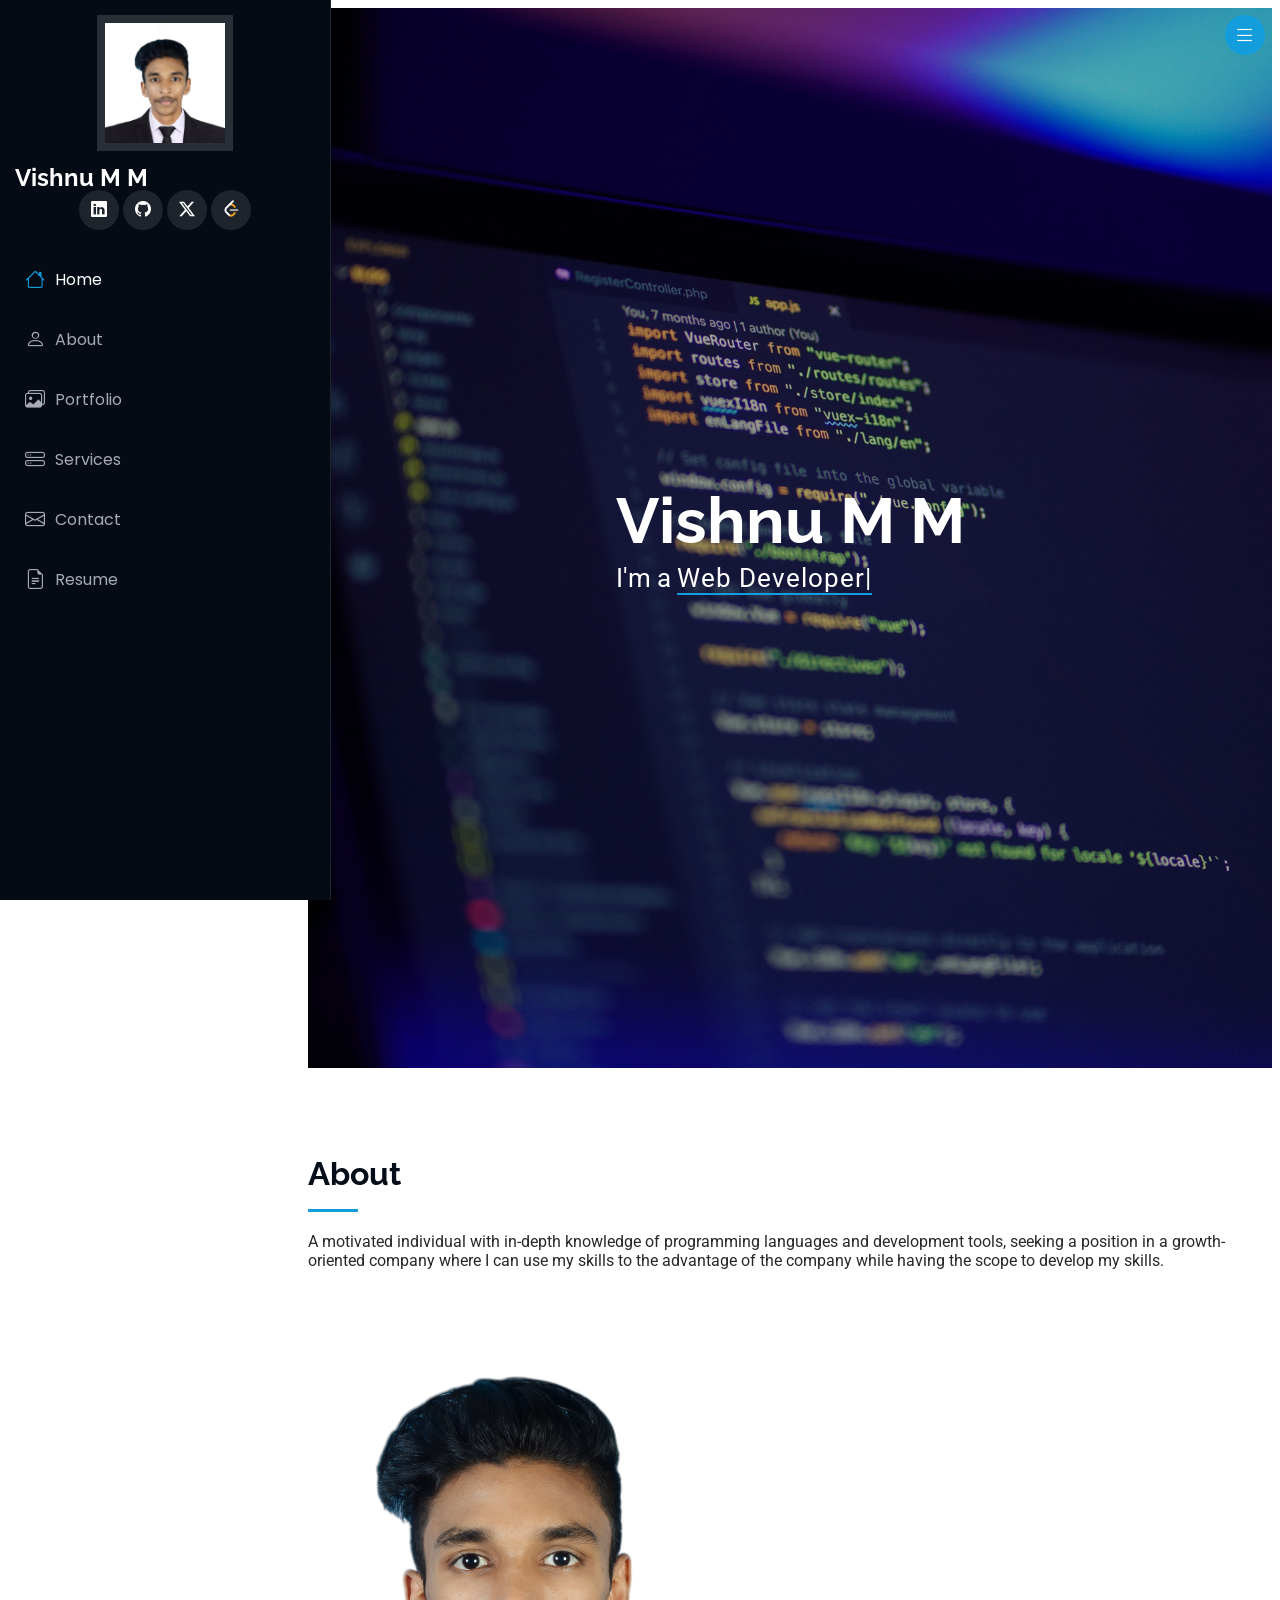
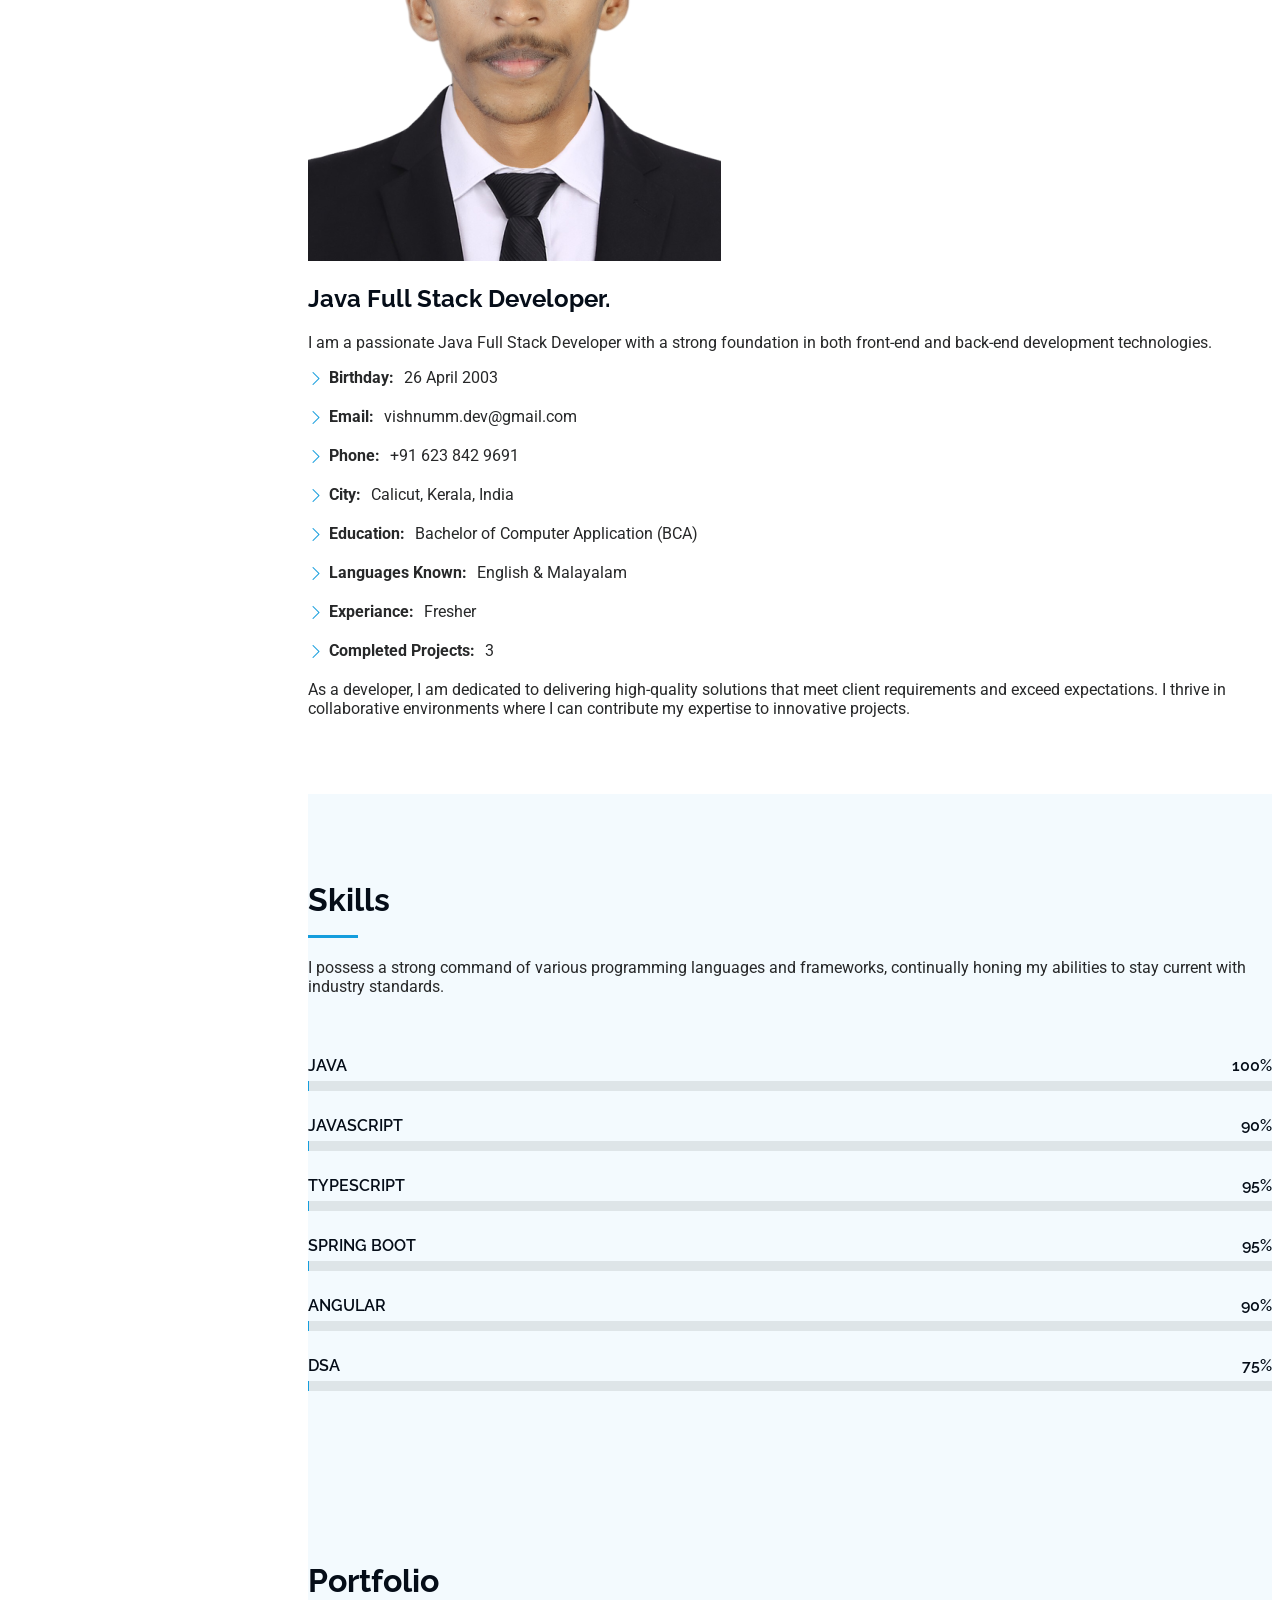
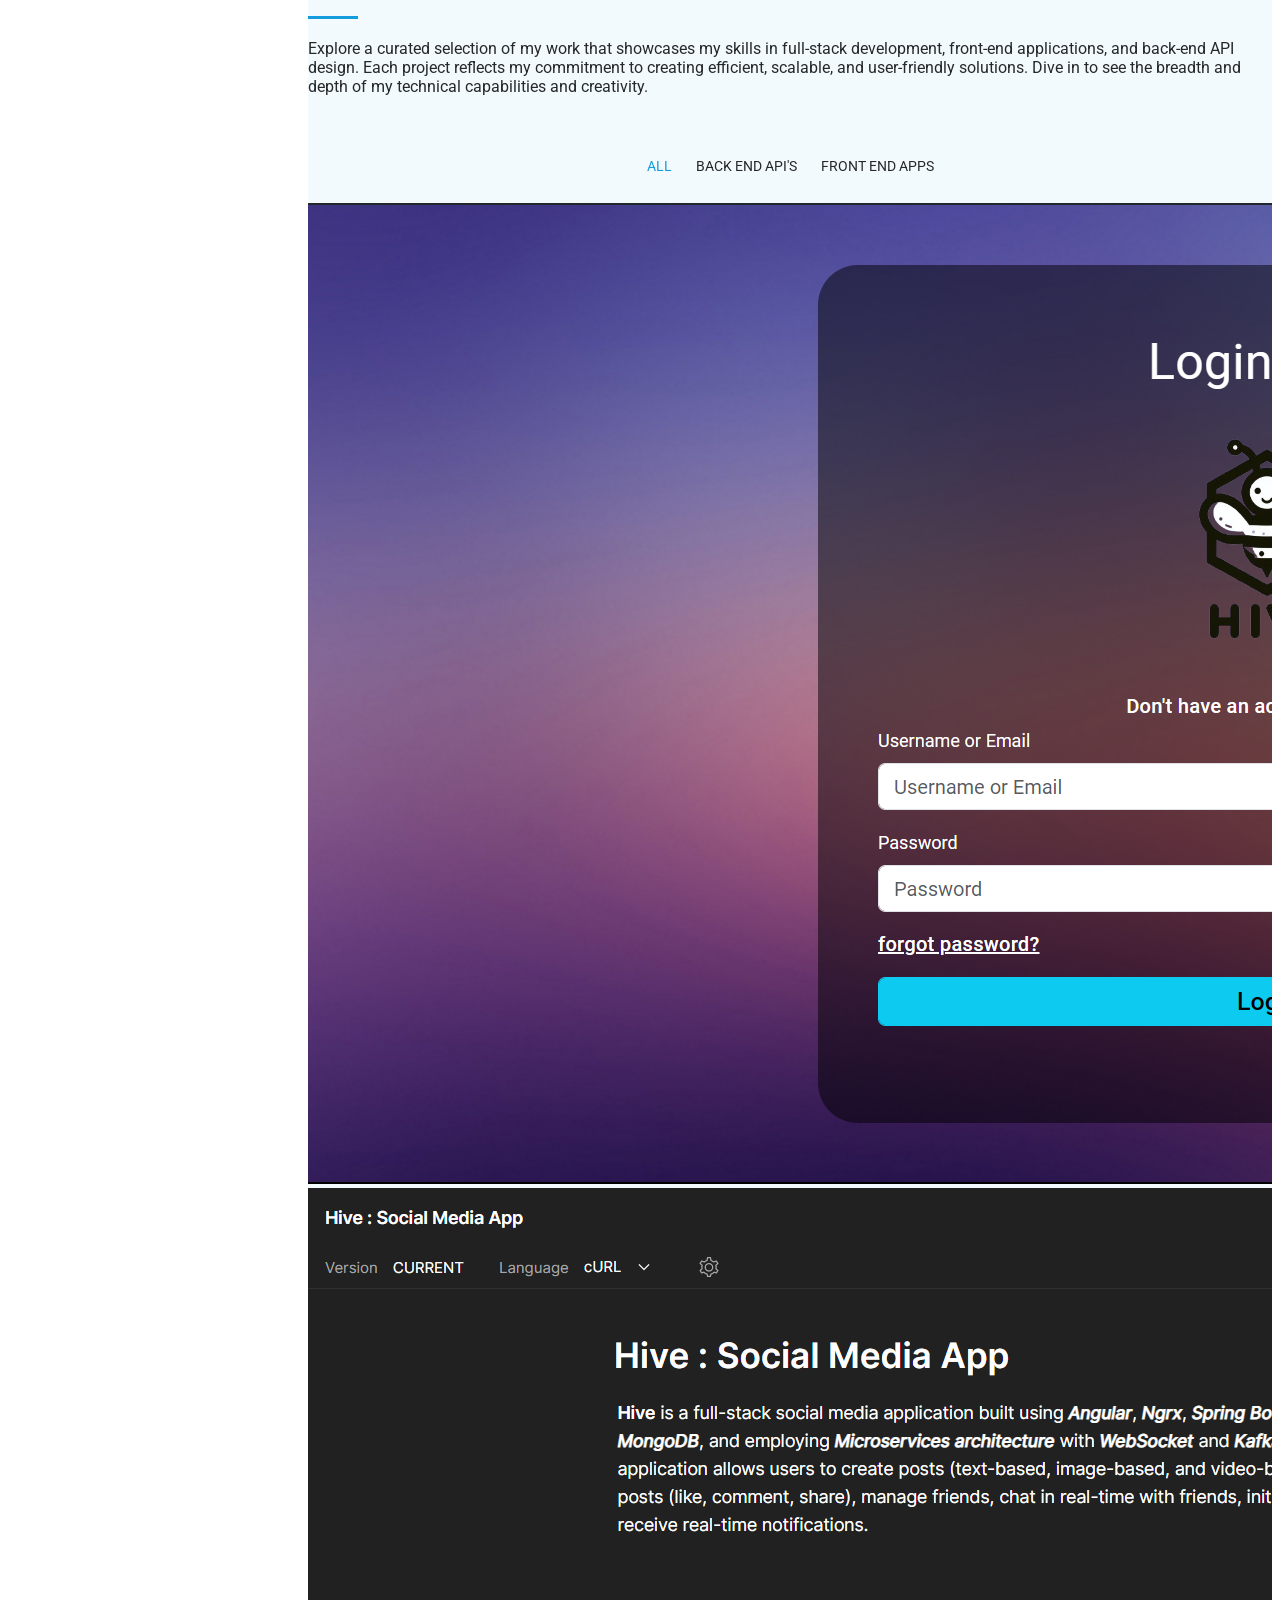
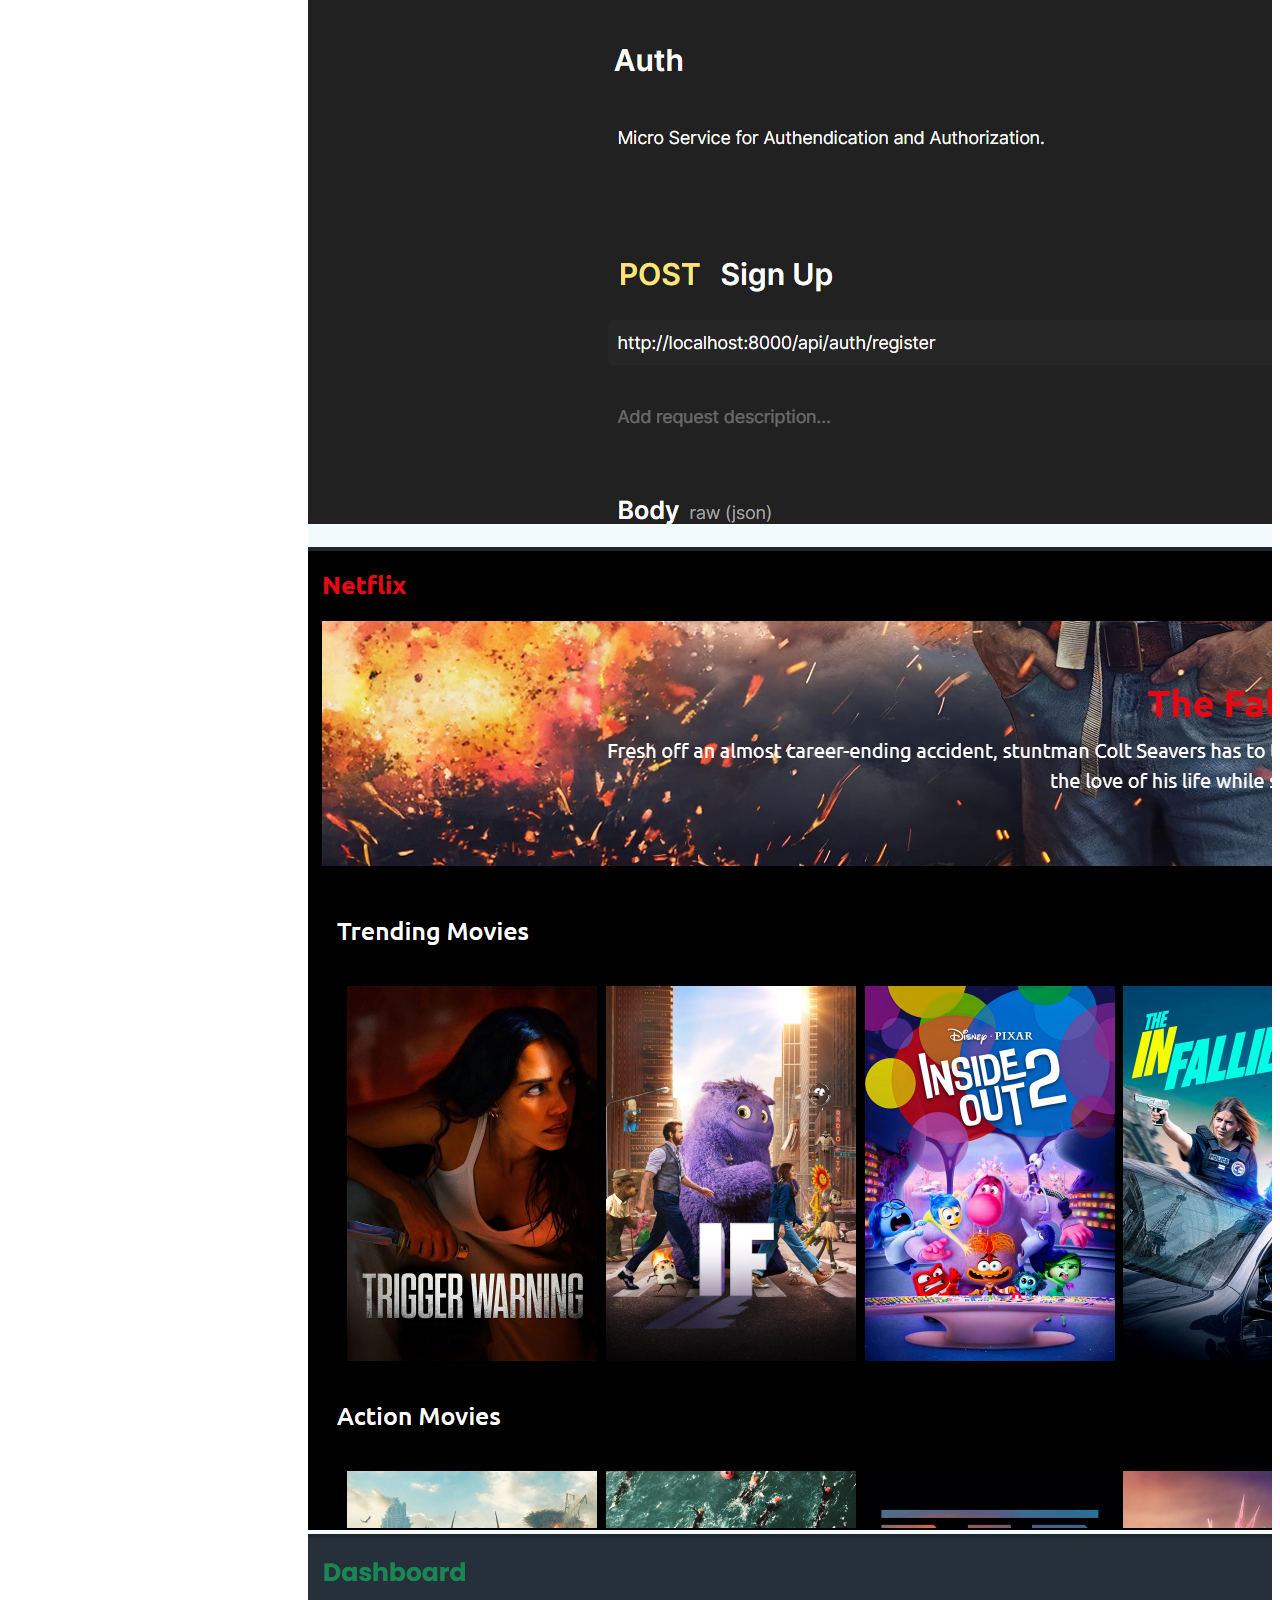
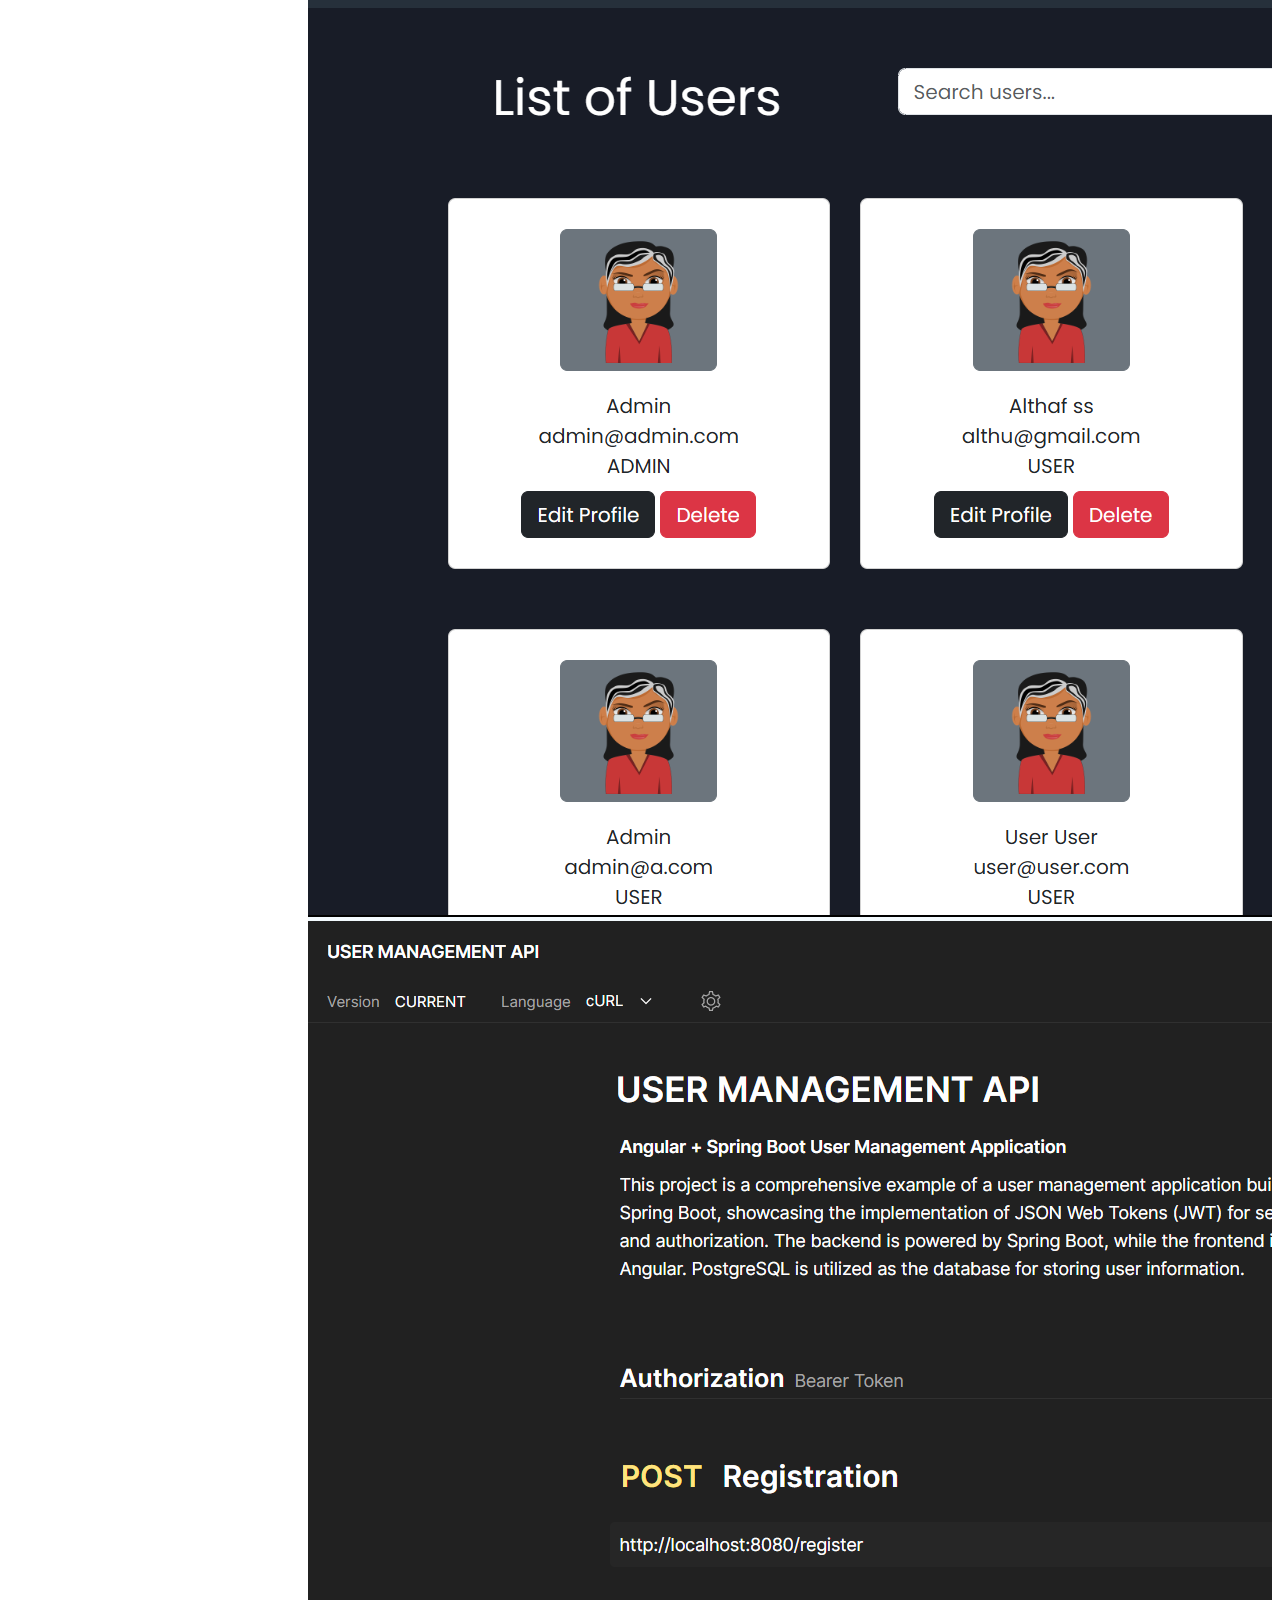
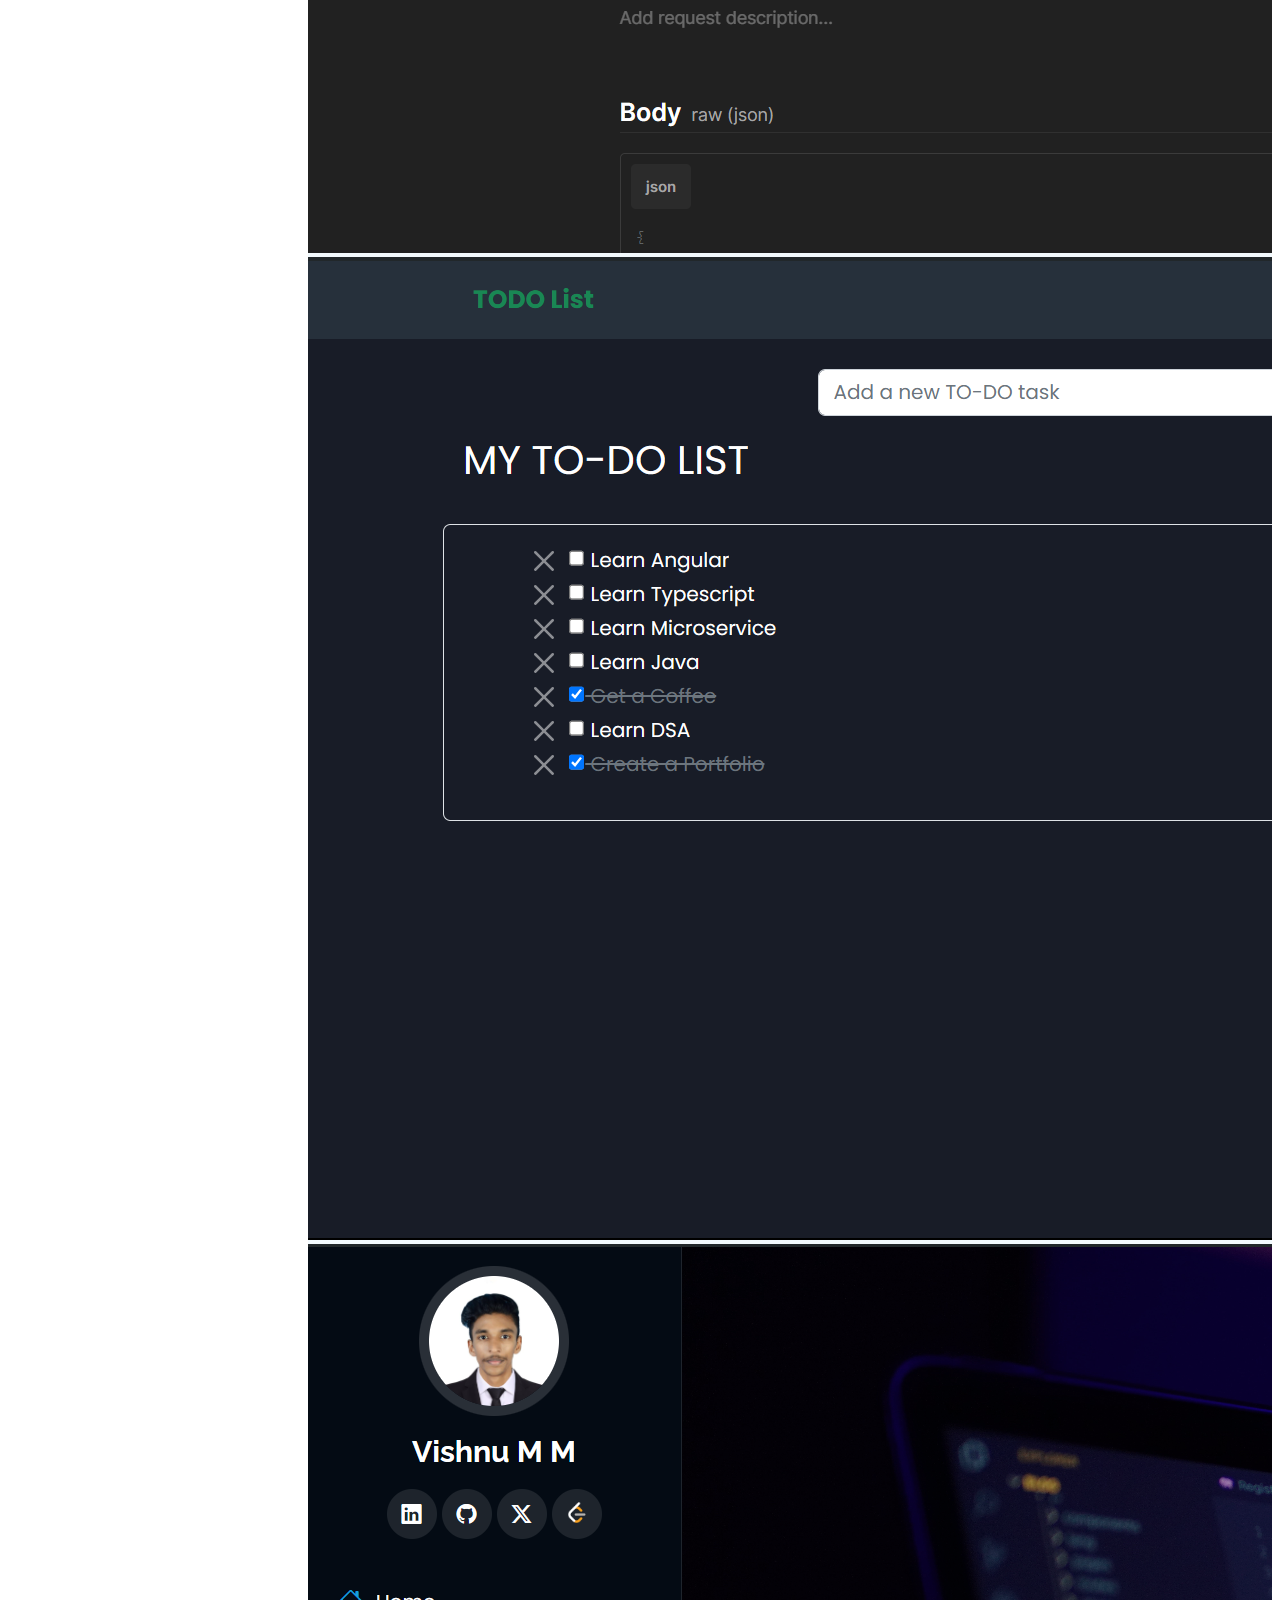
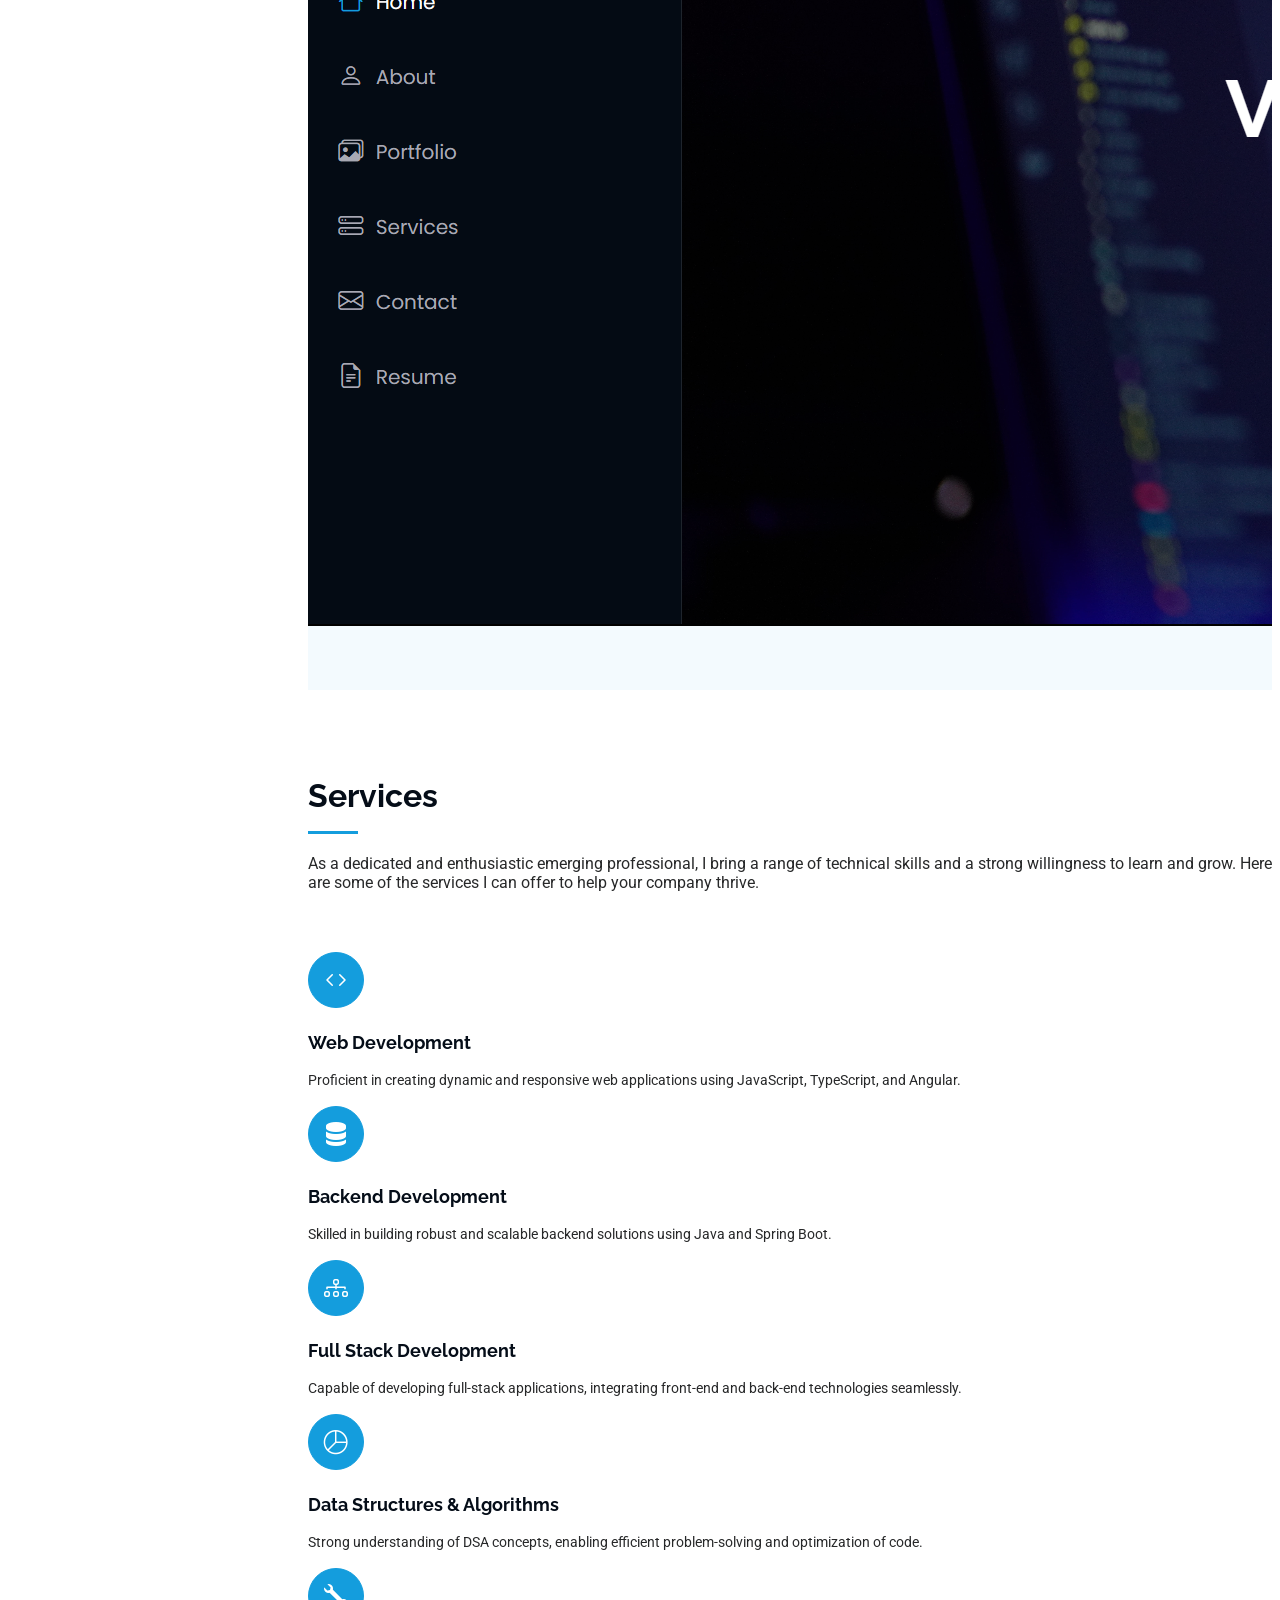
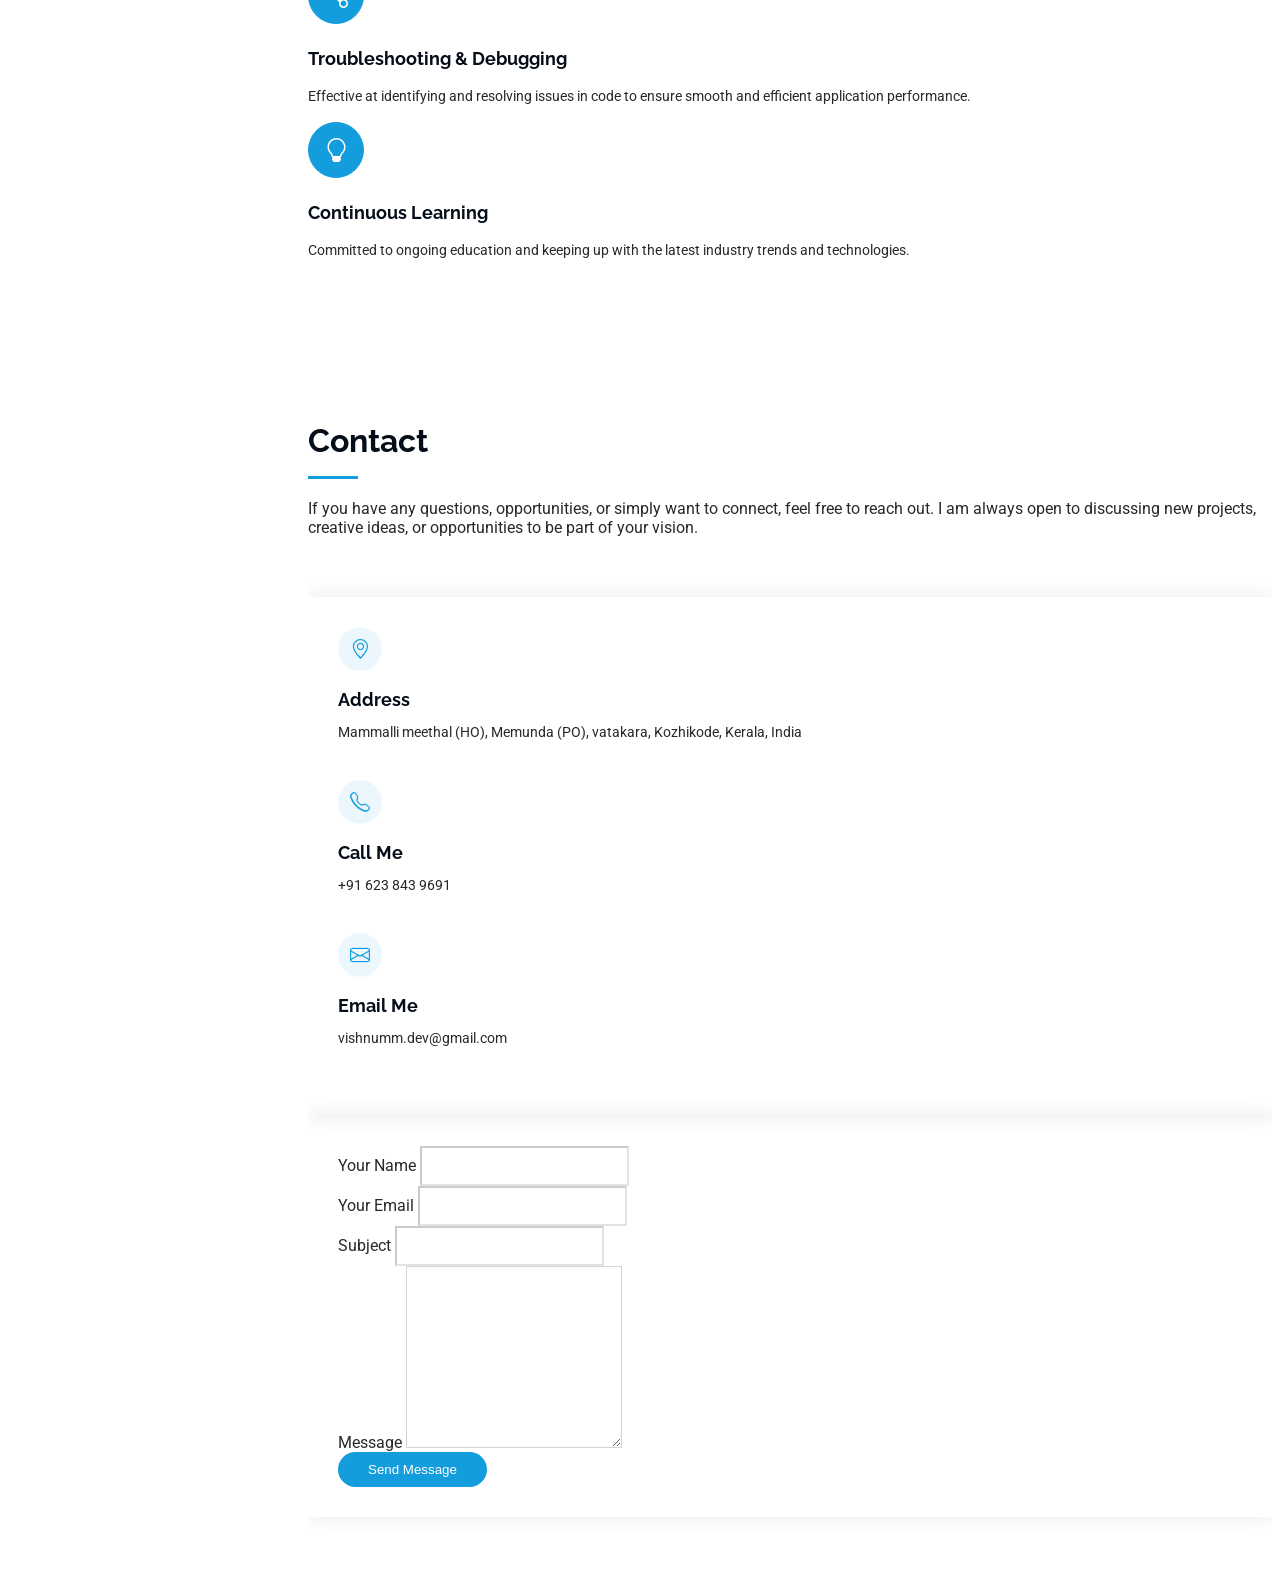
==== index.html @ 12113303 "Completed" ====
<!DOCTYPE html>
<html lang="en">

    <head>
        <meta charset="utf-8">
        <meta content="width=device-width, initial-scale=1.0" name="viewport">
        <title>Portfolio - Vishnu MM</title>
        <meta content="" name="description">
        <meta content="" name="keywords">

        <!-- Favicons -->
        <link href="assets/img/favicon.png" rel="icon">
        <link href="assets/img/apple-touch-icon.png" rel="apple-touch-icon">

        <!-- Fonts -->
        <link href="https://fonts.googleapis.com" rel="preconnect">
        <link href="https://fonts.gstatic.com" rel="preconnect" crossorigin>
        <link
            href="https://fonts.googleapis.com/css2?family=Roboto:ital,wght@0,100;0,300;0,400;0,500;0,700;0,900;1,100;1,300;1,400;1,500;1,700;1,900&family=Poppins:ital,wght@0,100;0,200;0,300;0,400;0,500;0,600;0,700;0,800;0,900;1,100;1,200;1,300;1,400;1,500;1,600;1,700;1,800;1,900&family=Raleway:ital,wght@0,100;0,200;0,300;0,400;0,500;0,600;0,700;0,800;0,900;1,100;1,200;1,300;1,400;1,500;1,600;1,700;1,800;1,900&display=swap"
            rel="stylesheet">

        <!-- Vendor CSS Files -->
        <link href="assets/vendor/bootstrap/css/bootstrap.min.css" rel="stylesheet">
        <link href="assets/vendor/bootstrap-icons/bootstrap-icons.css" rel="stylesheet">
        <link href="assets/vendor/aos/aos.css" rel="stylesheet">
        <link href="assets/vendor/glightbox/css/glightbox.min.css" rel="stylesheet">
        <link href="assets/vendor/swiper/swiper-bundle.min.css" rel="stylesheet">

        <!-- Main CSS File -->
        <link href="assets/css/main.css" rel="stylesheet">
    </head>

    <body class="index-page">

        <header id="header" class="header d-flex flex-column">
            <i class="header-toggle d-xl-none bi bi-list"></i>

            <div class="profile-img">
                <img src="assets/img/Profile-Picture.jpeg" alt="" class="img-fluid rounded-circle">
            </div>

            <a href="index.html" class="logo d-flex align-items-center justify-content-center">
                <!-- Uncomment the line below if you also wish to use an image logo -->
                <!-- <img src="assets/img/logo.png" alt=""> -->
                <h1 class="sitename">Vishnu M M</h1>
            </a>

            <div class="social-links text-center">
                <a href="https://linkedin.com/in/vishnu-mm" target="_blank" class="linkedin"><i
                        class="bi bi-linkedin"></i></a>
                <a href="https://github.com/vishnu-MM" target="_blank" class="facebook"><i class="bi bi-github"></i></a>
                <a href="https://x.com/vishnu__MM" target="_blank" class="twitter"><i class="bi bi-twitter-x"></i></a>
                <a href="https://leetcode.com/u/Vishnu_MM/" target="_blank" class="instagram"><img
                        src="assets/img/LeetCode.png" width="20" height="20" alt="LeetCode" class="leetcode-icon"></a>
            </div>

            <nav id="navmenu" class="navmenu">
                <ul>
                    <li><a href="#hero" class="active"><i class="bi bi-house navicon"></i>Home</a></li>
                    <li><a href="#about"><i class="bi bi-person navicon"></i> About</a></li>
                    <li><a href="#portfolio"><i class="bi bi-images navicon"></i> Portfolio</a></li>
                    <li><a href="#services"><i class="bi bi-hdd-stack navicon"></i> Services</a></li>
                    <li><a href="#contact"><i class="bi bi-envelope navicon"></i> Contact</a></li>
                    <li><a href="assets/img/Vishnu-MM-Resume.pdf" download><i
                                class="bi bi-file-earmark-text navicon"></i> Resume</a></li>
                </ul>
            </nav>

        </header>

        <main class="main">

            <!-- Hero Section -->
            <section id="hero" class="hero section">

                <img src="assets/img/bg-image-01.jpg" alt="" data-aos="fade-in" class="">

                <div class="container d-flex justify-content-center align-items-center flex-column" data-aos="fade-up"
                    data-aos-delay="100">
                    <h2>Vishnu M M</h2>
                    <p>I'm a <span class="typed"
                            data-typed-items="Web Developer, Back End Developer, Programmer, Software Engineer">Web
                            Developer</span><span class="typed-cursor typed-cursor--blink"
                            aria-hidden="true"></span><span class="typed-cursor typed-cursor--blink"
                            aria-hidden="true"></span></p>
                </div>

            </section><!-- /Hero Section -->

            <!-- About Section -->
            <section id="about" class="about section">

                <!-- Section Title -->
                <div class="container section-title" data-aos="fade-up">
                    <h2>About</h2>
                    <p>A motivated individual with in-depth knowledge of programming languages and development tools,
                        seeking a position in a growth-oriented company where I can use my skills to the advantage of
                        the company while having the scope to develop my skills.</p>
                </div><!-- End Section Title -->

                <div class="container" data-aos="fade-up" data-aos-delay="100">

                    <div class="row gy-4 justify-content-center">
                        <div class="col-lg-3">
                            <img src="assets/img/MyPhoto.png" class="img-fluid border border-black rounded" alt="Image">
                        </div>
                        <div class="col-lg-9 content">
                            <h2>Java Full Stack Developer.</h2>
                            <p class="fst-italic py-3">
                                I am a passionate Java Full Stack Developer with a strong foundation in both front-end
                                and back-end development technologies.
                            </p>
                            <div class="row">
                                <div class="col-lg-6">
                                    <ul>
                                        <li>
                                            <i class="bi bi-chevron-right"></i>
                                            <strong>Birthday:</strong>
                                            <span>26 April 2003</span>
                                        </li>
                                        <li>
                                            <i class="bi bi-chevron-right"></i>
                                            <strong>Email:</strong>
                                            <span>vishnumm.dev@gmail.com</span>
                                        </li>
                                        <li>
                                            <i class="bi bi-chevron-right"></i>
                                            <strong>Phone:</strong>
                                            <span>+91 623 842 9691</span>
                                        </li>
                                        <li>
                                            <i class="bi bi-chevron-right"></i>
                                            <strong>City:</strong>
                                            <span>Calicut, Kerala, India</span>
                                        </li>
                                    </ul>
                                </div>
                                <div class="col-lg-6">
                                    <ul>
                                        <li>
                                            <i class="bi bi-chevron-right"></i>
                                            <strong>Education:</strong>
                                            <span>Bachelor of Computer Application (BCA)</span>
                                        </li>
                                        <li>
                                            <i class="bi bi-chevron-right"></i>
                                            <strong>Languages Known:</strong>
                                            <span>English & Malayalam</span>
                                        </li>
                                        <li>
                                            <i class="bi bi-chevron-right"></i>
                                            <strong>Experiance:</strong>
                                            <span>Fresher</span>
                                        </li>
                                        <li>
                                            <i class="bi bi-chevron-right"></i>
                                            <strong>Completed Projects:</strong>
                                            <span>3</span>
                                        </li>
                                    </ul>
                                </div>
                            </div>
                            <p class="py-3">
                                As a developer, I am dedicated to delivering high-quality solutions that meet client
                                requirements and exceed expectations. I thrive in collaborative environments where I can
                                contribute my expertise to innovative projects.
                            </p>
                        </div>
                    </div>

                </div>

            </section><!-- /About Section -->

            <!-- Skills Section -->
            <section id="skills" class="skills section">

                <!-- Section Title -->
                <div class="container section-title" data-aos="fade-up">
                    <h2>Skills</h2>
                    <p>I possess a strong command of various programming languages and frameworks, continually honing my
                        abilities to stay current with industry standards.</p>
                </div><!-- End Section Title -->

                <div class="container" data-aos="fade-up" data-aos-delay="100">

                    <div class="row skills-content skills-animation">

                        <div class="col-lg-6">

                            <div class="progress">
                                <span class="skill"><span>Java</span> <i class="val">100%</i></span>
                                <div class="progress-bar-wrap">
                                    <div class="progress-bar" role="progressbar" aria-valuenow="100" aria-valuemin="0"
                                        aria-valuemax="100"></div>
                                </div>
                            </div><!-- End Skills Item -->

                            <div class="progress">
                                <span class="skill"><span>JavaScript</span> <i class="val">90%</i></span>
                                <div class="progress-bar-wrap">
                                    <div class="progress-bar" role="progressbar" aria-valuenow="90" aria-valuemin="0"
                                        aria-valuemax="100"></div>
                                </div>
                            </div><!-- End Skills Item -->

                            <div class="progress">
                                <span class="skill"><span>TypeScript</span> <i class="val">95%</i></span>
                                <div class="progress-bar-wrap">
                                    <div class="progress-bar" role="progressbar" aria-valuenow="95" aria-valuemin="0"
                                        aria-valuemax="100"></div>
                                </div>
                            </div><!-- End Skills Item -->

                        </div>

                        <div class="col-lg-6">

                            <div class="progress">
                                <span class="skill"><span>Spring Boot</span> <i class="val">95%</i></span>
                                <div class="progress-bar-wrap">
                                    <div class="progress-bar" role="progressbar" aria-valuenow="80" aria-valuemin="0"
                                        aria-valuemax="100"></div>
                                </div>
                            </div><!-- End Skills Item -->

                            <div class="progress">
                                <span class="skill"><span>Angular</span> <i class="val">90%</i></span>
                                <div class="progress-bar-wrap">
                                    <div class="progress-bar" role="progressbar" aria-valuenow="90" aria-valuemin="0"
                                        aria-valuemax="100"></div>
                                </div>
                            </div><!-- End Skills Item -->

                            <div class="progress">
                                <span class="skill"><span>DSA</span> <i class="val">75%</i></span>
                                <div class="progress-bar-wrap">
                                    <div class="progress-bar" role="progressbar" aria-valuenow="55" aria-valuemin="0"
                                        aria-valuemax="100"></div>
                                </div>
                            </div><!-- End Skills Item -->

                        </div>

                    </div>

                </div>

            </section><!-- /Skills Section -->

            <!-- Portfolio Section -->
            <section id="portfolio" class="portfolio section">

                <!-- Section Title -->
                <div class="container section-title" data-aos="fade-up">
                    <h2>Portfolio</h2>
                    <p>Explore a curated selection of my work that showcases my skills in full-stack development,
                        front-end applications, and back-end API design. Each project reflects my commitment to creating
                        efficient, scalable, and user-friendly solutions. Dive in to see the breadth and depth of my
                        technical capabilities and creativity.</p>
                </div><!-- End Section Title -->

                <div class="container">

                    <div class="isotope-layout" data-default-filter="*" data-layout="masonry"
                        data-sort="original-order">

                        <ul class="portfolio-filters isotope-filters" data-aos="fade-up" data-aos-delay="100">
                            <li data-filter="*" class="filter-active">All</li>
                            <li data-filter=".back-end-apis">Back End API's</li>
                            <li data-filter=".front-end-apps">Front End Apps</li>
                        </ul>

                        <div class="row gy-4 isotope-container" data-aos="fade-up" data-aos-delay="200">
                            <!-- Hive : Social Media (App) -->
                            <div class="col-lg-4 col-md-6 portfolio-item isotope-item front-end-apps">
                                <div class="portfolio-content h-100">
                                    <img src="assets/img/portfolio/App-6.png" class="img-fluid" alt="">
                                    <div class="portfolio-info">
                                        <h4>Hive : Social Media (App)</h4>
                                        <p>Hive is a social media app Built usingv Angular with NgRx and Spring Boot in Micro Service Architecture.</p>
                                        <a href="assets/img/portfolio/App-6.png"
                                            title="Hive : Hive is a social media app Built usingv Angular with NgRx and Spring Boot in Micro Service Architecture."
                                            data-gallery="portfolio-gallery-app" class="glightbox preview-link">
                                            <i class="bi bi-zoom-in"></i></a>
                                        <a href="https://github.com/vishnu-MM/Hive-Wher_the_connection_buzz-Angular.git"
                                            title="More Details" class="details-link"><i
                                                class="bi bi-link-45deg"></i></a>
                                    </div>
                                </div>
                            </div>
                            <!-- Hive : Social Media (API) -->
                            <div class="col-lg-4 col-md-6 portfolio-item isotope-item back-end-apis">
                                <div class="portfolio-content h-100">
                                    <img src="assets/img/portfolio/API-2.png" class="img-fluid" alt="">
                                    <div class="portfolio-info">
                                        <h4>Hive : Social Media (API)</h4>
                                        <p>Hive is a social media app Built using Spring Boot in Micro Service Architecture</p>
                                        <a href="assets/img/portfolio/API-2.png"
                                            title="Hive : Social Media (API) : Hive is a social media app Built using Spring Boot in Micro Service Architecture"
                                            data-gallery="portfolio-gallery-product" class="glightbox preview-link"><i
                                                class="bi bi-zoom-in"></i></a>
                                        <a href="https://github.com/vishnu-MM/Hive-Wher_the_connection_buzz.git"
                                            title="More Details" class="details-link"><i
                                                class="bi bi-link-45deg"></i></a>
                                    </div>
                                </div>
                            </div>
                            <!-- Game Fusion : E-Commerce App -->
                            <div class="col-lg-4 col-md-6 portfolio-item isotope-item back-end-apis front-end-apps">
                                <div class="portfolio-content h-100">
                                    <img src="assets/img/portfolio/app-1.png" class="img-fluid" alt="">
                                    <div class="portfolio-info">
                                        <h4>Game Fusion : E-Commerce App</h4>
                                        <p>An e-commerce platform for selling gaming gadgets. Built with Spring Boot,
                                            Thymeleaf, and PostgreSQL.</p>
                                        <a href="assets/img/portfolio/app-1.png"
                                            title="Game Fusion : An E-Commerce platform for selling gaming gadgets. Built with Spring Boot, Thymeleaf, and PostgreSQL."
                                            data-gallery="portfolio-gallery-app" class="glightbox preview-link">
                                            <i class="bi bi-zoom-in"></i></a>
                                        <a href="https://github.com/vishnu-MM/Game-Fusion---E-commerce-web-application.git"
                                            title="More Details" class="details-link">
                                            <i class="bi bi-link-45deg"></i></a>
                                    </div>
                                </div>
                            </div>
                            <!-- Netflix Clone -->
                            <div class="col-lg-4 col-md-6 portfolio-item isotope-item front-end-apps">
                                <div class="portfolio-content h-100">
                                    <img src="assets/img/portfolio/App-5.png" class="img-fluid" alt="">
                                    <div class="portfolio-info">
                                        <h4>Netflix Clone</h4>
                                        <p>This project is a clone of Netflix built using Angular.</p>
                                        <a href="assets/img/portfolio/App-5.png"
                                            title="Netflix Clone : This project is a clone of Netflix built using Angular."
                                            data-gallery="portfolio-gallery-app" class="glightbox preview-link">
                                            <i class="bi bi-zoom-in"></i></a>
                                        <a href="https://github.com/vishnu-MM/Netflix-Clone-Angular-Project.git"
                                            title="More Details" class="details-link"><i
                                                class="bi bi-link-45deg"></i></a>
                                    </div>
                                </div>
                            </div>
                            <!-- User Management App -->
                            <div class="col-lg-4 col-md-6 portfolio-item isotope-item front-end-apps">
                                <div class="portfolio-content h-100">
                                    <img src="assets/img/portfolio/App-3.png" class="img-fluid" alt="">
                                    <div class="portfolio-info">
                                        <h4>User Management App</h4>
                                        <p>This project is a example of a User Management App built using Angular,
                                            showcasing the implementation of NgRx (State Management for Angular)</p>
                                        <a href="assets/img/portfolio/App-3.png"
                                            title="User Management App: This project is a example of a User Management App built using Angular, showcasing the implementation of NgRx (State Management for Angular)"
                                            data-gallery="portfolio-gallery-app" class="glightbox preview-link">
                                            <i class="bi bi-zoom-in"></i></a>
                                        <a href="https://github.com/vishnu-MM/User-Management-Frontend-.git"
                                            title="More Details" class="details-link"><i
                                                class="bi bi-link-45deg"></i></a>
                                    </div>
                                </div>
                            </div>
                            <!-- User Management API -->
                            <div class="col-lg-4 col-md-6 portfolio-item isotope-item back-end-apis">
                                <div class="portfolio-content h-100">
                                    <img src="assets/img/portfolio/API-1.png" class="img-fluid" alt="">
                                    <div class="portfolio-info">
                                        <h4>User Management API</h4>
                                        <p>This project is a example of a user management api built using Spring Boot,
                                            showcasing the implementation of JSON Web Tokens (JWT)</p>
                                        <a href="assets/img/portfolio/API-1.png"
                                            title="User Management API : This project is a example of a user management api built using Spring Boot, showcasing the implementation of JSON Web Tokens (JWT)"
                                            data-gallery="portfolio-gallery-product" class="glightbox preview-link"><i
                                                class="bi bi-zoom-in"></i></a>
                                        <a href="https://github.com/vishnu-MM/User-Management-API-.git"
                                            title="More Details" class="details-link"><i
                                                class="bi bi-link-45deg"></i></a>
                                    </div>
                                </div>
                            </div>
                            <!-- Todo App -->
                            <div class="col-lg-4 col-md-6 portfolio-item isotope-item front-end-apps">
                                <div class="portfolio-content h-100">
                                    <img src="assets/img/portfolio/App-2.png" class="img-fluid" alt="">
                                    <div class="portfolio-info">
                                        <h4>Todo App</h4>
                                        <p>TODO App: An Todo list application build using Angular.</p>
                                        <a href="assets/img/portfolio/App-2.png"
                                            title="TODO App: An Todo list application build using Angular."
                                            data-gallery="portfolio-gallery-app" class="glightbox preview-link">
                                            <i class="bi bi-zoom-in"></i></a>
                                        <a href="https://github.com/vishnu-MM/TODO-App-Angular-Project.git"
                                            title="More Details" class="details-link"><i
                                                class="bi bi-link-45deg"></i></a>
                                    </div>
                                </div>
                            </div>
                            <!-- Personal Portfolio -->
                            <div class="col-lg-4 col-md-6 portfolio-item isotope-item front-end-apps">
                                <div class="portfolio-content h-100">
                                    <img src="assets/img/portfolio/App-4.png" class="img-fluid" alt="">
                                    <div class="portfolio-info">
                                        <h4>Personal Portfolio</h4>
                                        <p>This personal portfolio website showcases my skills and projects using HTML, CSS, JavaScript, and Bootstrap.</p>
                                        <a href="assets/img/portfolio/App-4.png"
                                            title="Personal Portfolio: This personal portfolio website showcases my skills and projects using HTML, CSS, JavaScript, and Bootstrap."
                                            data-gallery="portfolio-gallery-app" class="glightbox preview-link">
                                            <i class="bi bi-zoom-in"></i></a>
                                        <a href="https://github.com/vishnu-MM/User-Management-Frontend-.git"
                                            title="More Details" class="details-link"><i
                                                class="bi bi-link-45deg"></i></a>
                                    </div>
                                </div>
                            </div>
                        </div>
                        <!-- End Portfolio Container -->
                    </div>
                </div>
            </section><!-- /Portfolio Section -->

            <!-- Services Section -->
            <section id="services" class="services section">

                <!-- Section Title -->
                <div class="container section-title" data-aos="fade-up">
                    <h2>Services</h2>
                    <p>As a dedicated and enthusiastic emerging professional, I bring a range of technical skills and a
                        strong willingness to learn and grow. Here are some of the services I can offer to help your
                        company thrive.</p>
                </div>
                <!-- End Section Title -->

                <div class="container">

                    <div class="row gy-4">

                        <div class="col-lg-4 col-md-6 service-item d-flex" data-aos="fade-up" data-aos-delay="100">
                            <div class="icon flex-shrink-0"><i class="bi bi-code"></i></div>
                            <div>
                                <h4 class="title"><a href="#portfolio" class="stretched-link">Web Development</a></h4>
                                <p class="description">Proficient in creating dynamic and responsive web applications
                                    using JavaScript, TypeScript, and Angular.</p>
                            </div>
                        </div><!-- End Service Item -->

                        <div class="col-lg-4 col-md-6 service-item d-flex" data-aos="fade-up" data-aos-delay="200">
                            <div class="icon flex-shrink-0"><i class="bi bi-server"></i></div>
                            <div>
                                <h4 class="title"><a href="#portfolio" class="stretched-link">Backend Development</a>
                                </h4>
                                <p class="description">Skilled in building robust and scalable backend solutions using
                                    Java and Spring Boot.</p>
                            </div>
                        </div><!-- End Service Item -->

                        <div class="col-lg-4 col-md-6 service-item d-flex" data-aos="fade-up" data-aos-delay="300">
                            <div class="icon flex-shrink-0"><i class="bi bi-diagram-3"></i></div>
                            <div>
                                <h4 class="title"><a href="#portfolio" class="stretched-link">Full Stack Development</a>
                                </h4>
                                <p class="description">Capable of developing full-stack applications, integrating
                                    front-end and back-end technologies seamlessly.</p>
                            </div>
                        </div><!-- End Service Item -->

                        <div class="col-lg-4 col-md-6 service-item d-flex" data-aos="fade-up" data-aos-delay="400">
                            <div class="icon flex-shrink-0"><i class="bi bi-pie-chart"></i></div>
                            <div>
                                <h4 class="title"><a href="#portfolio" class="stretched-link">Data Structures &
                                        Algorithms</a></h4>
                                <p class="description">Strong understanding of DSA concepts, enabling efficient
                                    problem-solving and optimization of code.</p>
                            </div>
                        </div><!-- End Service Item -->

                        <div class="col-lg-4 col-md-6 service-item d-flex" data-aos="fade-up" data-aos-delay="500">
                            <div class="icon flex-shrink-0"><i class="bi bi-wrench"></i></div>
                            <div>
                                <h4 class="title"><a href="#portfolio" class="stretched-link">Troubleshooting &
                                        Debugging</a></h4>
                                <p class="description">Effective at identifying and resolving issues in code to ensure
                                    smooth and efficient application performance.</p>
                            </div>
                        </div><!-- End Service Item -->

                        <div class="col-lg-4 col-md-6 service-item d-flex" data-aos="fade-up" data-aos-delay="600">
                            <div class="icon flex-shrink-0"><i class="bi bi-lightbulb"></i></div>
                            <div>
                                <h4 class="title"><a href="#portfolio" class="stretched-link">Continuous Learning</a>
                                </h4>
                                <p class="description">Committed to ongoing education and keeping up with the latest
                                    industry trends and technologies.</p>
                            </div>
                        </div><!-- End Service Item -->

                    </div>

                </div>

            </section><!-- /Services Section -->

            <!-- Contact Section -->
            <section id="contact" class="contact section">

                <!-- Section Title -->
                <div class="container section-title" data-aos="fade-up">
                    <h2>Contact</h2>
                    <p>If you have any questions, opportunities, or simply want to connect, feel free to reach out. I am
                        always open to discussing new projects, creative ideas, or opportunities to be part of your
                        vision.</p>
                </div><!-- End Section Title -->

                <div class="container" data-aos="fade-up" data-aos-delay="100">

                    <div class="row gy-4">

                        <div class="col-lg-5">

                            <div class="info-wrap">
                                <div class="info-item d-flex" data-aos="fade-up" data-aos-delay="200">
                                    <i class="bi bi-geo-alt flex-shrink-0"></i>
                                    <div>
                                        <h3>Address</h3>
                                        <p>Mammalli meethal (HO), Memunda (PO), vatakara, Kozhikode, Kerala, India</p>
                                    </div>
                                </div><!-- End Info Item -->

                                <div class="info-item d-flex" data-aos="fade-up" data-aos-delay="300">
                                    <i class="bi bi-telephone flex-shrink-0"></i>
                                    <div>
                                        <h3>Call Me</h3>
                                        <p>+91 623 843 9691</p>
                                    </div>
                                </div><!-- End Info Item -->

                                <div class="info-item d-flex" data-aos="fade-up" data-aos-delay="400">
                                    <i class="bi bi-envelope flex-shrink-0"></i>
                                    <div>
                                        <h3>Email Me</h3>
                                        <p>vishnumm.dev@gmail.com</p>
                                    </div>
                                </div><!-- End Info Item -->
                            </div>
                        </div>

                        <div class="col-lg-7">
                            <form action="https://formspree.io/f/mvgppkjw" method="post" class="php-email-form" data-aos="fade-up"
                                data-aos-delay="200">
                                <div class="row gy-4">
                                    <div class="col-md-6">
                                        <label for="name-field" class="pb-2">Your Name</label>
                                        <input type="text" name="name" id="name-field" class="form-control" required="">
                                    </div>

                                    <div class="col-md-6">
                                        <label for="email-field" class="pb-2">Your Email</label>
                                        <input type="email" class="form-control" name="email" id="email-field"
                                            required="">
                                    </div>

                                    <div class="col-md-12">
                                        <label for="subject-field" class="pb-2">Subject</label>
                                        <input type="text" class="form-control" name="subject" id="subject-field"
                                            required="">
                                    </div>

                                    <div class="col-md-12">
                                        <label for="message-field" class="pb-2">Message</label>
                                        <textarea class="form-control" name="message" rows="10" id="message-field"
                                            required=""></textarea>
                                    </div>

                                    <div class="col-md-12 text-center">
                                        <div class="loading">Loading</div>
                                        <div class="error-message"></div>
                                        <div class="sent-message">Your message has been sent. Thank you!</div>
                                        <button type="submit">Send Message</button>
                                    </div>

                                </div>
                            </form>
                        </div><!-- End Contact Form -->
                    </div>
                </div>
            </section><!-- /Contact Section -->
        </main>

        <!-- Scroll Top -->
        <a href="#" id="scroll-top" class="scroll-top d-flex align-items-center justify-content-center"><i
                class="bi bi-arrow-up-short"></i></a>

        <!-- Preloader -->
        <div id="preloader"></div>

        <!-- Vendor JS Files -->
        <script src="assets/vendor/bootstrap/js/bootstrap.bundle.min.js"></script>
        <script src="assets/vendor/php-email-form/validate.js"></script>
        <script src="assets/vendor/aos/aos.js"></script>
        <script src="assets/vendor/typed.js/typed.umd.js"></script>
        <script src="assets/vendor/purecounter/purecounter_vanilla.js"></script>
        <script src="assets/vendor/waypoints/noframework.waypoints.js"></script>
        <script src="assets/vendor/glightbox/js/glightbox.min.js"></script>
        <script src="assets/vendor/imagesloaded/imagesloaded.pkgd.min.js"></script>
        <script src="assets/vendor/isotope-layout/isotope.pkgd.min.js"></script>
        <script src="assets/vendor/swiper/swiper-bundle.min.js"></script>

        <!-- Main JS File -->
        <script src="assets/js/main.js"></script>
    </body>

</html>
---- assets/css/main.css ----
/**
* Template Name: iPortfolio
* Template URL: https://bootstrapmade.com/iportfolio-bootstrap-portfolio-websites-template/
* Updated: Jun 14 2024 with Bootstrap v5.3.3
* Author: BootstrapMade.com
* License: https://bootstrapmade.com/license/
*/

/*--------------------------------------------------------------
# Font & Color Variables
# Help: https://bootstrapmade.com/color-system/
--------------------------------------------------------------*/
/* Fonts */
:root {
    --default-font: "Roboto", system-ui, -apple-system, "Segoe UI", Roboto, "Helvetica Neue", Arial, "Noto Sans", "Liberation Sans", sans-serif, "Apple Color Emoji", "Segoe UI Emoji", "Segoe UI Symbol", "Noto Color Emoji";
    --heading-font: "Raleway", sans-serif;
    --nav-font: "Poppins", sans-serif;
}

/* Global Colors - The following color variables are used throughout the website. Updating them here will change the color scheme of the entire website */
:root {
    --background-color: #ffffff;
    /* Background color for the entire website, including individual sections */
    --default-color: #272829;
    /* Default color used for the majority of the text content across the entire website */
    --heading-color: #050d18;
    /* Color for headings, subheadings and title throughout the website */
    --accent-color: #149ddd;
    /* Accent color that represents your brand on the website. It's used for buttons, links, and other elements that need to stand out */
    --contrast-color: #ffffff;
    /* The contrast color is used for elements when the background color is one of the heading, accent, or default colors. Its purpose is to ensure proper contrast and readability when placed over these more dominant colors */
}

/* Nav Menu Colors - The following color variables are used specifically for the navigation menu. They are separate from the global colors to allow for more customization options */
:root {
    --nav-color: #a8a9b4;
    /* The default color of the main navmenu links */
    --nav-hover-color: #ffffff;
    /* Applied to main navmenu links when they are hovered over or active */
    --nav-dropdown-background-color: #ffffff;
    /* Used as the background color for dropdown items that appear when hovering over primary navigation items */
    --nav-dropdown-color: #212529;
    /* Used for navigation links of the dropdown items in the navigation menu. */
    --nav-dropdown-hover-color: #149ddd;
    /* Similar to --nav-hover-color, this color is applied to dropdown navigation links when they are hovered over. */
}

/* Template Custom Colors */
:root {
    --header-background-color: #040b14;
    --header-color: #ffffff;
}

/* Smooth scroll */
:root {
    scroll-behavior: smooth;
}

/*--------------------------------------------------------------
# General
--------------------------------------------------------------*/
body {
    color: var(--default-color);
    background-color: var(--background-color);
    font-family: var(--default-font);
}

a {
    color: var(--accent-color);
    text-decoration: none;
    transition: 0.3s;
}

a:hover {
    color: color-mix(in srgb, var(--accent-color), transparent 25%);
    text-decoration: none;
}

h1,
h2,
h3,
h4,
h5,
h6 {
    color: var(--heading-color);
    font-family: var(--heading-font);
}

/*--------------------------------------------------------------
# Global Header
--------------------------------------------------------------*/
.header {
    --background-color: var(--header-background-color);
    --default-color: var(--header-color);
    --heading-color: var(--header-color);
    color: var(--default-color);
    background-color: var(--background-color);
    position: fixed;
    top: 0;
    left: 0;
    bottom: 0;
    padding: 0 15px;
    width: 300px;
    transition: all ease-in-out 0.3s;
    overflow-y: auto;
    z-index: 997;
    border-right: 1px solid color-mix(in srgb, var(--default-color), transparent 90%);
}

.header .profile-img img {
    margin: 15px auto;
    display: block;
    width: 120px;
    border: 8px solid color-mix(in srgb, var(--default-color), transparent 85%);
}

.header .logo {
    line-height: 1;
    margin-bottom: 15px;
}

.header .logo img {
    max-height: 32px;
    margin-right: 8px;
}

.header .logo h1 {
    font-size: 24px;
    margin: 0;
    font-weight: 700;
    color: var(--heading-color);
}

.header .social-links {
    margin: 0 0 20px 0;
    display: flex;
    align-items: center;
    justify-content: center;
}

.header .social-links a {
    font-size: 16px;
    display: inline-flex;
    align-items: center;
    justify-content: center;
    background: color-mix(in srgb, var(--default-color), transparent 90%);
    color: var(--default-color);
    margin: 0 2px;
    border-radius: 50%;
    text-align: center;
    width: 40px;
    height: 40px;
    transition: 0.3s;
}

.header .social-links a:hover {
    color: var(--contrast-color);
    background: var(--accent-color);
}

@media (min-width: 1200px) {

    .header~main,
    .header~#footer {
        margin-left: 300px;
    }
}

@media (max-width: 1199px) {
    .header {
        left: -100%;
    }
}

.header.header-show {
    left: 0;
}

.header .header-toggle {
    color: var(--contrast-color);
    background-color: var(--accent-color);
    font-size: 22px;
    display: flex;
    align-items: center;
    justify-content: center;
    width: 40px;
    height: 40px;
    border-radius: 50%;
    cursor: pointer;
    position: fixed;
    top: 15px;
    right: 15px;
    z-index: 9999;
    transition: background-color 0.3s;
}

.header .header-toggle:hover {
    color: var(--contrast-color);
    background-color: color-mix(in srgb, var(--accent-color) 90%, white 15%);
}

/*--------------------------------------------------------------
# Navigation Menu
--------------------------------------------------------------*/
.mobile-nav-toggle {
    display: none;
}

.navmenu {
    padding: 0;
    z-index: 9997;
}

.navmenu ul {
    list-style: none;
    padding: 0 0 20px 0;
    margin: 0;
}

.navmenu a,
.navmenu a:focus {
    color: var(--nav-color);
    padding: 15px 10px;
    font-family: var(--nav-font);
    font-size: 16px;
    font-weight: 400;
    display: flex;
    align-items: center;
    white-space: nowrap;
    transition: 0.3s;
    width: 100%;
}

.navmenu a .navicon,
.navmenu a:focus .navicon {
    font-size: 20px;
    margin-right: 10px;
}

.navmenu a .toggle-dropdown,
.navmenu a:focus .toggle-dropdown {
    font-size: 12px;
    line-height: 0;
    margin-left: auto;
    width: 30px;
    height: 30px;
    display: flex;
    align-items: center;
    justify-content: center;
    border-radius: 50%;
    transition: 0.3s;
    flex-shrink: 0;
    background-color: color-mix(in srgb, var(--accent-color), transparent 90%);
}

.navmenu a .toggle-dropdown:hover,
.navmenu a:focus .toggle-dropdown:hover {
    background-color: var(--accent-color);
    color: var(--contrast-color);
}

.navmenu a:hover,
.navmenu .active,
.navmenu .active:focus {
    color: var(--nav-hover-color);
}

.navmenu a:hover .navicon,
.navmenu .active .navicon,
.navmenu .active:focus .navicon {
    color: var(--accent-color);
}

.navmenu .active .toggle-dropdown,
.navmenu .active:focus .toggle-dropdown {
    background-color: var(--accent-color);
    color: var(--contrast-color);
    transform: rotate(180deg);
}

.navmenu .dropdown {
    display: block;
}

.navmenu .dropdown a,
.navmenu .dropdown a:focus {
    color: --nav-dropdown-color;
}

.navmenu .dropdown a:hover,
.navmenu .dropdown .active,
.navmenu .dropdown .active:focus {
    color: var(--nav-dropdown-hover-color);
}

.navmenu .dropdown ul {
    position: static;
    display: none;
    z-index: 99;
    padding: 5px 10px;
    margin: 5px 10px;
    background-color: var(--nav-dropdown-background-color);
    border: 1px solid color-mix(in srgb, var(--default-color), transparent 90%);
    box-shadow: none;
    transition: all 0.5s ease-in-out;
}

.navmenu .dropdown ul ul {
    background-color: rgba(33, 37, 41, 0.1);
}

.navmenu .dropdown>.dropdown-active {
    display: block;
    background-color: rgba(33, 37, 41, 0.03);
}

/*--------------------------------------------------------------
# Global Footer
--------------------------------------------------------------*/
.footer {
    --background-color: color-mix(in srgb, var(--default-color), transparent 97%);
    color: var(--default-color);
    background-color: var(--background-color);
    font-size: 14px;
    padding: 40px 0;
    position: relative;
}

.footer .copyright p {
    margin-bottom: 0;
}

.footer .credits {
    margin-top: 4px;
    font-size: 13px;
    text-align: center;
}

/*--------------------------------------------------------------
# Preloader
--------------------------------------------------------------*/
#preloader {
    position: fixed;
    inset: 0;
    z-index: 999999;
    overflow: hidden;
    background: var(--background-color);
    transition: all 0.6s ease-out;
}

#preloader:before {
    content: "";
    position: fixed;
    top: calc(50% - 30px);
    left: calc(50% - 30px);
    border: 6px solid #ffffff;
    border-color: var(--accent-color) transparent var(--accent-color) transparent;
    border-radius: 50%;
    width: 60px;
    height: 60px;
    animation: animate-preloader 1.5s linear infinite;
}

@keyframes animate-preloader {
    0% {
        transform: rotate(0deg);
    }

    100% {
        transform: rotate(360deg);
    }
}

/*--------------------------------------------------------------
# Scroll Top Button
--------------------------------------------------------------*/
.scroll-top {
    position: fixed;
    visibility: hidden;
    opacity: 0;
    right: 15px;
    bottom: -15px;
    z-index: 99999;
    background-color: var(--accent-color);
    width: 44px;
    height: 44px;
    border-radius: 50px;
    transition: all 0.4s;
}

.scroll-top i {
    font-size: 24px;
    color: var(--contrast-color);
    line-height: 0;
}

.scroll-top:hover {
    background-color: color-mix(in srgb, var(--accent-color), transparent 20%);
    color: var(--contrast-color);
}

.scroll-top.active {
    visibility: visible;
    opacity: 1;
    bottom: 15px;
}

/*--------------------------------------------------------------
# Disable aos animation delay on mobile devices
--------------------------------------------------------------*/
@media screen and (max-width: 768px) {
    [data-aos-delay] {
        transition-delay: 0 !important;
    }
}

/*--------------------------------------------------------------
# Global Page Titles & Breadcrumbs
--------------------------------------------------------------*/
.page-title {
    --background-color: color-mix(in srgb, var(--default-color), transparent 96%);
    color: var(--default-color);
    background-color: var(--background-color);
    padding: 25px 0;
    position: relative;
}

.page-title h1 {
    font-size: 24px;
    font-weight: 700;
}

.page-title .breadcrumbs ol {
    display: flex;
    flex-wrap: wrap;
    list-style: none;
    padding: 0;
    margin: 0;
    font-size: 14px;
    font-weight: 400;
}

.page-title .breadcrumbs ol li+li {
    padding-left: 10px;
}

.page-title .breadcrumbs ol li+li::before {
    content: "/";
    display: inline-block;
    padding-right: 10px;
    color: color-mix(in srgb, var(--default-color), transparent 70%);
}

/*--------------------------------------------------------------
# Global Sections
--------------------------------------------------------------*/
section,
.section {
    color: var(--default-color);
    background-color: var(--background-color);
    padding: 60px 0;
    overflow: clip;
}

/*--------------------------------------------------------------
# Global Section Titles
--------------------------------------------------------------*/
.section-title {
    padding-bottom: 60px;
    position: relative;
}

.section-title h2 {
    font-size: 32px;
    font-weight: 700;
    margin-bottom: 20px;
    padding-bottom: 20px;
    position: relative;
}

.section-title h2:after {
    content: "";
    position: absolute;
    display: block;
    width: 50px;
    height: 3px;
    background: var(--accent-color);
    left: 0;
    bottom: 0;
}

.section-title p {
    margin-bottom: 0;
}

/*--------------------------------------------------------------
# Hero Section
--------------------------------------------------------------*/
.hero {
    --default-color: #ffffff;
    --background-color: #000000;
    --heading-color: #ffffff;
    width: 100%;
    min-height: 100vh;
    position: relative;
    padding: 80px 0;
    display: flex;
    align-items: center;
    justify-content: center;
}

.hero img {
    position: absolute;
    inset: 0;
    display: block;
    width: 100%;
    height: 100%;
    object-fit: cover;
    z-index: 1;
}

.hero:before {
    content: "";
    background: color-mix(in srgb, var(--background-color), transparent 70%);
    position: absolute;
    inset: 0;
    z-index: 2;
}

.hero .container {
    position: relative;
    z-index: 3;
}

.hero h2 {
    margin: 0;
    font-size: 64px;
    font-weight: 700;
}

.hero p {
    margin: 5px 0 0 0;
    font-size: 26px;
}

.hero p span {
    letter-spacing: 1px;
    border-bottom: 2px solid var(--accent-color);
}

.hero .social-links {
    margin-top: 25px;
}

.hero .social-links a {
    font-size: 24px;
    display: inline-block;
    color: color-mix(in srgb, var(--default-color), transparent 50%);
    line-height: 1;
    margin-right: 20px;
    transition: 0.3s;
}

.hero .social-links a:hover {
    color: var(--accent-color);
}

@media (max-width: 768px) {
    .hero h2 {
        font-size: 32px;
    }

    .hero p {
        font-size: 20px;
    }
}

/*--------------------------------------------------------------
# About Section
--------------------------------------------------------------*/
.about .content h2 {
    font-weight: 700;
    font-size: 24px;
}

.about .content ul {
    list-style: none;
    padding: 0;
}

.about .content ul li {
    margin-bottom: 20px;
    display: flex;
    align-items: center;
}

.about .content ul strong {
    margin-right: 10px;
}

.about .content ul i {
    font-size: 16px;
    margin-right: 5px;
    color: var(--accent-color);
    line-height: 0;
}

/*--------------------------------------------------------------
# Stats Section
--------------------------------------------------------------*/
.stats .stats-item {
    padding: 30px;
    width: 100%;
}

.stats .stats-item i {
    color: var(--accent-color);
    display: block;
    font-size: 44px;
    float: left;
    line-height: 0;
}

.stats .stats-item .purecounter {
    color: var(--heading-color);
    font-size: 48px;
    line-height: 40px;
    display: block;
    font-weight: 700;
    margin-left: 60px;
}

.stats .stats-item p {
    color: color-mix(in srgb, var(--default-color), transparent 40%);
    padding: 15px 0 0 0;
    margin: 0 0 0 60px;
    font-family: var(--heading-font);
    font-size: 14px;
}

/*--------------------------------------------------------------
# Skills Section
--------------------------------------------------------------*/
.skills {
    --background-color: color-mix(in srgb, var(--accent-color), transparent 95%);
}

.skills .progress {
    height: 60px;
    display: block;
    background: none;
    border-radius: 0;
}

.skills .progress .skill {
    color: var(--heading-color);
    padding: 0;
    margin: 0 0 6px 0;
    text-transform: uppercase;
    display: block;
    font-weight: 600;
    font-family: var(--heading-font);
}

.skills .progress .skill .val {
    float: right;
    font-style: normal;
}

.skills .progress-bar-wrap {
    background: color-mix(in srgb, var(--default-color), transparent 90%);
    height: 10px;
}

.skills .progress-bar {
    width: 1px;
    height: 10px;
    transition: 0.9s;
    background-color: var(--accent-color);
}

/*--------------------------------------------------------------
# Resume Section
--------------------------------------------------------------*/
.resume .resume-title {
    color: var(--heading-color);
    font-size: 26px;
    font-weight: 700;
    margin-top: 20px;
    margin-bottom: 20px;
}

.resume .resume-item {
    padding: 0 0 20px 20px;
    margin-top: -2px;
    border-left: 2px solid var(--accent-color);
    position: relative;
}

.resume .resume-item h4 {
    line-height: 18px;
    font-size: 18px;
    font-weight: 600;
    text-transform: uppercase;
    color: color-mix(in srgb, var(--default-color), transparent 20%);
    margin-bottom: 10px;
}

.resume .resume-item h5 {
    font-size: 16px;
    padding: 5px 15px;
    display: inline-block;
    font-weight: 600;
    margin-bottom: 10px;
}

.resume .resume-item ul {
    padding-left: 20px;
}

.resume .resume-item ul li {
    padding-bottom: 10px;
}

.resume .resume-item:last-child {
    padding-bottom: 0;
}

.resume .resume-item::before {
    content: "";
    position: absolute;
    width: 16px;
    height: 16px;
    border-radius: 50px;
    left: -9px;
    top: 0;
    background: var(--background-color);
    border: 2px solid var(--accent-color);
}

/*--------------------------------------------------------------
# Portfolio Section
--------------------------------------------------------------*/
.portfolio {
    --background-color: color-mix(in srgb, var(--accent-color), transparent 95%);
}

.portfolio .portfolio-filters {
    padding: 0;
    margin: 0 auto 20px auto;
    list-style: none;
    text-align: center;
}

.portfolio .portfolio-filters li {
    cursor: pointer;
    display: inline-block;
    padding: 0;
    font-size: 14px;
    font-weight: 400;
    margin: 0 10px;
    line-height: 1;
    text-transform: uppercase;
    margin-bottom: 10px;
    transition: all 0.3s ease-in-out;
}

.portfolio .portfolio-filters li:hover,
.portfolio .portfolio-filters li.filter-active {
    color: var(--accent-color);
}

.portfolio .portfolio-filters li:first-child {
    margin-left: 0;
}

.portfolio .portfolio-filters li:last-child {
    margin-right: 0;
}

@media (max-width: 575px) {
    .portfolio .portfolio-filters li {
        font-size: 14px;
        margin: 0 5px;
    }
}

.portfolio .portfolio-content {
    position: relative;
    overflow: hidden;
}

.portfolio .portfolio-content img {
    transition: 0.3s;
}

.portfolio .portfolio-content .portfolio-info {
    opacity: 0;
    position: absolute;
    inset: 0;
    z-index: 3;
    transition: all ease-in-out 0.3s;
    background: rgba(0, 0, 0, 0.6);
    padding: 15px;
}

.portfolio .portfolio-content .portfolio-info h4 {
    font-size: 14px;
    padding: 5px 10px;
    font-weight: 400;
    color: #ffffff;
    display: inline-block;
    background-color: var(--accent-color);
}

.portfolio .portfolio-content .portfolio-info p {
    position: absolute;
    bottom: 10px;
    text-align: center;
    display: inline-block;
    left: 0;
    right: 0;
    font-size: 16px;
    font-weight: 600;
    color: rgba(255, 255, 255, 0.8);
}

.portfolio .portfolio-content .portfolio-info .preview-link,
.portfolio .portfolio-content .portfolio-info .details-link {
    position: absolute;
    left: calc(50% - 40px);
    font-size: 26px;
    top: calc(50% - 14px);
    color: #fff;
    transition: 0.3s;
    line-height: 1.2;
}

.portfolio .portfolio-content .portfolio-info .preview-link:hover,
.portfolio .portfolio-content .portfolio-info .details-link:hover {
    color: var(--accent-color);
}

.portfolio .portfolio-content .portfolio-info .details-link {
    left: 50%;
    font-size: 34px;
    line-height: 0;
}

.portfolio .portfolio-content:hover .portfolio-info {
    opacity: 1;
}

.portfolio .portfolio-content:hover img {
    transform: scale(1.1);
}

/*--------------------------------------------------------------
# Services Section
--------------------------------------------------------------*/
.services .service-item {
    position: relative;
}

.services .service-item .icon {
    background: var(--accent-color);
    display: flex;
    align-items: center;
    justify-content: center;
    width: 54px;
    height: 54px;
    border-radius: 50%;
    transition: 0.5s;
    border: 1px solid var(--accent-color);
    margin-right: 20px;
}

.services .service-item .icon i {
    color: var(--contrast-color);
    font-size: 24px;
    line-height: 0;
}

.services .service-item:hover .icon {
    background: var(--contrast-color);
}

.services .service-item:hover .icon i {
    color: var(--accent-color);
}

.services .service-item .title {
    font-weight: 700;
    margin-bottom: 15px;
    font-size: 18px;
}

.services .service-item .title a {
    color: var(--heading-color);
}

.services .service-item .title a:hover {
    color: var(--accent-color);
}

.services .service-item .description {
    line-height: 24px;
    font-size: 14px;
}

/*--------------------------------------------------------------
# Testimonials Section
--------------------------------------------------------------*/
.testimonials {
    --background-color: color-mix(in srgb, var(--accent-color), transparent 95%);
}

.testimonials .testimonials-carousel,
.testimonials .testimonials-slider {
    overflow: hidden;
}

.testimonials .testimonial-item {
    box-sizing: content-box;
    text-align: center;
    min-height: 320px;
}

.testimonials .testimonial-item .testimonial-img {
    width: 90px;
    border-radius: 50%;
    margin: 0 auto;
}

.testimonials .testimonial-item h3 {
    font-size: 18px;
    font-weight: bold;
    margin: 10px 0 5px 0;
}

.testimonials .testimonial-item h4 {
    font-size: 14px;
    color: color-mix(in srgb, var(--default-color), transparent 20%);
    margin: 0;
}

.testimonials .testimonial-item .quote-icon-left,
.testimonials .testimonial-item .quote-icon-right {
    color: color-mix(in srgb, var(--accent-color), transparent 40%);
    font-size: 26px;
    line-height: 0;
}

.testimonials .testimonial-item .quote-icon-left {
    display: inline-block;
    left: -5px;
    position: relative;
}

.testimonials .testimonial-item .quote-icon-right {
    display: inline-block;
    right: -5px;
    position: relative;
    top: 10px;
    transform: scale(-1, -1);
}

.testimonials .testimonial-item p {
    font-style: italic;
    margin: 0 15px 15px 15px;
    padding: 20px;
    background-color: var(--contrast-color);
    position: relative;
    margin-bottom: 35px;
    border-radius: 6px;
    box-shadow: 0px 2px 15px color-mix(in srgb, var(--default-color), transparent 90%);
}

.testimonials .testimonial-item p::after {
    content: "";
    width: 0;
    height: 0;
    border-top: 20px solid var(--contrast-color);
    border-right: 20px solid transparent;
    border-left: 20px solid transparent;
    position: absolute;
    bottom: -20px;
    left: calc(50% - 20px);
}

.testimonials .swiper-wrapper {
    height: auto;
}

.testimonials .swiper-pagination {
    margin-top: 40px;
    position: relative;
}

.testimonials .swiper-pagination .swiper-pagination-bullet {
    width: 12px;
    height: 12px;
    background-color: var(--background-color);
    opacity: 1;
    border: 1px solid var(--accent-color);
}

.testimonials .swiper-pagination .swiper-pagination-bullet-active {
    background-color: var(--accent-color);
}

/*--------------------------------------------------------------
# Contact Section
--------------------------------------------------------------*/
.contact .info-wrap {
    box-shadow: 0px 0px 20px color-mix(in srgb, var(--default-color), transparent 90%);
    padding: 30px;
}

@media (max-width: 575px) {
    .contact .info-wrap {
        padding: 20px;
    }
}

.contact .info-item {
    margin-bottom: 40px;
}

.contact .info-item i {
    font-size: 20px;
    color: var(--accent-color);
    background: color-mix(in srgb, var(--accent-color), transparent 92%);
    width: 44px;
    height: 44px;
    display: flex;
    justify-content: center;
    align-items: center;
    border-radius: 50px;
    transition: all 0.3s ease-in-out;
    margin-right: 15px;
}

.contact .info-item h3 {
    font-size: 20px;
    padding: 0;
    font-size: 18px;
    font-weight: 700;
    margin-bottom: 5px;
}

.contact .info-item p {
    padding: 0;
    margin-bottom: 0;
    font-size: 14px;
}

.contact .info-item:hover i {
    background: var(--accent-color);
    color: var(--contrast-color);
}

.contact .php-email-form {
    height: 100%;
    padding: 30px;
    box-shadow: 0px 0px 20px color-mix(in srgb, var(--default-color), transparent 90%);
}

@media (max-width: 575px) {
    .contact .php-email-form {
        padding: 20px;
    }
}

.contact .php-email-form .error-message {
    display: none;
    background: #df1529;
    color: #ffffff;
    text-align: left;
    padding: 15px;
    margin-bottom: 24px;
    font-weight: 600;
}

.contact .php-email-form .sent-message {
    display: none;
    color: #ffffff;
    background: #059652;
    text-align: center;
    padding: 15px;
    margin-bottom: 24px;
    font-weight: 600;
}

.contact .php-email-form .loading {
    display: none;
    background: var(--background-color);
    text-align: center;
    padding: 15px;
    margin-bottom: 24px;
}

.contact .php-email-form .loading:before {
    content: "";
    display: inline-block;
    border-radius: 50%;
    width: 24px;
    height: 24px;
    margin: 0 10px -6px 0;
    border: 3px solid var(--accent-color);
    border-top-color: var(--background-color);
    animation: animate-loading 1s linear infinite;
}

.contact .php-email-form input[type=text],
.contact .php-email-form input[type=email],
.contact .php-email-form textarea {
    font-size: 14px;
    padding: 10px 15px;
    box-shadow: none;
    border-radius: 0;
    color: var(--default-color);
    background-color: color-mix(in srgb, var(--background-color), transparent 50%);
    border-color: color-mix(in srgb, var(--default-color), transparent 80%);
}

.contact .php-email-form input[type=text]:focus,
.contact .php-email-form input[type=email]:focus,
.contact .php-email-form textarea:focus {
    border-color: var(--accent-color);
}

.contact .php-email-form input[type=text]::placeholder,
.contact .php-email-form input[type=email]::placeholder,
.contact .php-email-form textarea::placeholder {
    color: color-mix(in srgb, var(--default-color), transparent 70%);
}

.contact .php-email-form button[type=submit] {
    color: var(--contrast-color);
    background: var(--accent-color);
    border: 0;
    padding: 10px 30px;
    transition: 0.4s;
    border-radius: 50px;
}

.contact .php-email-form button[type=submit]:hover {
    background: color-mix(in srgb, var(--accent-color), transparent 25%);
}

@keyframes animate-loading {
    0% {
        transform: rotate(0deg);
    }

    100% {
        transform: rotate(360deg);
    }
}

/*--------------------------------------------------------------
# Portfolio Details Section
--------------------------------------------------------------*/
.portfolio-details .portfolio-details-slider img {
    width: 100%;
}

.portfolio-details .portfolio-details-slider .swiper-pagination {
    margin-top: 20px;
    position: relative;
}

.portfolio-details .portfolio-details-slider .swiper-pagination .swiper-pagination-bullet {
    width: 12px;
    height: 12px;
    background-color: color-mix(in srgb, var(--default-color), transparent 85%);
    opacity: 1;
}

.portfolio-details .portfolio-details-slider .swiper-pagination .swiper-pagination-bullet-active {
    background-color: var(--accent-color);
}

.portfolio-details .portfolio-info {
    padding: 30px;
    box-shadow: 0px 0 30px color-mix(in srgb, var(--default-color), transparent 90%);
}

.portfolio-details .portfolio-info h3 {
    font-size: 22px;
    font-weight: 700;
    margin-bottom: 20px;
    padding-bottom: 20px;
    border-bottom: 1px solid color-mix(in srgb, var(--default-color), transparent 85%);
}

.portfolio-details .portfolio-info ul {
    list-style: none;
    padding: 0;
    font-size: 15px;
}

.portfolio-details .portfolio-info ul li+li {
    margin-top: 10px;
}

.portfolio-details .portfolio-description {
    padding-top: 30px;
}

.portfolio-details .portfolio-description h2 {
    font-size: 26px;
    font-weight: 700;
    margin-bottom: 20px;
}

.portfolio-details .portfolio-description p {
    padding: 0;
    color: color-mix(in srgb, var(--default-color), transparent 30%);
}

/*--------------------------------------------------------------
# Service Details Section
--------------------------------------------------------------*/
.service-details .services-list {
    padding: 10px 30px;
    border: 1px solid color-mix(in srgb, var(--default-color), transparent 90%);
    margin-bottom: 20px;
}

.service-details .services-list a {
    display: block;
    line-height: 1;
    padding: 8px 0 8px 15px;
    border-left: 3px solid color-mix(in srgb, var(--default-color), transparent 70%);
    margin: 20px 0;
    color: color-mix(in srgb, var(--default-color), transparent 20%);
    transition: 0.3s;
}

.service-details .services-list a.active {
    color: var(--heading-color);
    font-weight: 700;
    border-color: var(--accent-color);
}

.service-details .services-list a:hover {
    border-color: var(--accent-color);
}

.service-details .services-img {
    margin-bottom: 20px;
}

.service-details h3 {
    font-size: 26px;
    font-weight: 700;
}

.service-details h4 {
    font-size: 20px;
    font-weight: 700;
}

.service-details p {
    font-size: 15px;
}

.service-details ul {
    list-style: none;
    padding: 0;
    font-size: 15px;
}

.service-details ul li {
    padding: 5px 0;
    display: flex;
    align-items: center;
}

.service-details ul i {
    font-size: 20px;
    margin-right: 8px;
    color: var(--accent-color);
}

/*--------------------------------------------------------------
# Starter Section Section
--------------------------------------------------------------*/
.starter-section {
    /* Add your styles here */
}
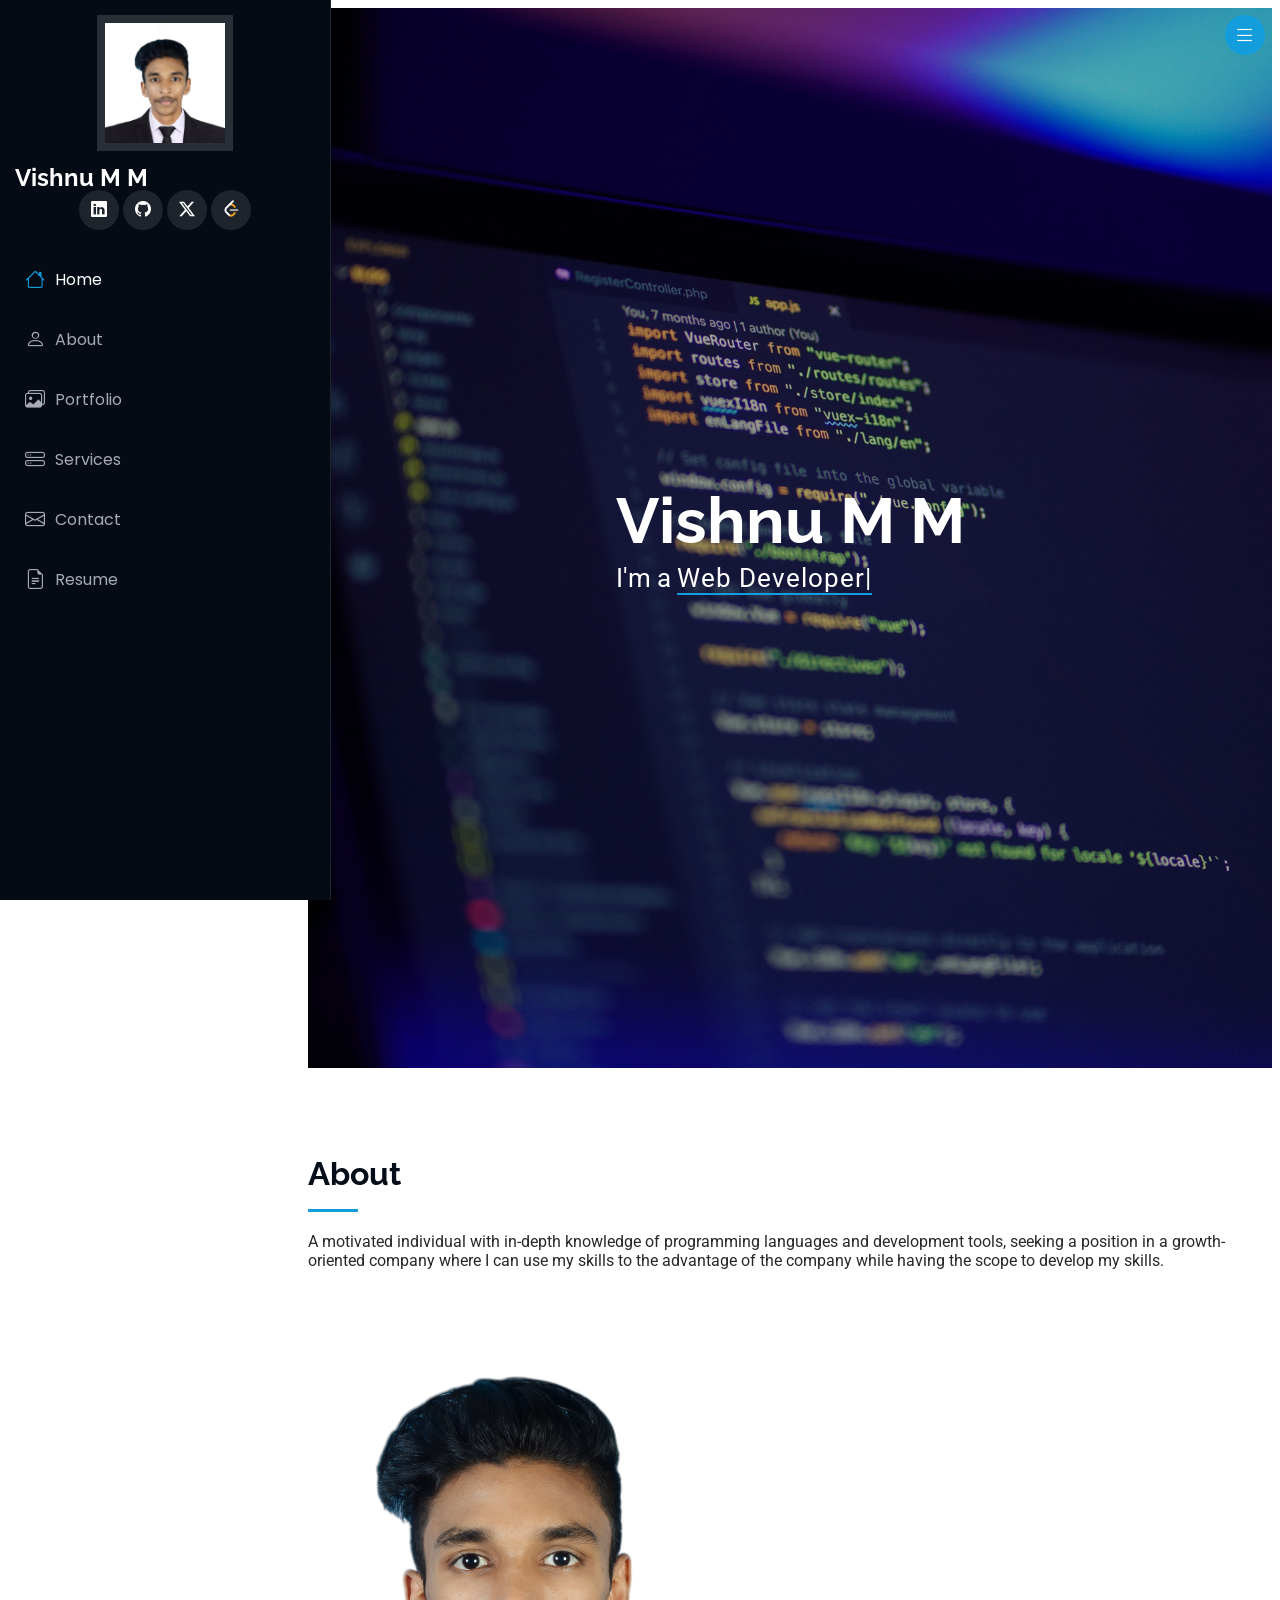
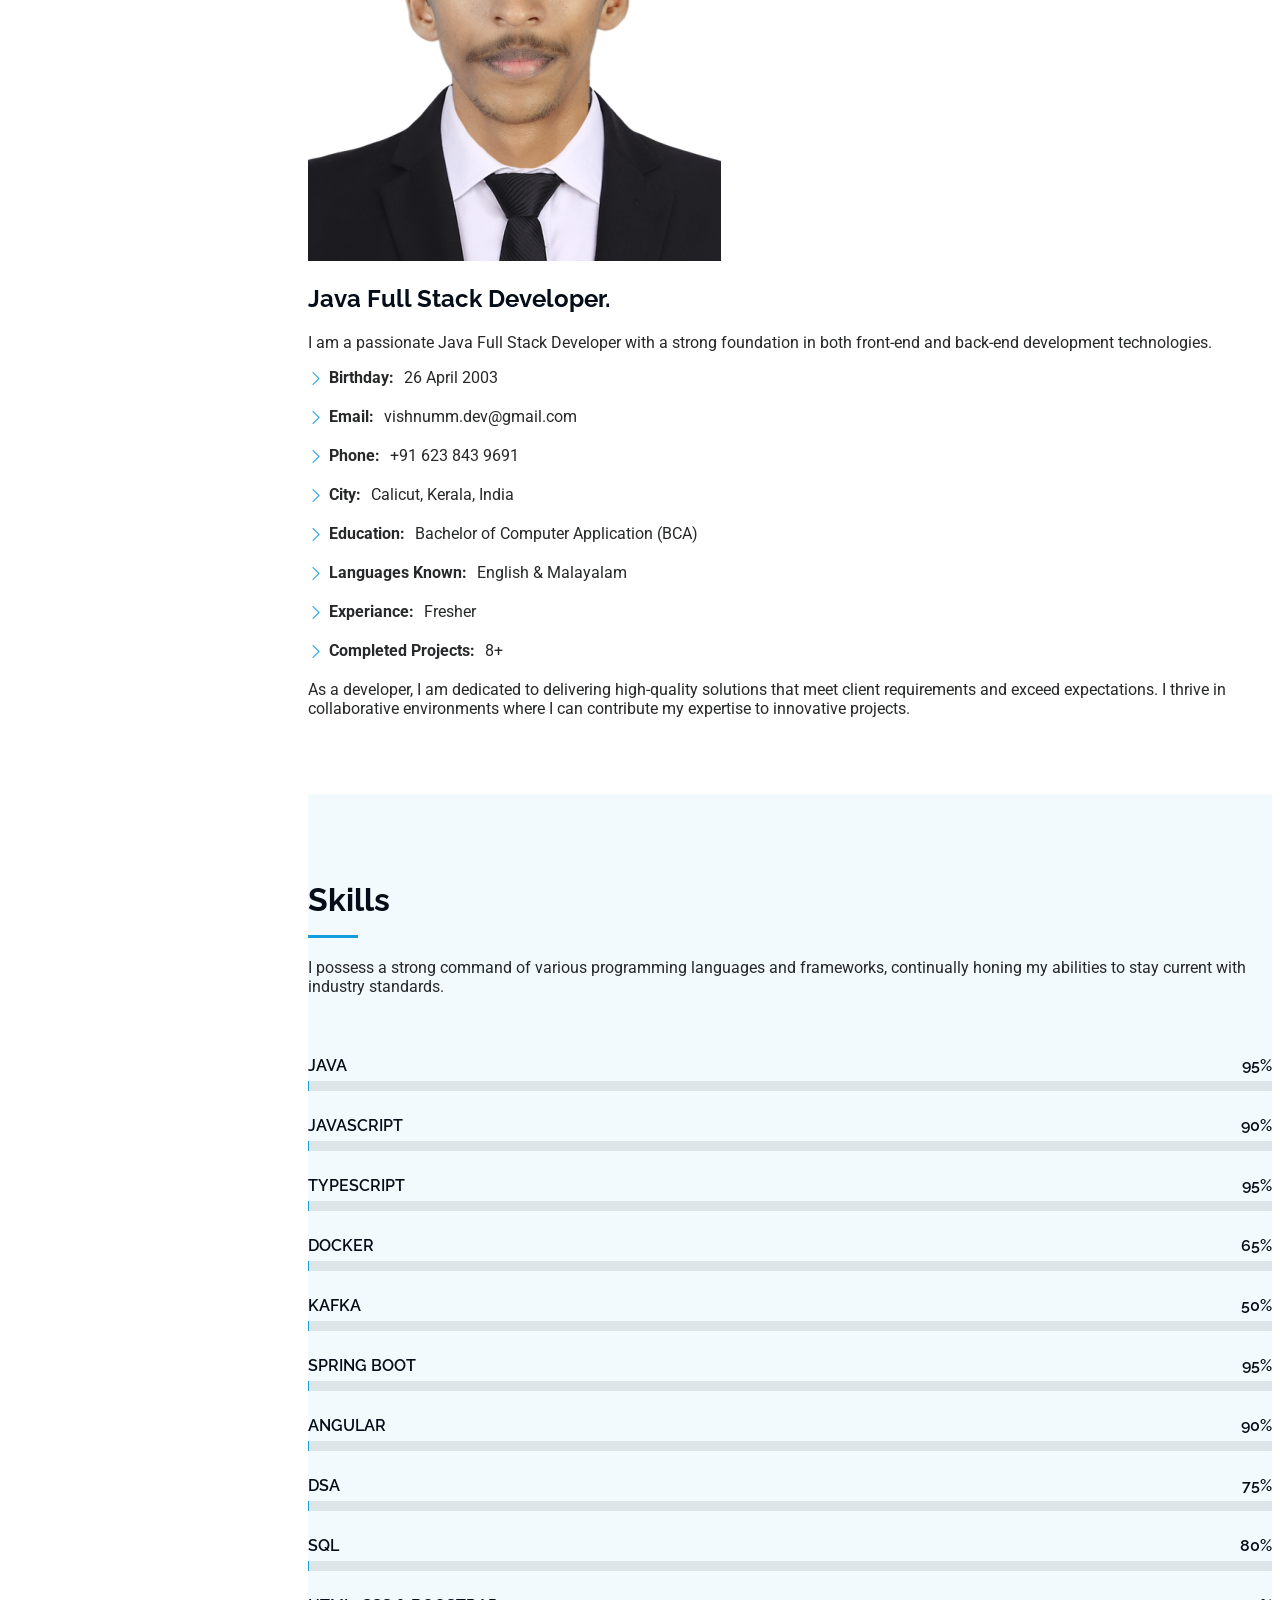
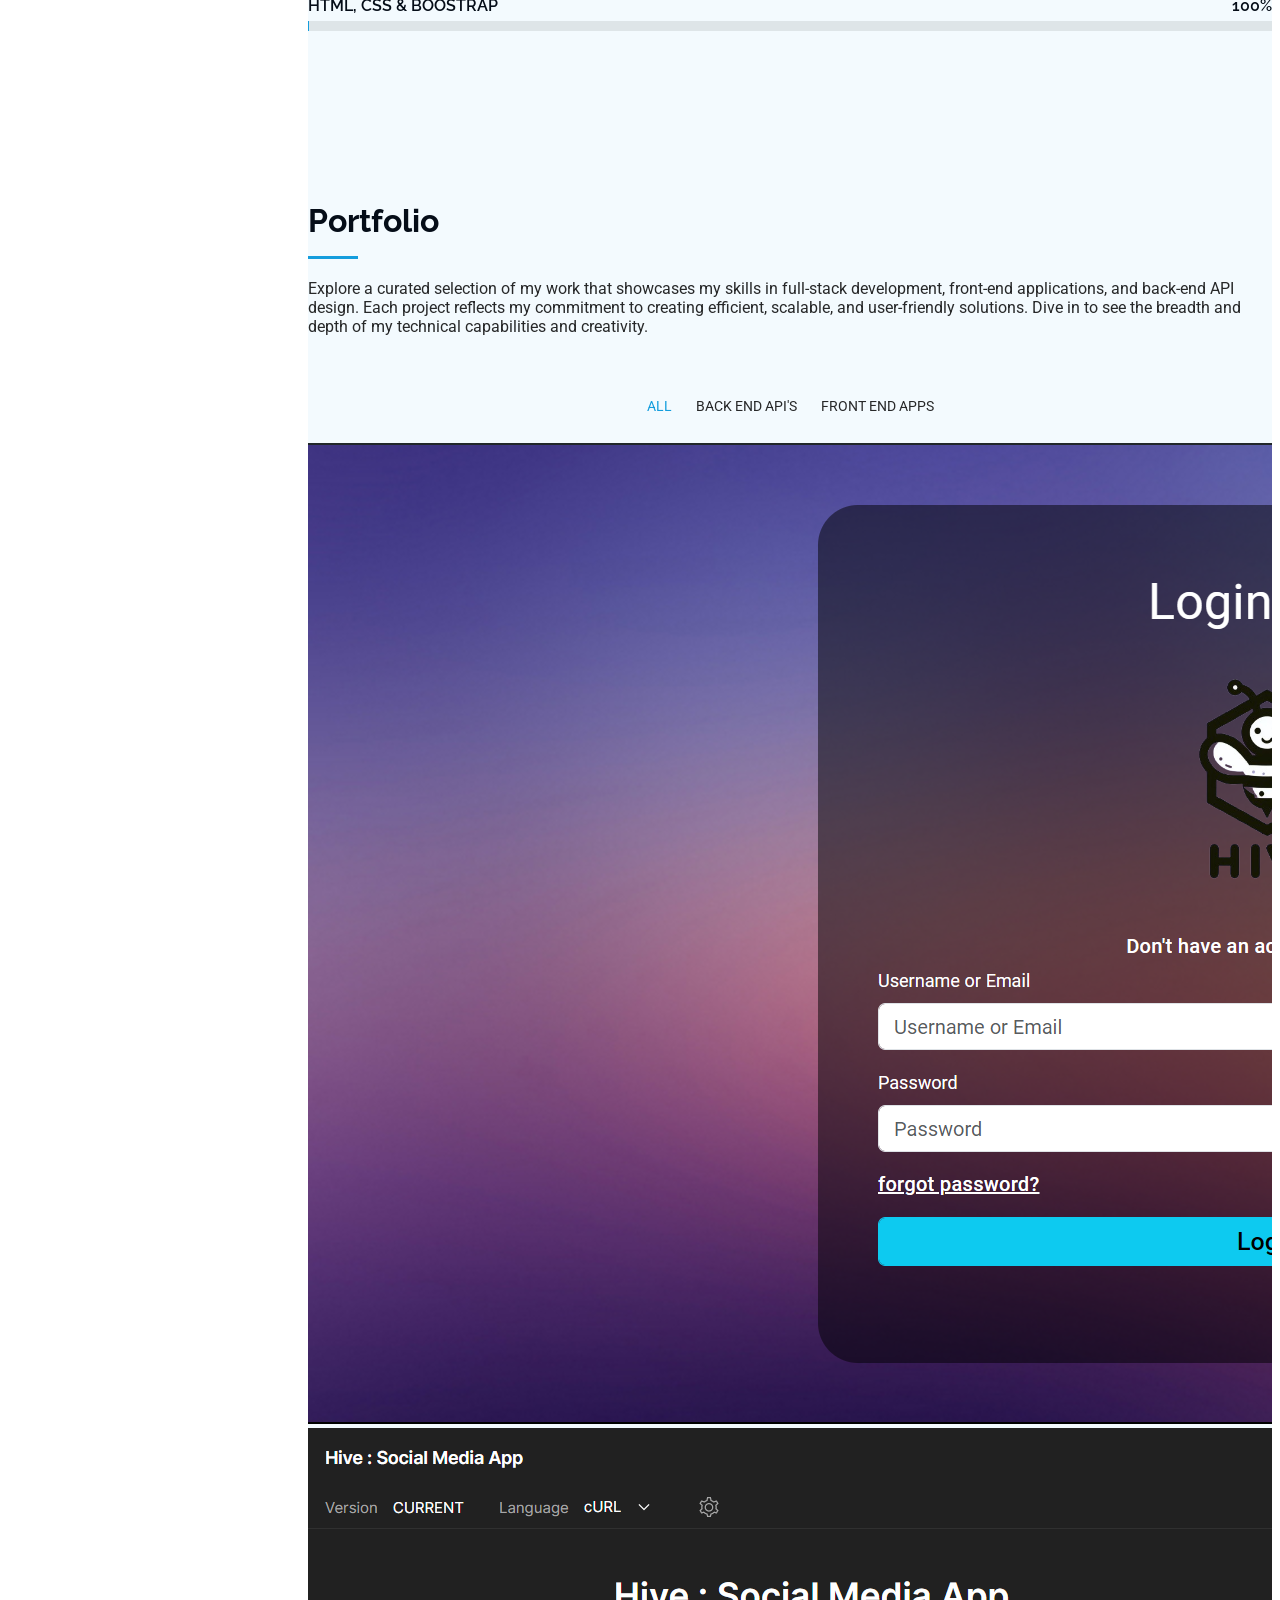
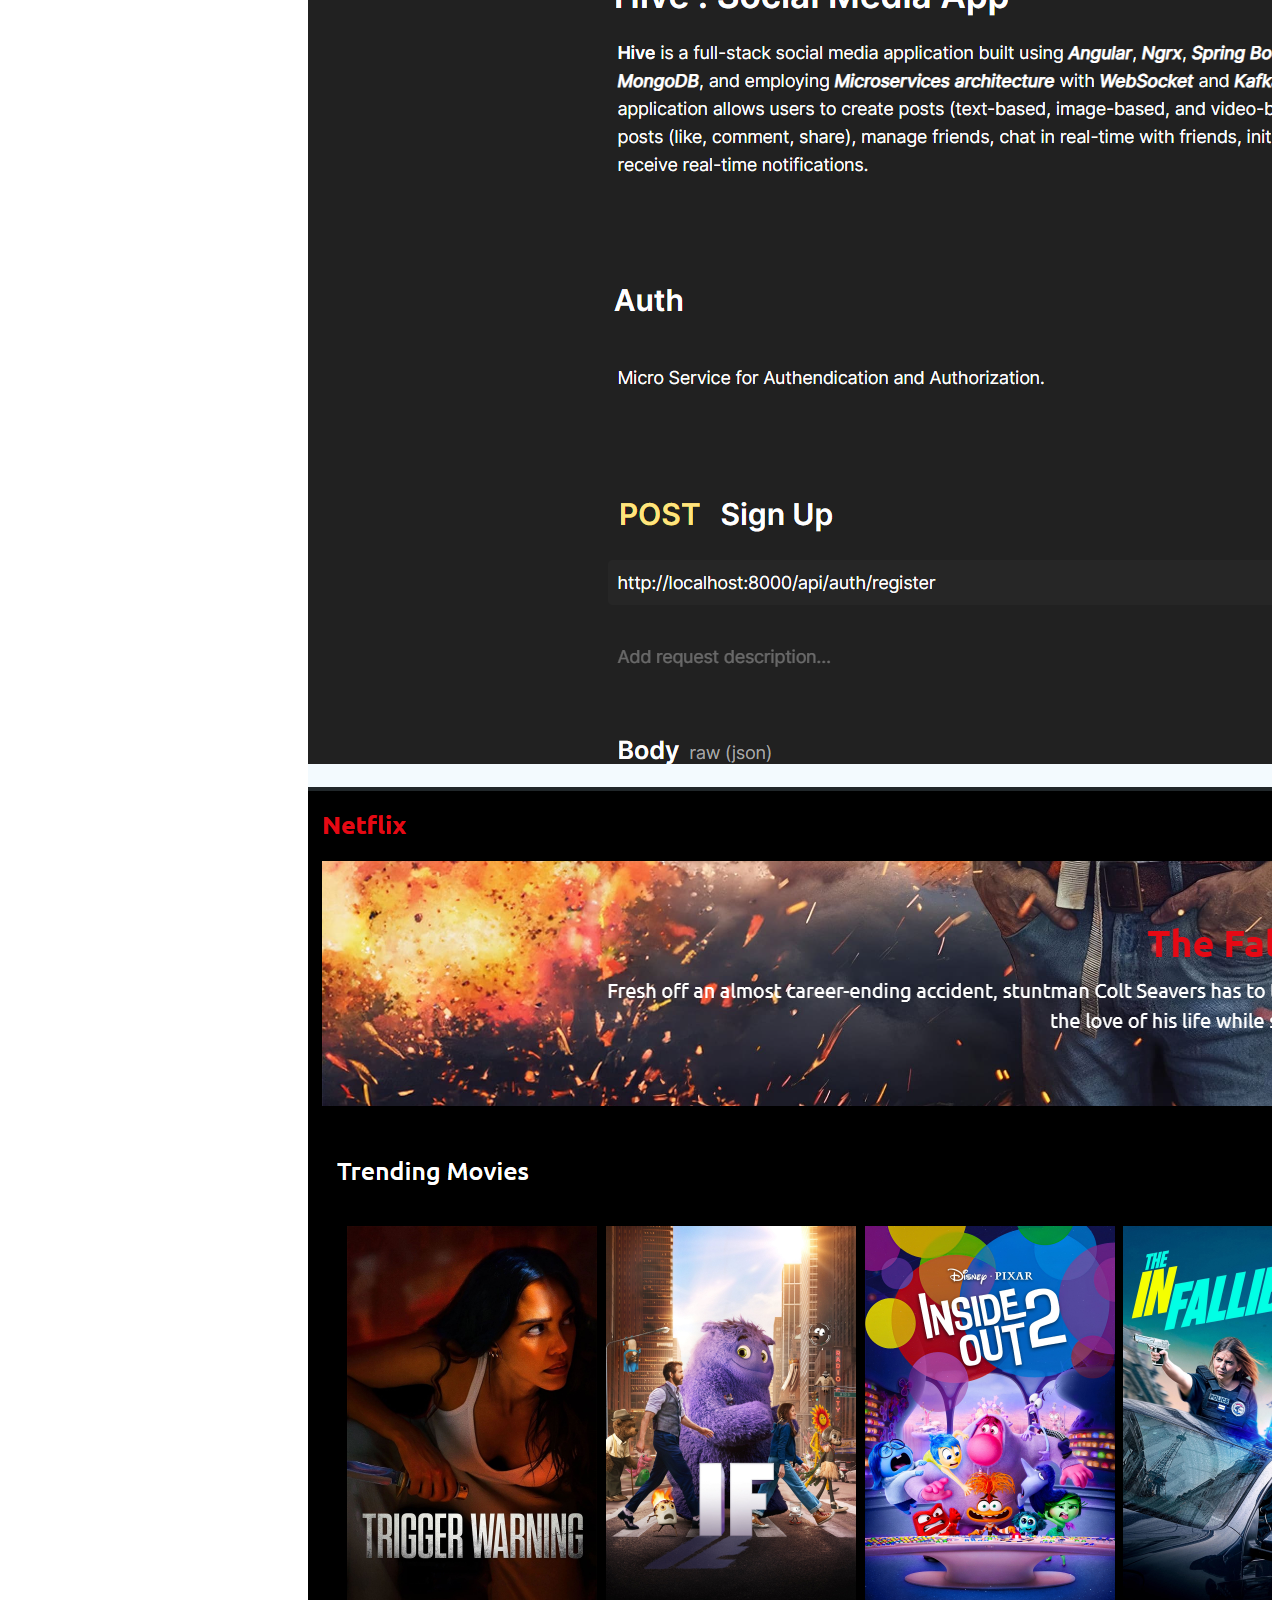
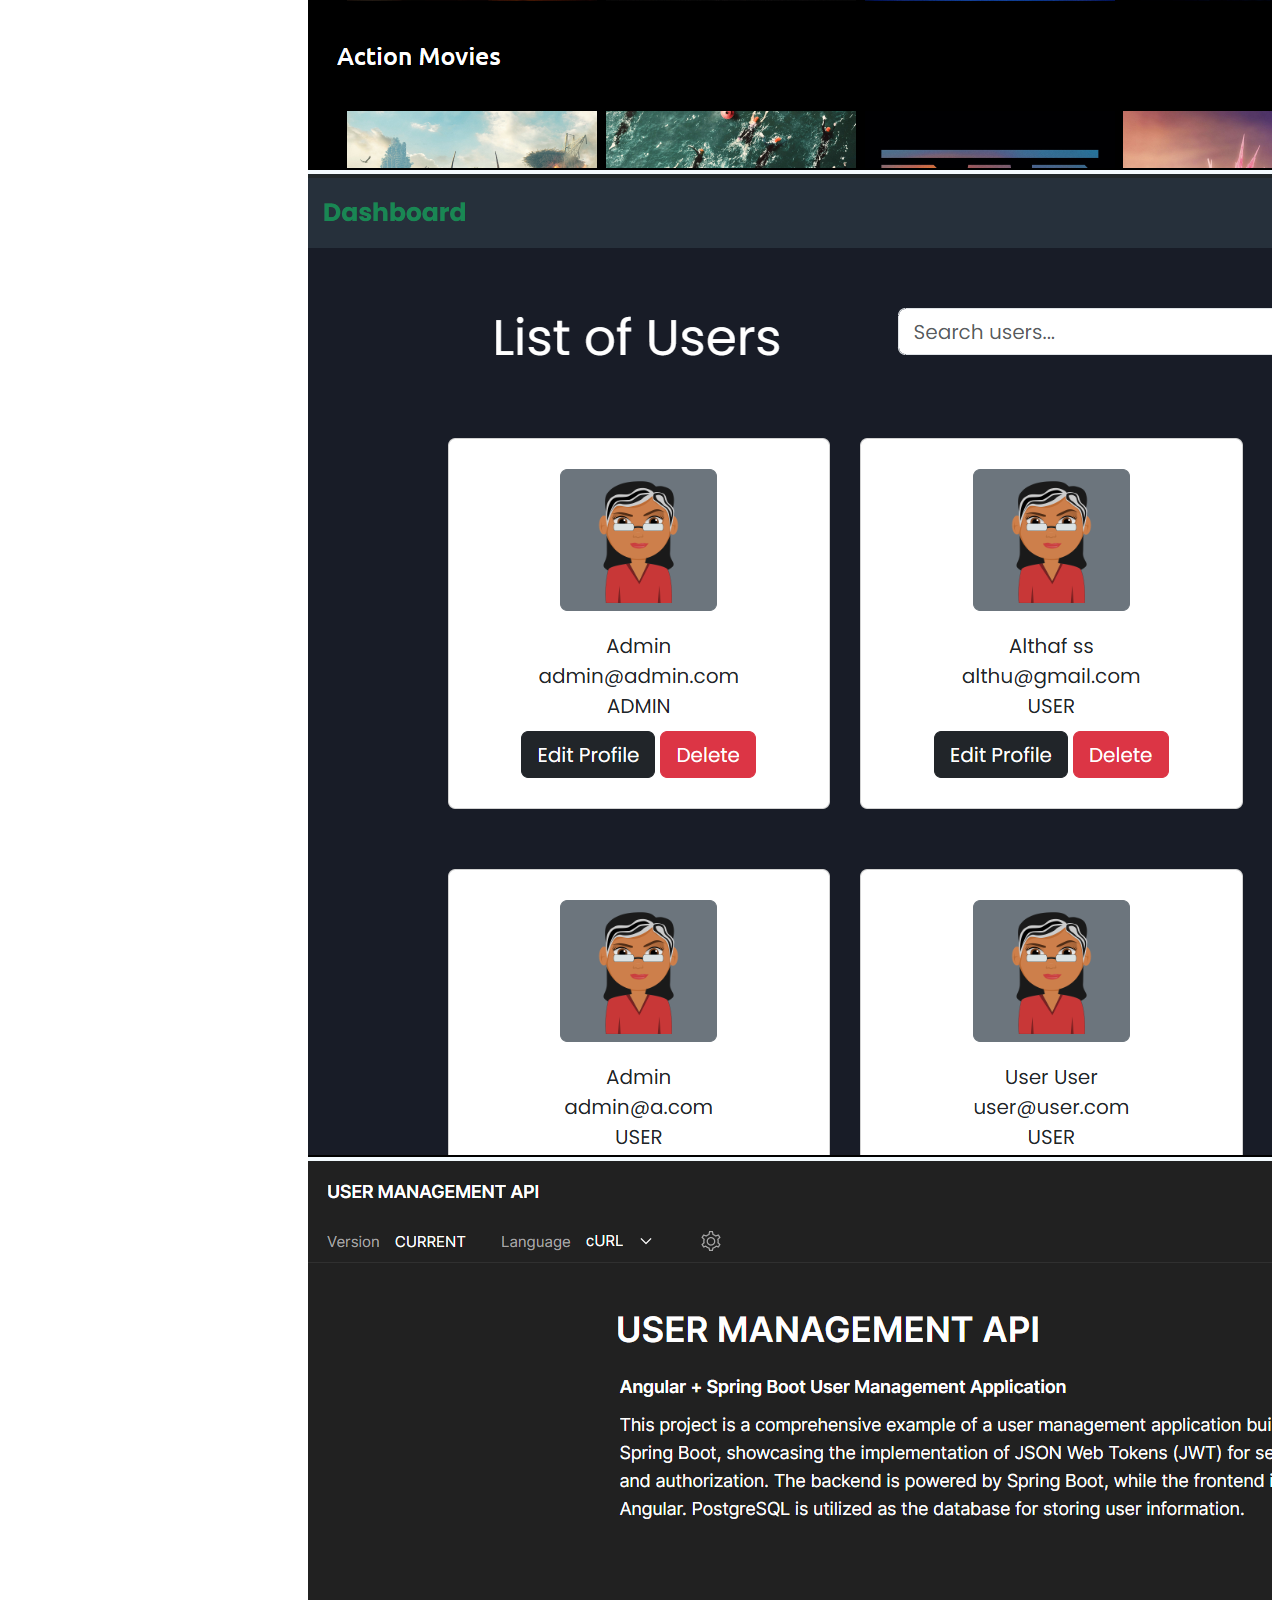
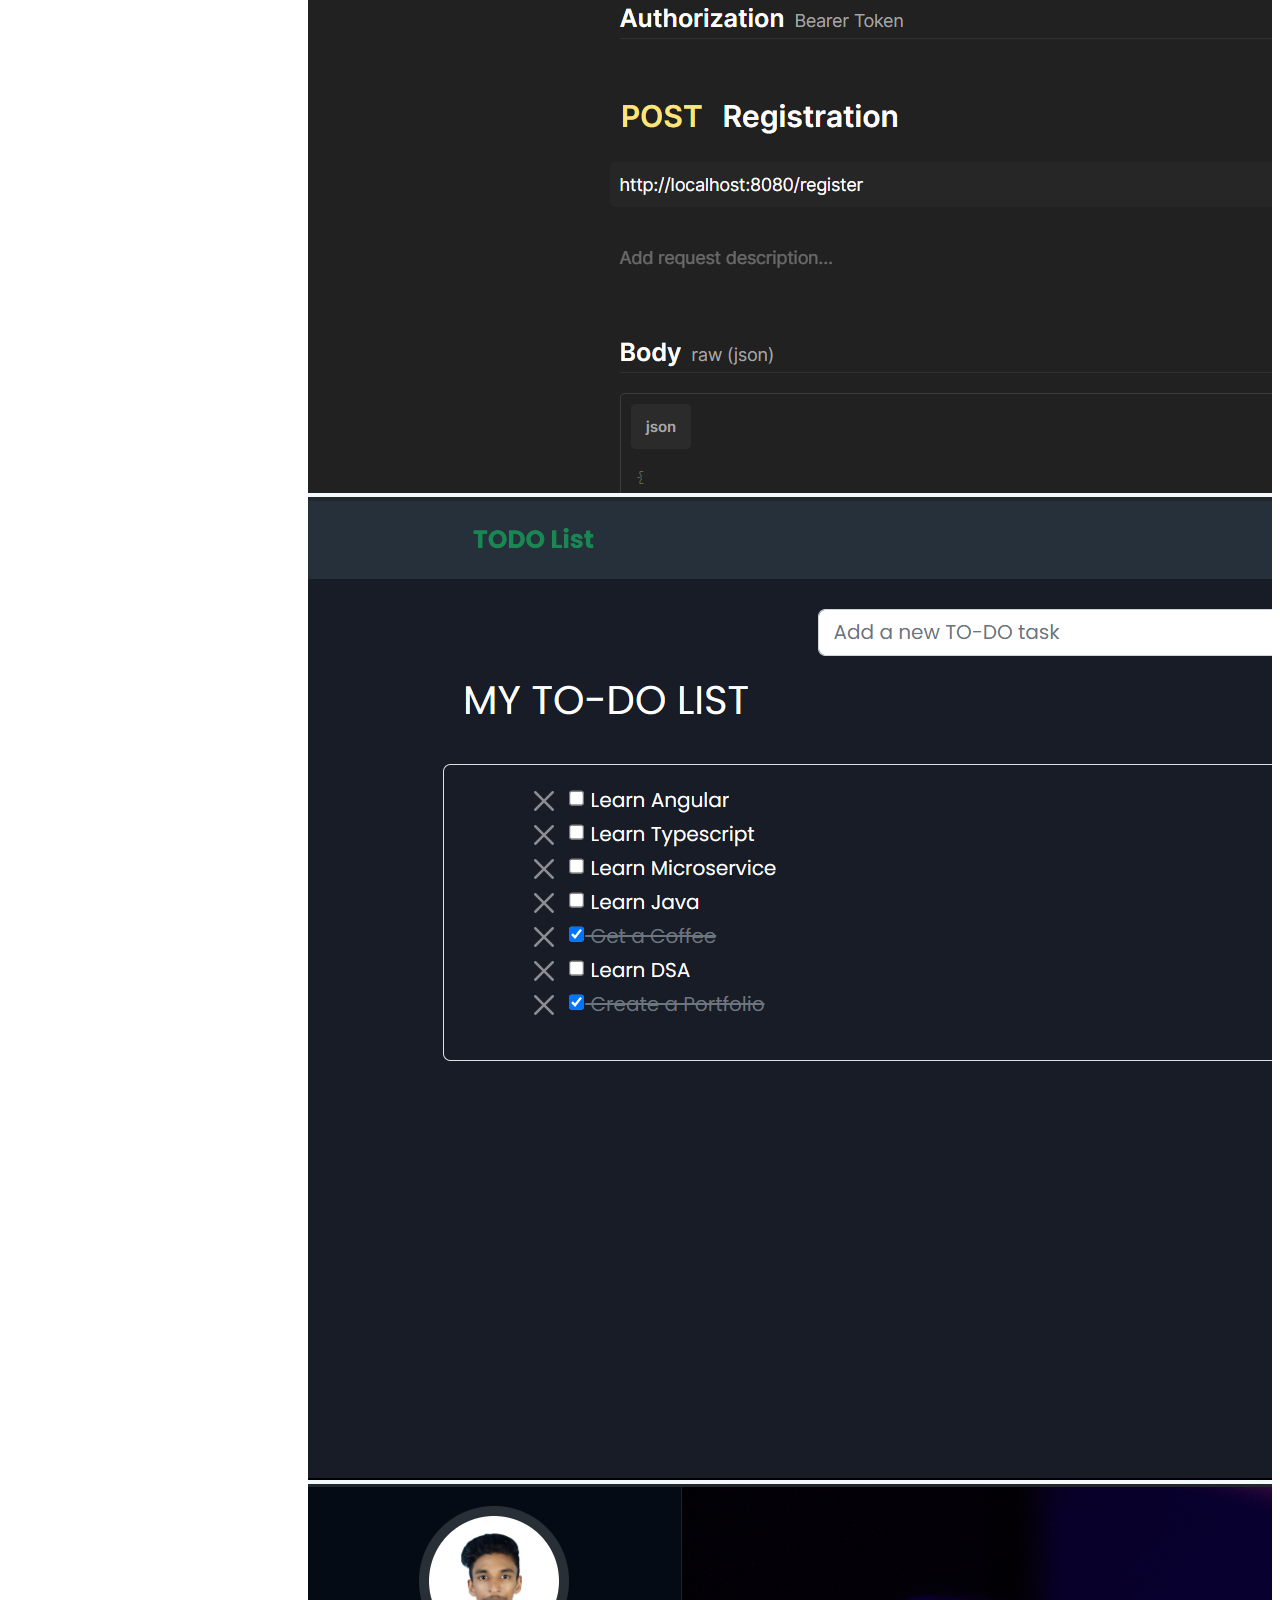
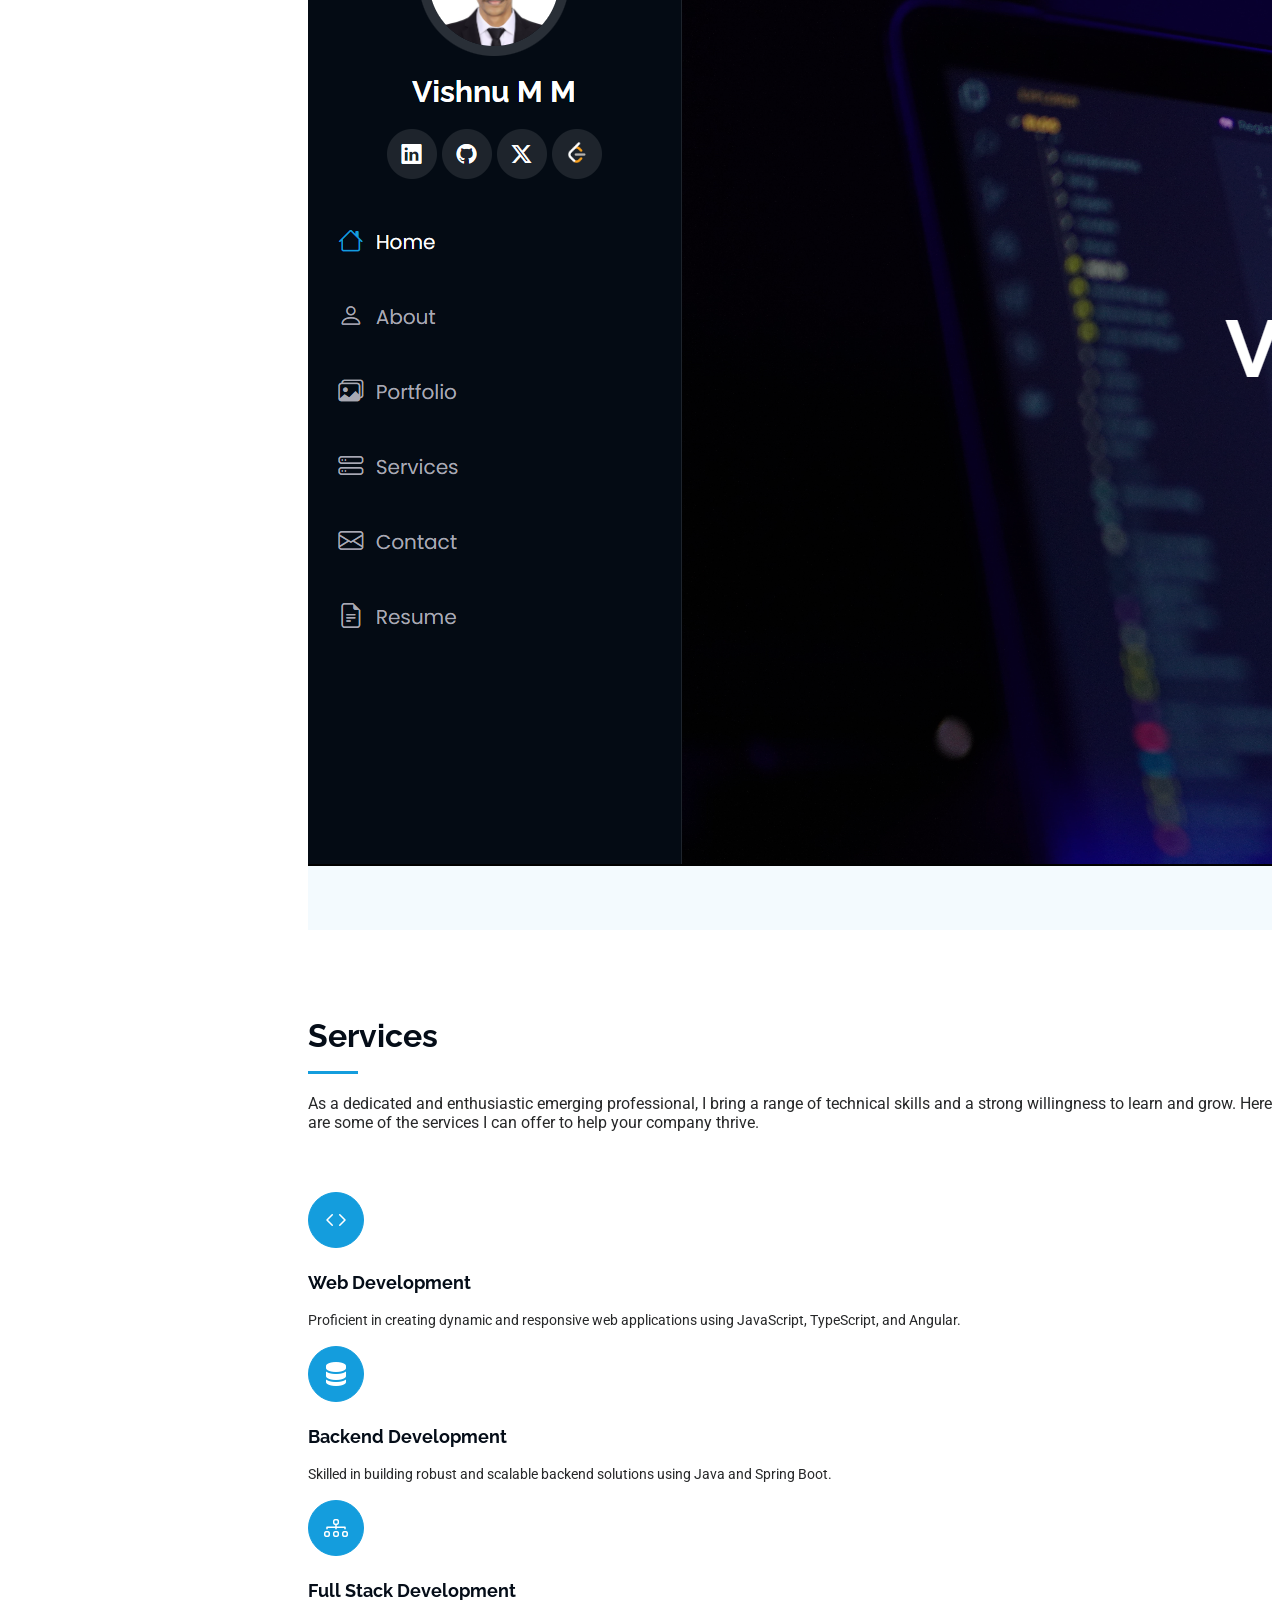
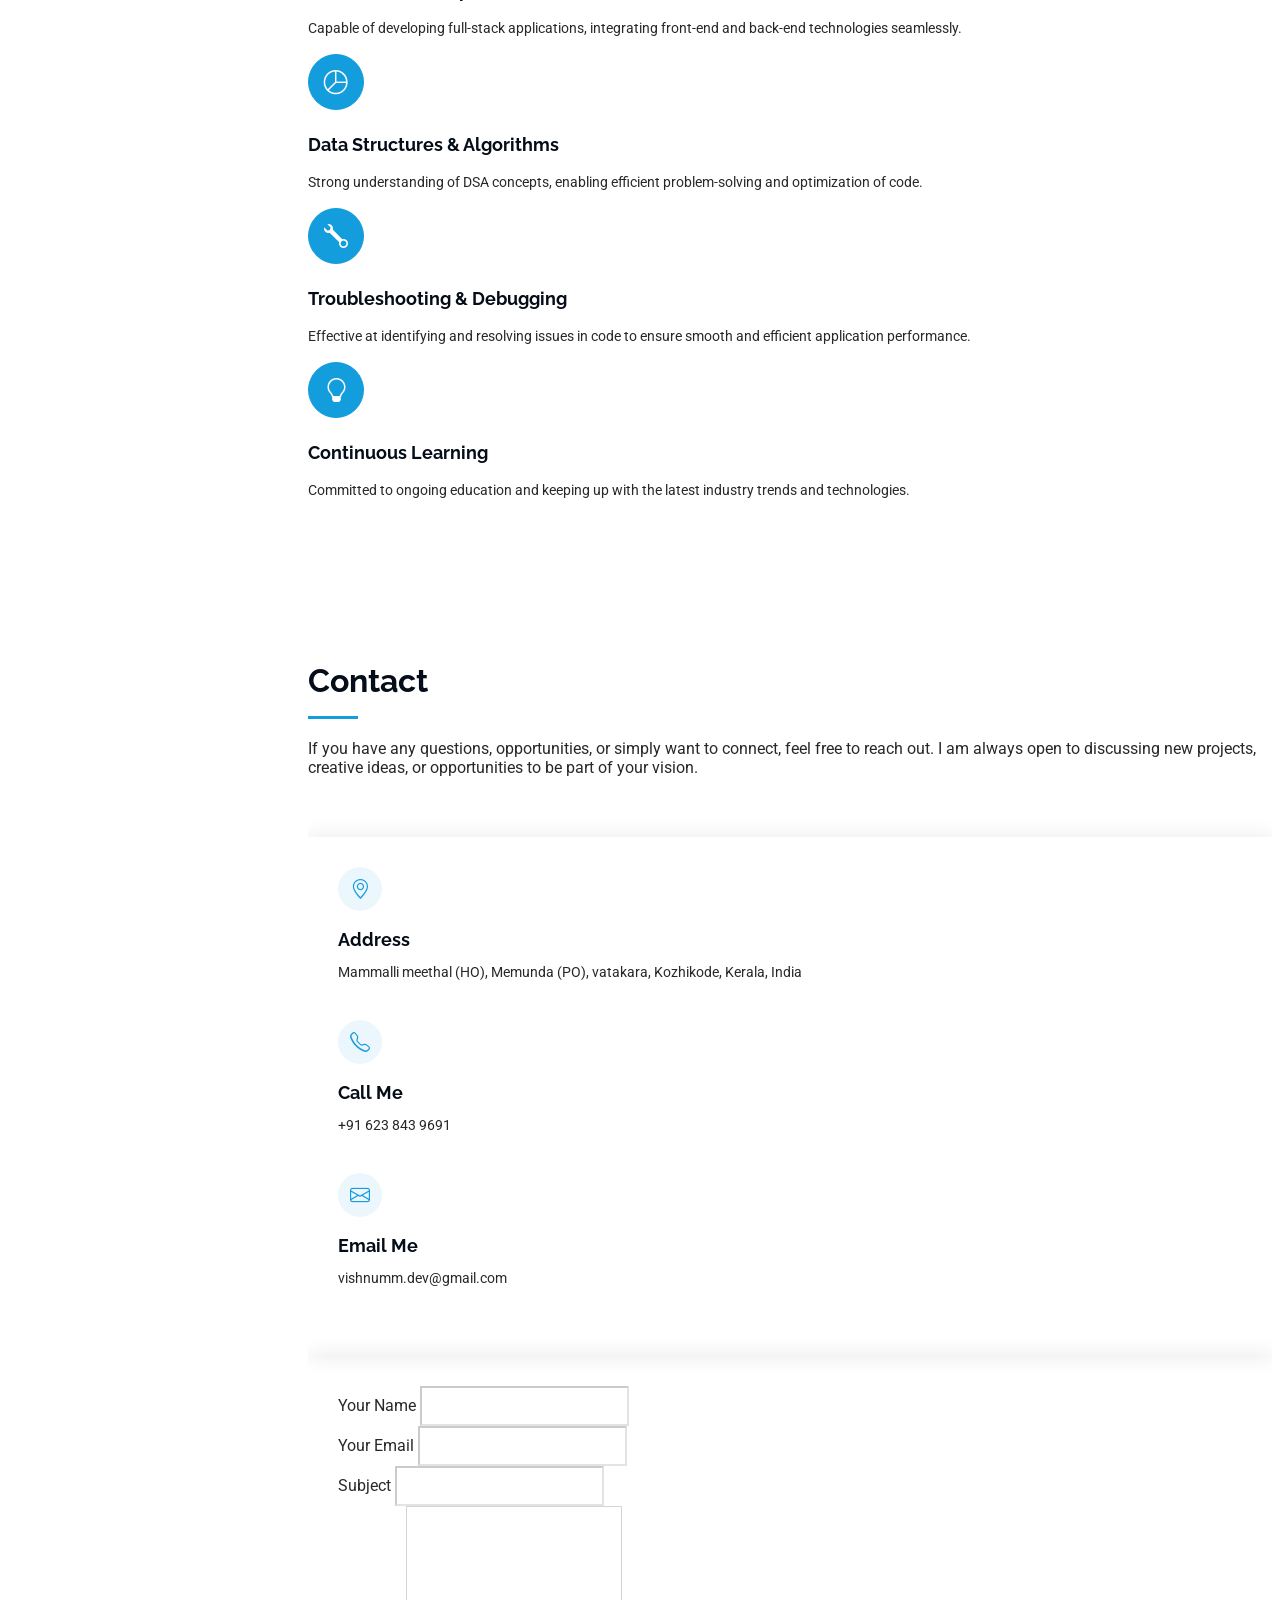
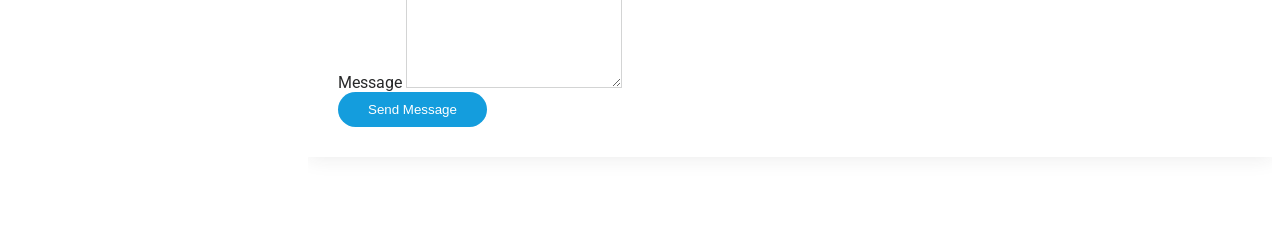
==== commit 208a478e: "Few Edits and Bug fix" ====
--- a/index.html
+++ b/index.html
@@ -126,7 +126,7 @@
                                         <li>
                                             <i class="bi bi-chevron-right"></i>
                                             <strong>Phone:</strong>
-                                            <span>+91 623 842 9691</span>
+                                            <span>+91 623 843 9691</span>
                                         </li>
                                         <li>
                                             <i class="bi bi-chevron-right"></i>
@@ -155,7 +155,7 @@
                                         <li>
                                             <i class="bi bi-chevron-right"></i>
                                             <strong>Completed Projects:</strong>
-                                            <span>3</span>
+                                            <span>8+</span>
                                         </li>
                                     </ul>
                                 </div>
@@ -189,53 +189,85 @@
                         <div class="col-lg-6">
 
                             <div class="progress">
-                                <span class="skill"><span>Java</span> <i class="val">100%</i></span>
+                                <span class="skill"><span>Java</span> <i class="val">95%</i></span>
+                                <div class="progress-bar-wrap">
+                                    <div class="progress-bar" role="progressbar" aria-valuenow="95" aria-valuemin="0"
+                                        aria-valuemax="100"></div>
+                                </div>
+                            </div><!-- End Skills Item -->
+
+                            <div class="progress">
+                                <span class="skill"><span>JavaScript</span> <i class="val">90%</i></span>
+                                <div class="progress-bar-wrap">
+                                    <div class="progress-bar" role="progressbar" aria-valuenow="90" aria-valuemin="0"
+                                        aria-valuemax="100"></div>
+                                </div>
+                            </div><!-- End Skills Item -->
+
+                            <div class="progress">
+                                <span class="skill"><span>TypeScript</span> <i class="val">95%</i></span>
+                                <div class="progress-bar-wrap">
+                                    <div class="progress-bar" role="progressbar" aria-valuenow="95" aria-valuemin="0"
+                                        aria-valuemax="100"></div>
+                                </div>
+                            </div><!-- End Skills Item -->
+
+                            <div class="progress">
+                                <span class="skill"><span>Docker</span> <i class="val">65%</i></span>
+                                <div class="progress-bar-wrap">
+                                    <div class="progress-bar" role="progressbar" aria-valuenow="65" aria-valuemin="0"
+                                        aria-valuemax="100"></div>
+                                </div>
+                            </div><!-- End Skills Item -->
+
+                            <div class="progress">
+                                <span class="skill"><span>Kafka</span> <i class="val">50%</i></span>
+                                <div class="progress-bar-wrap">
+                                    <div class="progress-bar" role="progressbar" aria-valuenow="50" aria-valuemin="0"
+                                        aria-valuemax="100"></div>
+                                </div>
+                            </div><!-- End Skills Item -->
+
+                        </div>
+
+                        <div class="col-lg-6">
+
+                            <div class="progress">
+                                <span class="skill"><span>Spring Boot</span> <i class="val">95%</i></span>
+                                <div class="progress-bar-wrap">
+                                    <div class="progress-bar" role="progressbar" aria-valuenow="95" aria-valuemin="0"
+                                        aria-valuemax="100"></div>
+                                </div>
+                            </div><!-- End Skills Item -->
+
+                            <div class="progress">
+                                <span class="skill"><span>Angular</span> <i class="val">90%</i></span>
+                                <div class="progress-bar-wrap">
+                                    <div class="progress-bar" role="progressbar" aria-valuenow="90" aria-valuemin="0"
+                                        aria-valuemax="100"></div>
+                                </div>
+                            </div><!-- End Skills Item -->
+
+                            <div class="progress">
+                                <span class="skill"><span>DSA</span> <i class="val">75%</i></span>
+                                <div class="progress-bar-wrap">
+                                    <div class="progress-bar" role="progressbar" aria-valuenow="75" aria-valuemin="0"
+                                        aria-valuemax="100"></div>
+                                </div>
+                            </div><!-- End Skills Item -->
+
+                            <div class="progress">
+                                <span class="skill"><span>SQL</span> <i class="val">80%</i></span>
+                                <div class="progress-bar-wrap">
+                                    <div class="progress-bar" role="progressbar" aria-valuenow="80" aria-valuemin="0"
+                                        aria-valuemax="100"></div>
+                                </div>
+                            </div><!-- End Skills Item -->
+
+                            <div class="progress">
+                                <span class="skill"><span>HTML, CSS & BOOSTRAP</span> <i class="val">100%</i></span>
                                 <div class="progress-bar-wrap">
                                     <div class="progress-bar" role="progressbar" aria-valuenow="100" aria-valuemin="0"
-                                        aria-valuemax="100"></div>
-                                </div>
-                            </div><!-- End Skills Item -->
-
-                            <div class="progress">
-                                <span class="skill"><span>JavaScript</span> <i class="val">90%</i></span>
-                                <div class="progress-bar-wrap">
-                                    <div class="progress-bar" role="progressbar" aria-valuenow="90" aria-valuemin="0"
-                                        aria-valuemax="100"></div>
-                                </div>
-                            </div><!-- End Skills Item -->
-
-                            <div class="progress">
-                                <span class="skill"><span>TypeScript</span> <i class="val">95%</i></span>
-                                <div class="progress-bar-wrap">
-                                    <div class="progress-bar" role="progressbar" aria-valuenow="95" aria-valuemin="0"
-                                        aria-valuemax="100"></div>
-                                </div>
-                            </div><!-- End Skills Item -->
-
-                        </div>
-
-                        <div class="col-lg-6">
-
-                            <div class="progress">
-                                <span class="skill"><span>Spring Boot</span> <i class="val">95%</i></span>
-                                <div class="progress-bar-wrap">
-                                    <div class="progress-bar" role="progressbar" aria-valuenow="80" aria-valuemin="0"
-                                        aria-valuemax="100"></div>
-                                </div>
-                            </div><!-- End Skills Item -->
-
-                            <div class="progress">
-                                <span class="skill"><span>Angular</span> <i class="val">90%</i></span>
-                                <div class="progress-bar-wrap">
-                                    <div class="progress-bar" role="progressbar" aria-valuenow="90" aria-valuemin="0"
-                                        aria-valuemax="100"></div>
-                                </div>
-                            </div><!-- End Skills Item -->
-
-                            <div class="progress">
-                                <span class="skill"><span>DSA</span> <i class="val">75%</i></span>
-                                <div class="progress-bar-wrap">
-                                    <div class="progress-bar" role="progressbar" aria-valuenow="55" aria-valuemin="0"
                                         aria-valuemax="100"></div>
                                 </div>
                             </div><!-- End Skills Item -->
@@ -405,7 +437,7 @@
                                             title="Personal Portfolio: This personal portfolio website showcases my skills and projects using HTML, CSS, JavaScript, and Bootstrap."
                                             data-gallery="portfolio-gallery-app" class="glightbox preview-link">
                                             <i class="bi bi-zoom-in"></i></a>
-                                        <a href="https://github.com/vishnu-MM/User-Management-Frontend-.git"
+                                        <a href="https://github.com/vishnu-MM/My-Personal-Portfolio.git"
                                             title="More Details" class="details-link"><i
                                                 class="bi bi-link-45deg"></i></a>
                                     </div>
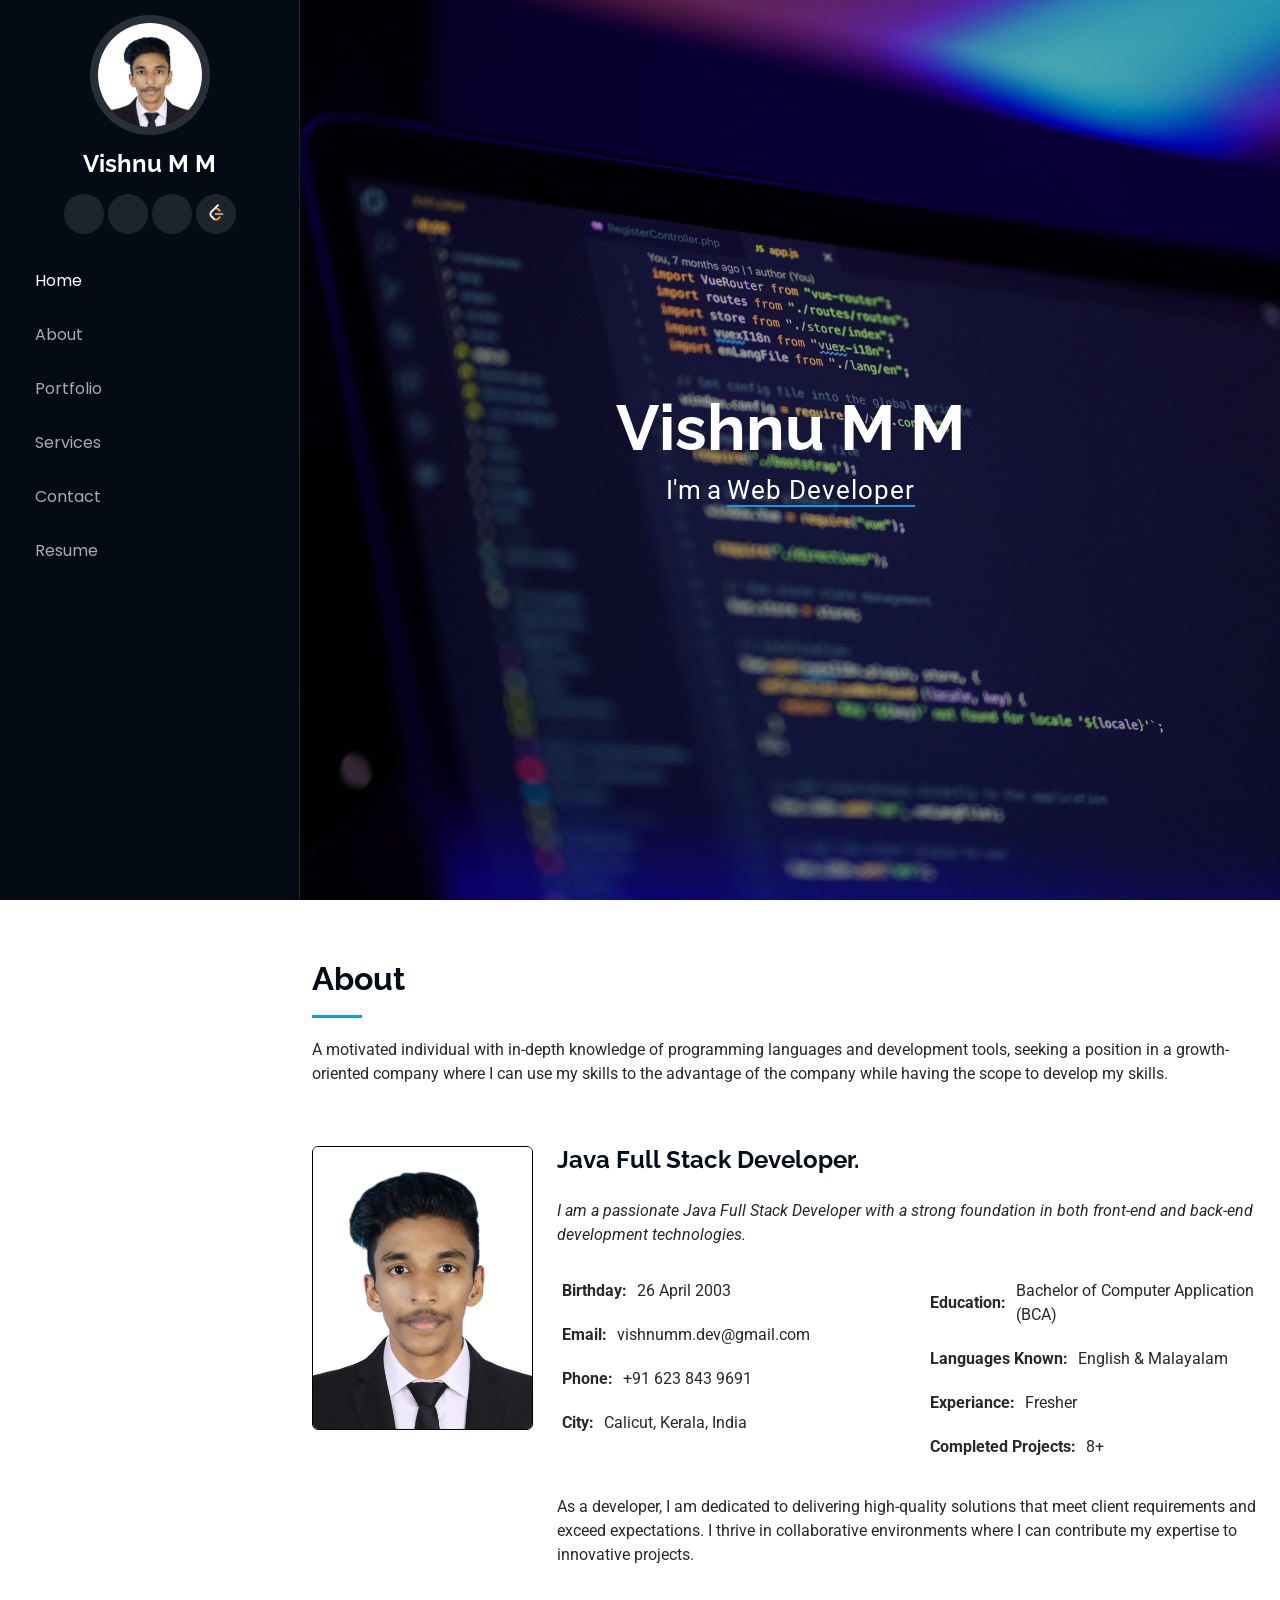
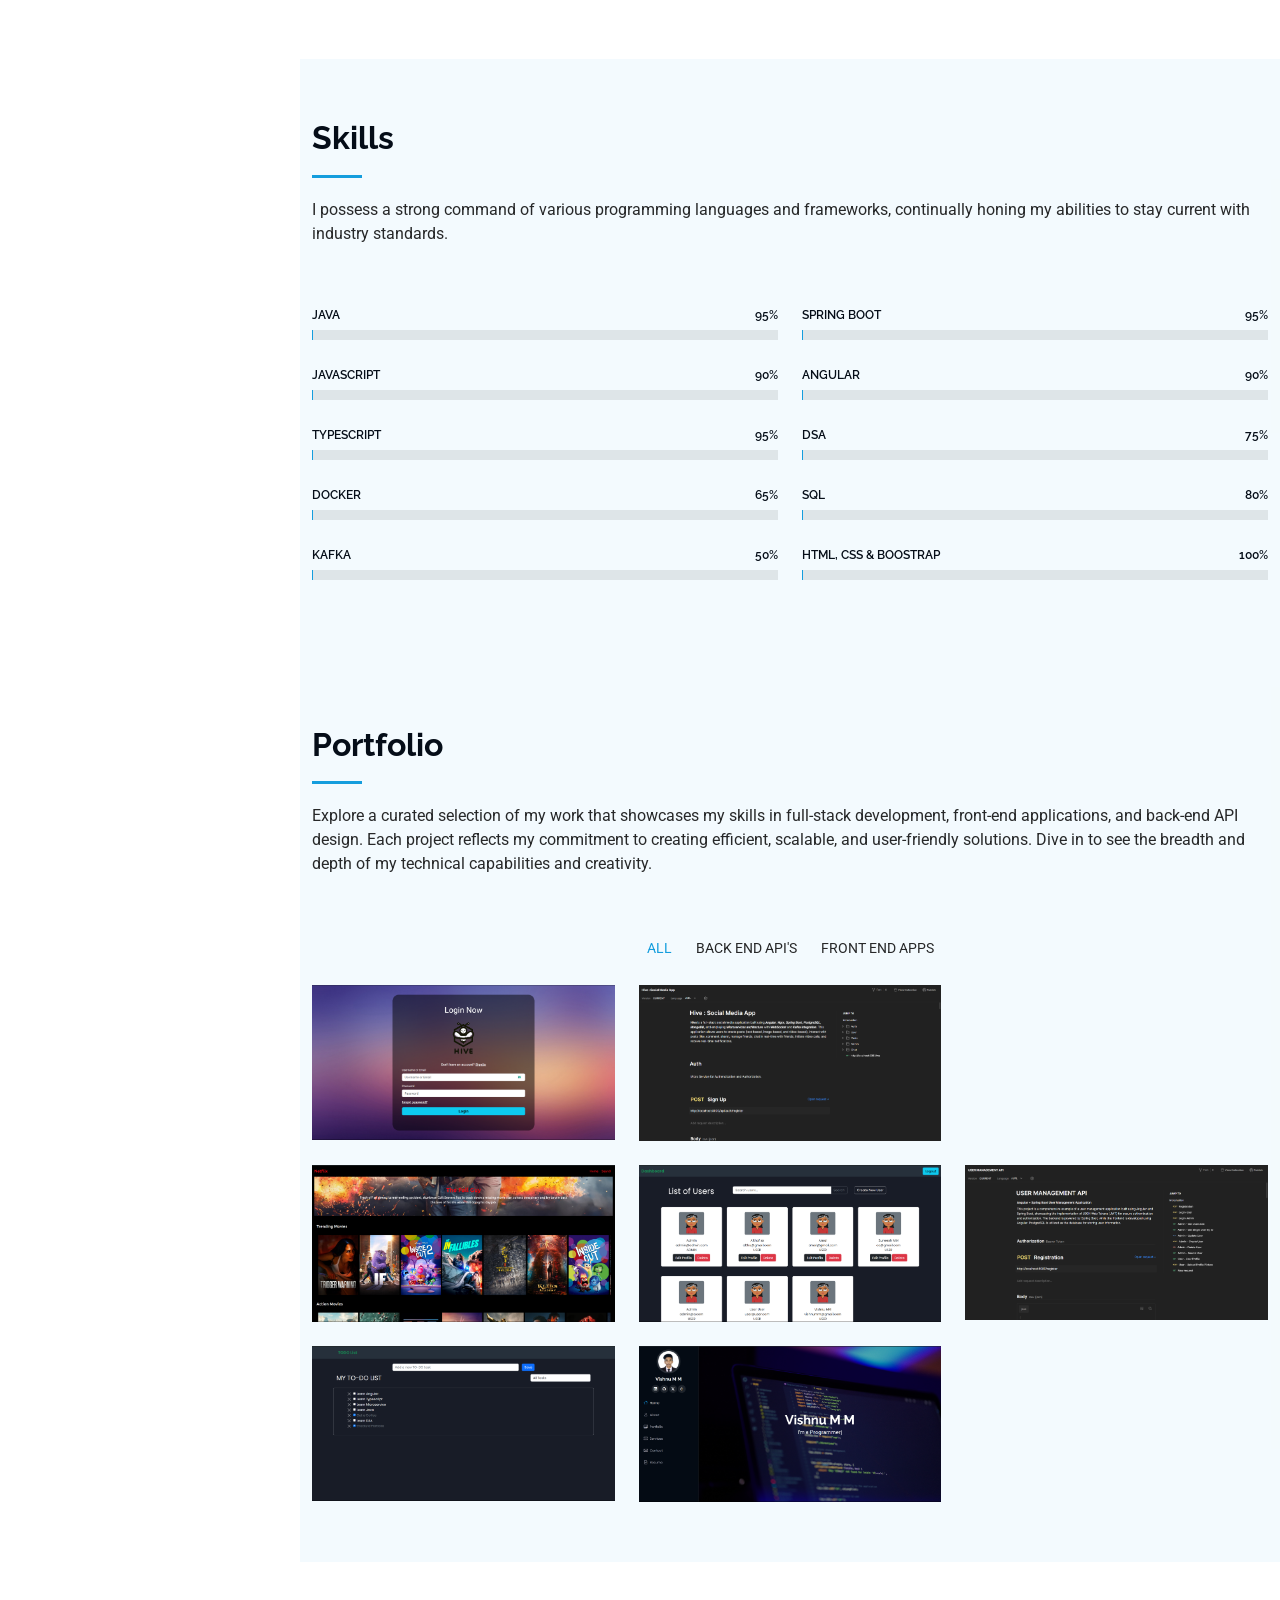
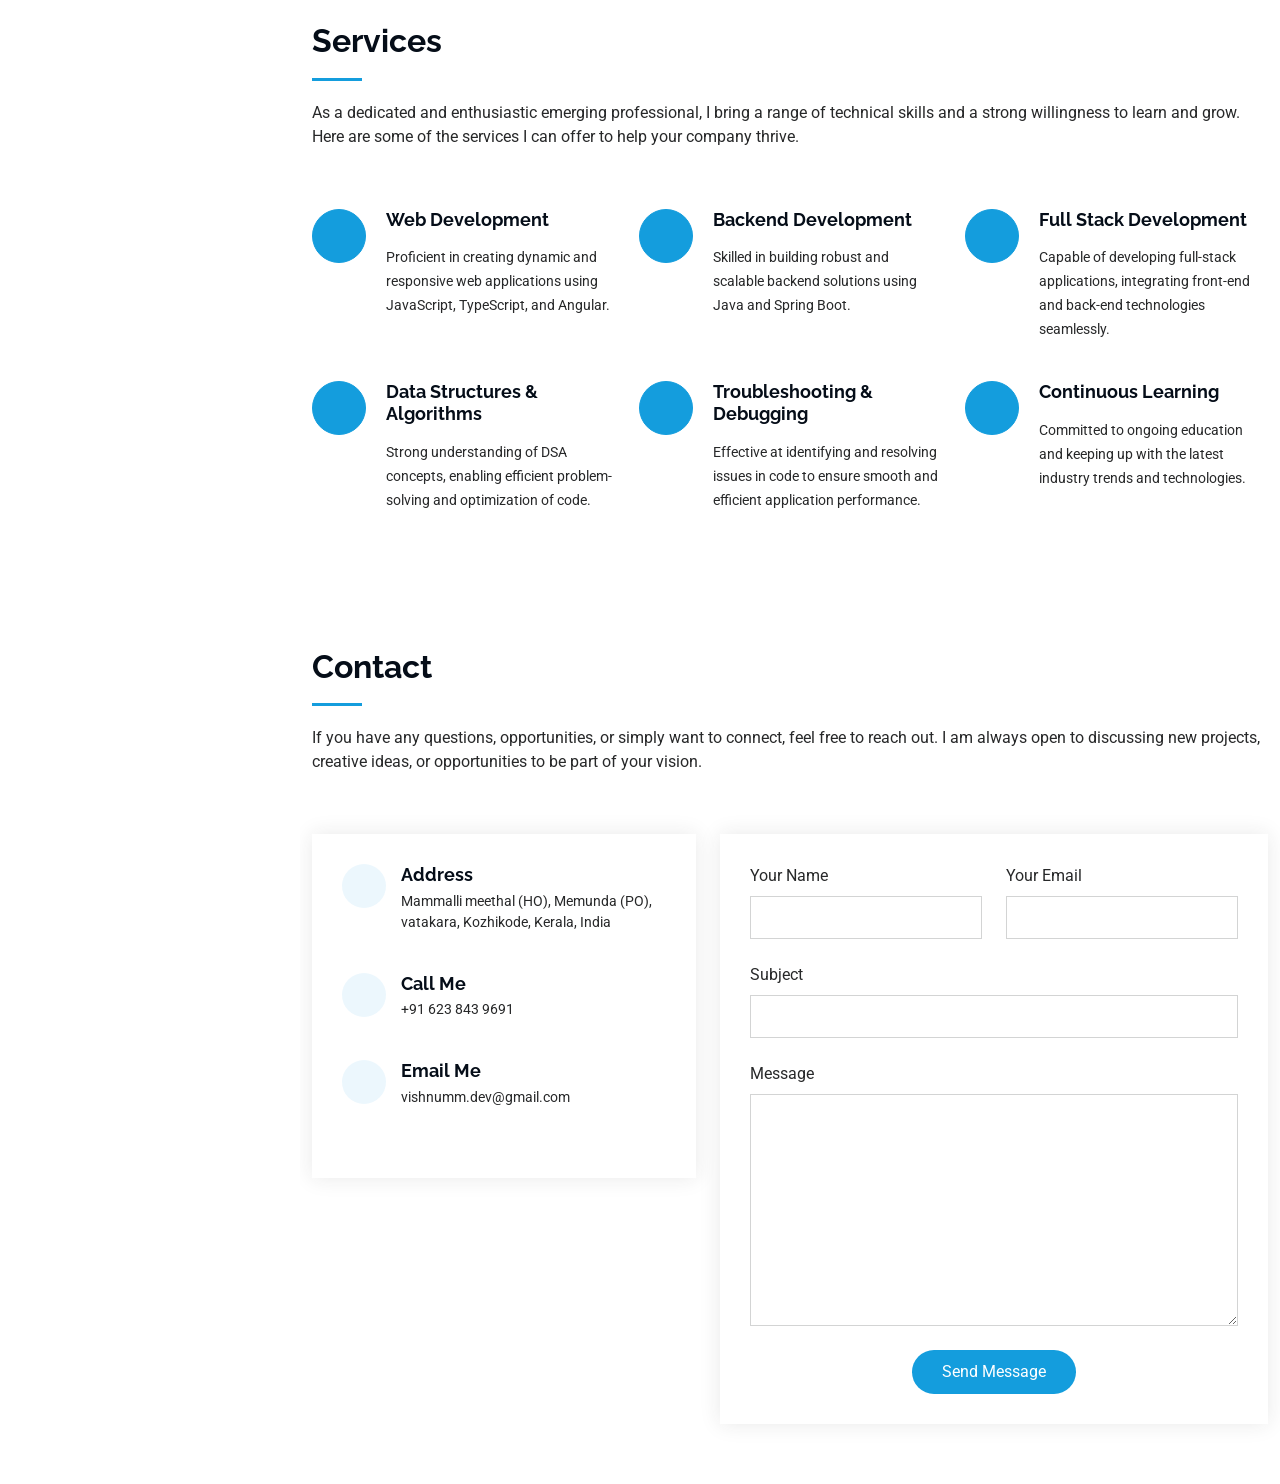
==== commit 43faed6d: "Changed all downloaded files from to cdn link" ====
--- a/index.html
+++ b/index.html
@@ -20,11 +20,11 @@
             rel="stylesheet">
 
         <!-- Vendor CSS Files -->
-        <link href="assets/vendor/bootstrap/css/bootstrap.min.css" rel="stylesheet">
-        <link href="assets/vendor/bootstrap-icons/bootstrap-icons.css" rel="stylesheet">
-        <link href="assets/vendor/aos/aos.css" rel="stylesheet">
-        <link href="assets/vendor/glightbox/css/glightbox.min.css" rel="stylesheet">
-        <link href="assets/vendor/swiper/swiper-bundle.min.css" rel="stylesheet">
+        <link href="https://stackpath.bootstrapcdn.com/bootstrap/5.1.3/css/bootstrap.min.css" rel="stylesheet">
+        <link href="https://cdnjs.cloudflare.com/ajax/libs/bootstrap-icons/1.10.5/font/bootstrap-icons.min.css" rel="stylesheet">
+        <link href="https://cdnjs.cloudflare.com/ajax/libs/aos/2.3.4/aos.css" rel="stylesheet">
+        <link href="https://cdnjs.cloudflare.com/ajax/libs/glightbox/3.0.9/css/glightbox.min.css" rel="stylesheet">
+        <link href="https://cdnjs.cloudflare.com/ajax/libs/Swiper/9.3.2/swiper-bundle.min.css" rel="stylesheet">        
 
         <!-- Main CSS File -->
         <link href="assets/css/main.css" rel="stylesheet">
@@ -624,16 +624,16 @@
         <div id="preloader"></div>
 
         <!-- Vendor JS Files -->
-        <script src="assets/vendor/bootstrap/js/bootstrap.bundle.min.js"></script>
-        <script src="assets/vendor/php-email-form/validate.js"></script>
-        <script src="assets/vendor/aos/aos.js"></script>
-        <script src="assets/vendor/typed.js/typed.umd.js"></script>
-        <script src="assets/vendor/purecounter/purecounter_vanilla.js"></script>
-        <script src="assets/vendor/waypoints/noframework.waypoints.js"></script>
-        <script src="assets/vendor/glightbox/js/glightbox.min.js"></script>
-        <script src="assets/vendor/imagesloaded/imagesloaded.pkgd.min.js"></script>
-        <script src="assets/vendor/isotope-layout/isotope.pkgd.min.js"></script>
-        <script src="assets/vendor/swiper/swiper-bundle.min.js"></script>
+        <script src="https://stackpath.bootstrapcdn.com/bootstrap/5.1.3/js/bootstrap.bundle.min.js"></script>
+        <script src="https://cdnjs.cloudflare.com/ajax/libs/aos/2.3.4/aos.js"></script>
+        <script src="https://cdnjs.cloudflare.com/ajax/libs/typed.js/2.0.12/typed.umd.js"></script>
+        <script src="https://cdn.jsdelivr.net/npm/@srexi/purecounterjs@1.1.4/dist/purecounter_vanilla.js"></script>
+        <script src="https://cdnjs.cloudflare.com/ajax/libs/waypoints/4.0.1/noframework.waypoints.js"></script>
+        <script src="https://cdnjs.cloudflare.com/ajax/libs/glightbox/3.0.9/js/glightbox.min.js"></script>
+        <script src="https://cdnjs.cloudflare.com/ajax/libs/jquery.imagesloaded/4.1.4/imagesloaded.pkgd.min.js"></script>
+        <script src="https://cdnjs.cloudflare.com/ajax/libs/jquery.isotope/3.0.6/isotope.pkgd.min.js"></script>
+        <script src="https://cdnjs.cloudflare.com/ajax/libs/Swiper/9.3.2/swiper-bundle.min.js"></script>
+        
 
         <!-- Main JS File -->
         <script src="assets/js/main.js"></script>
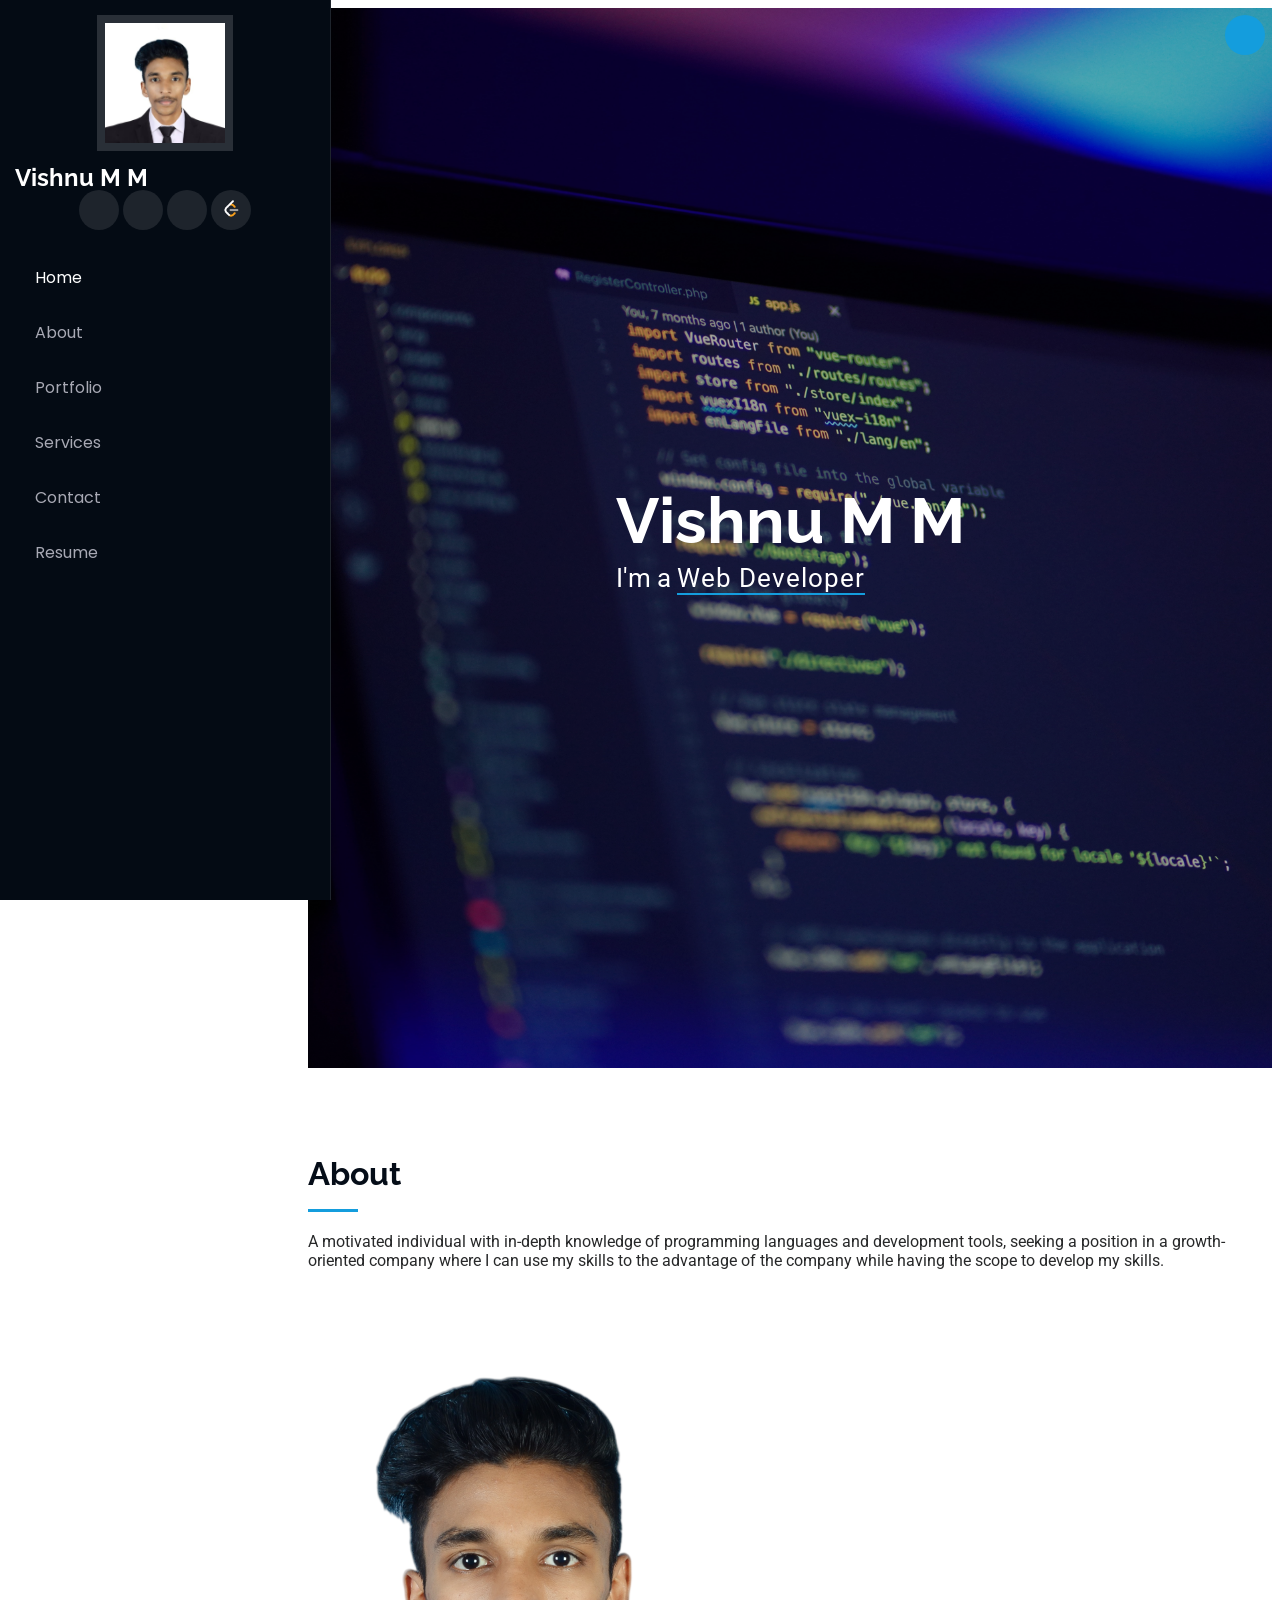
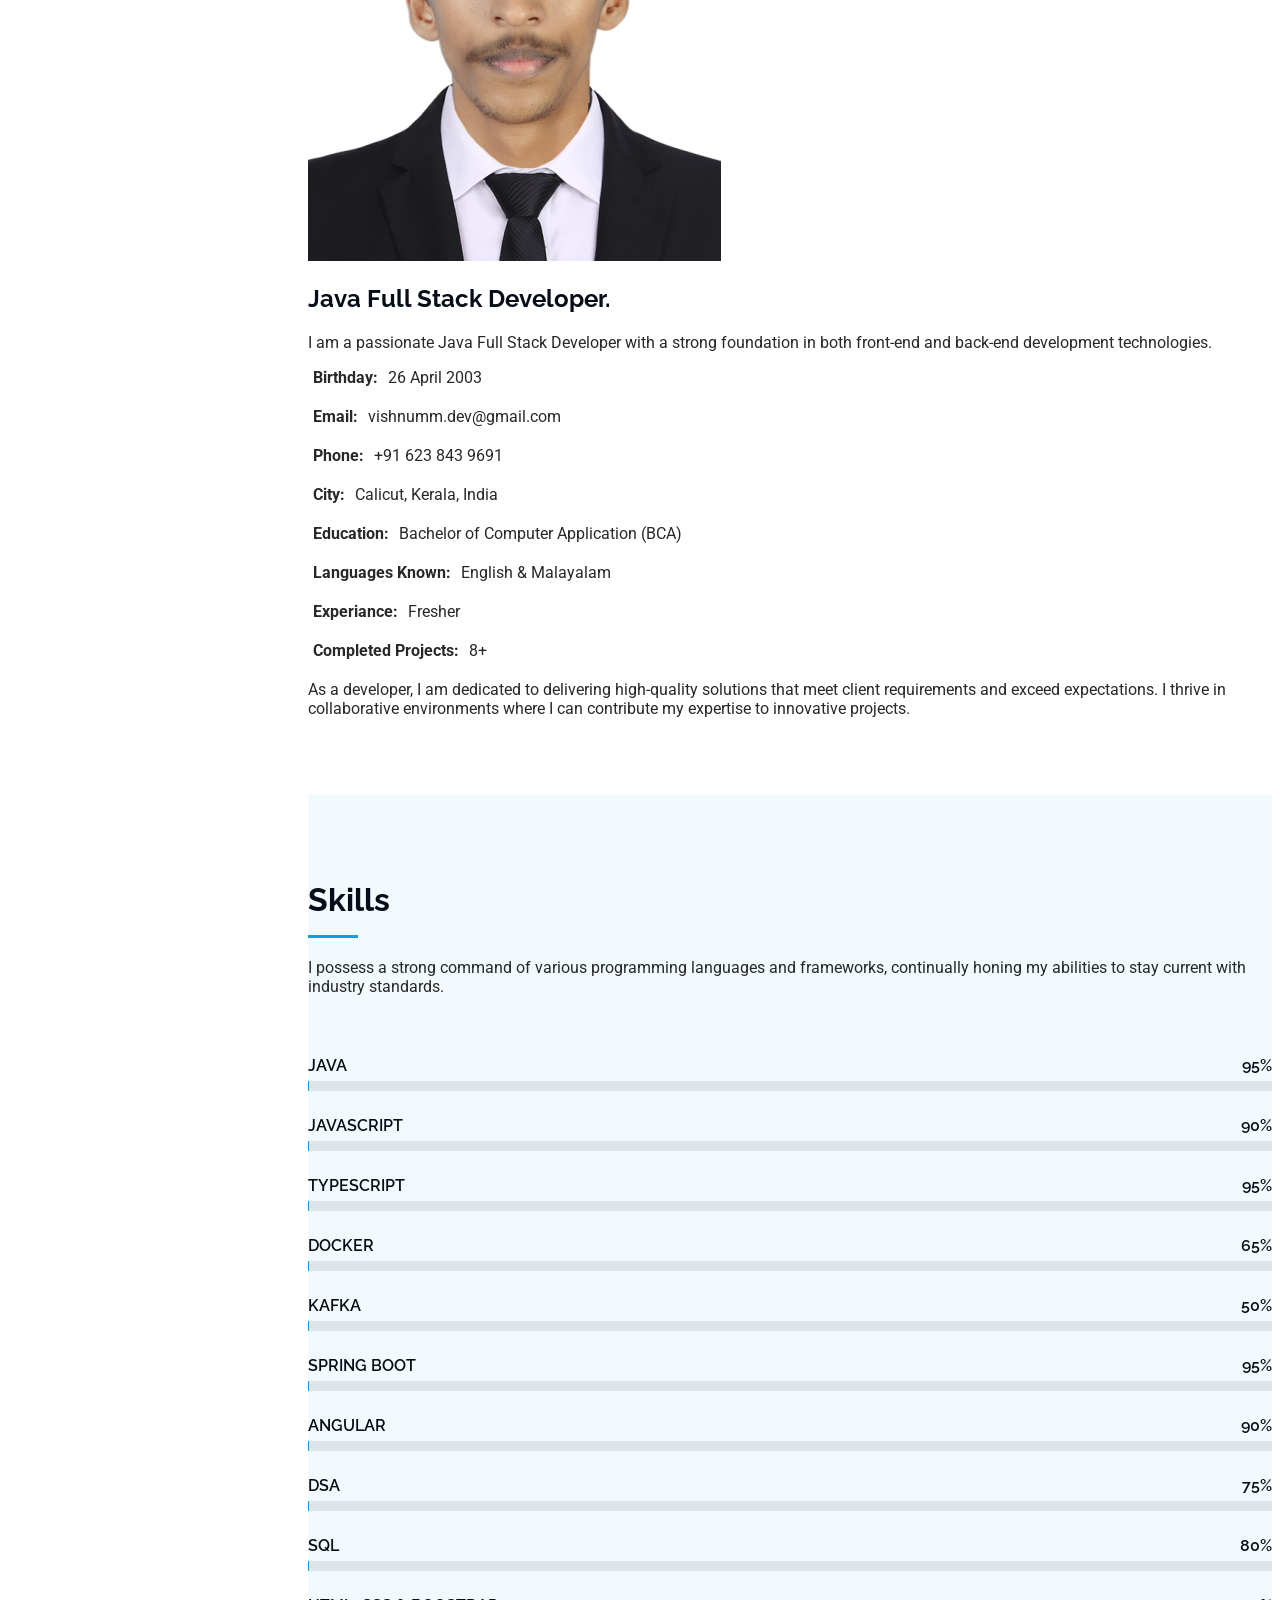
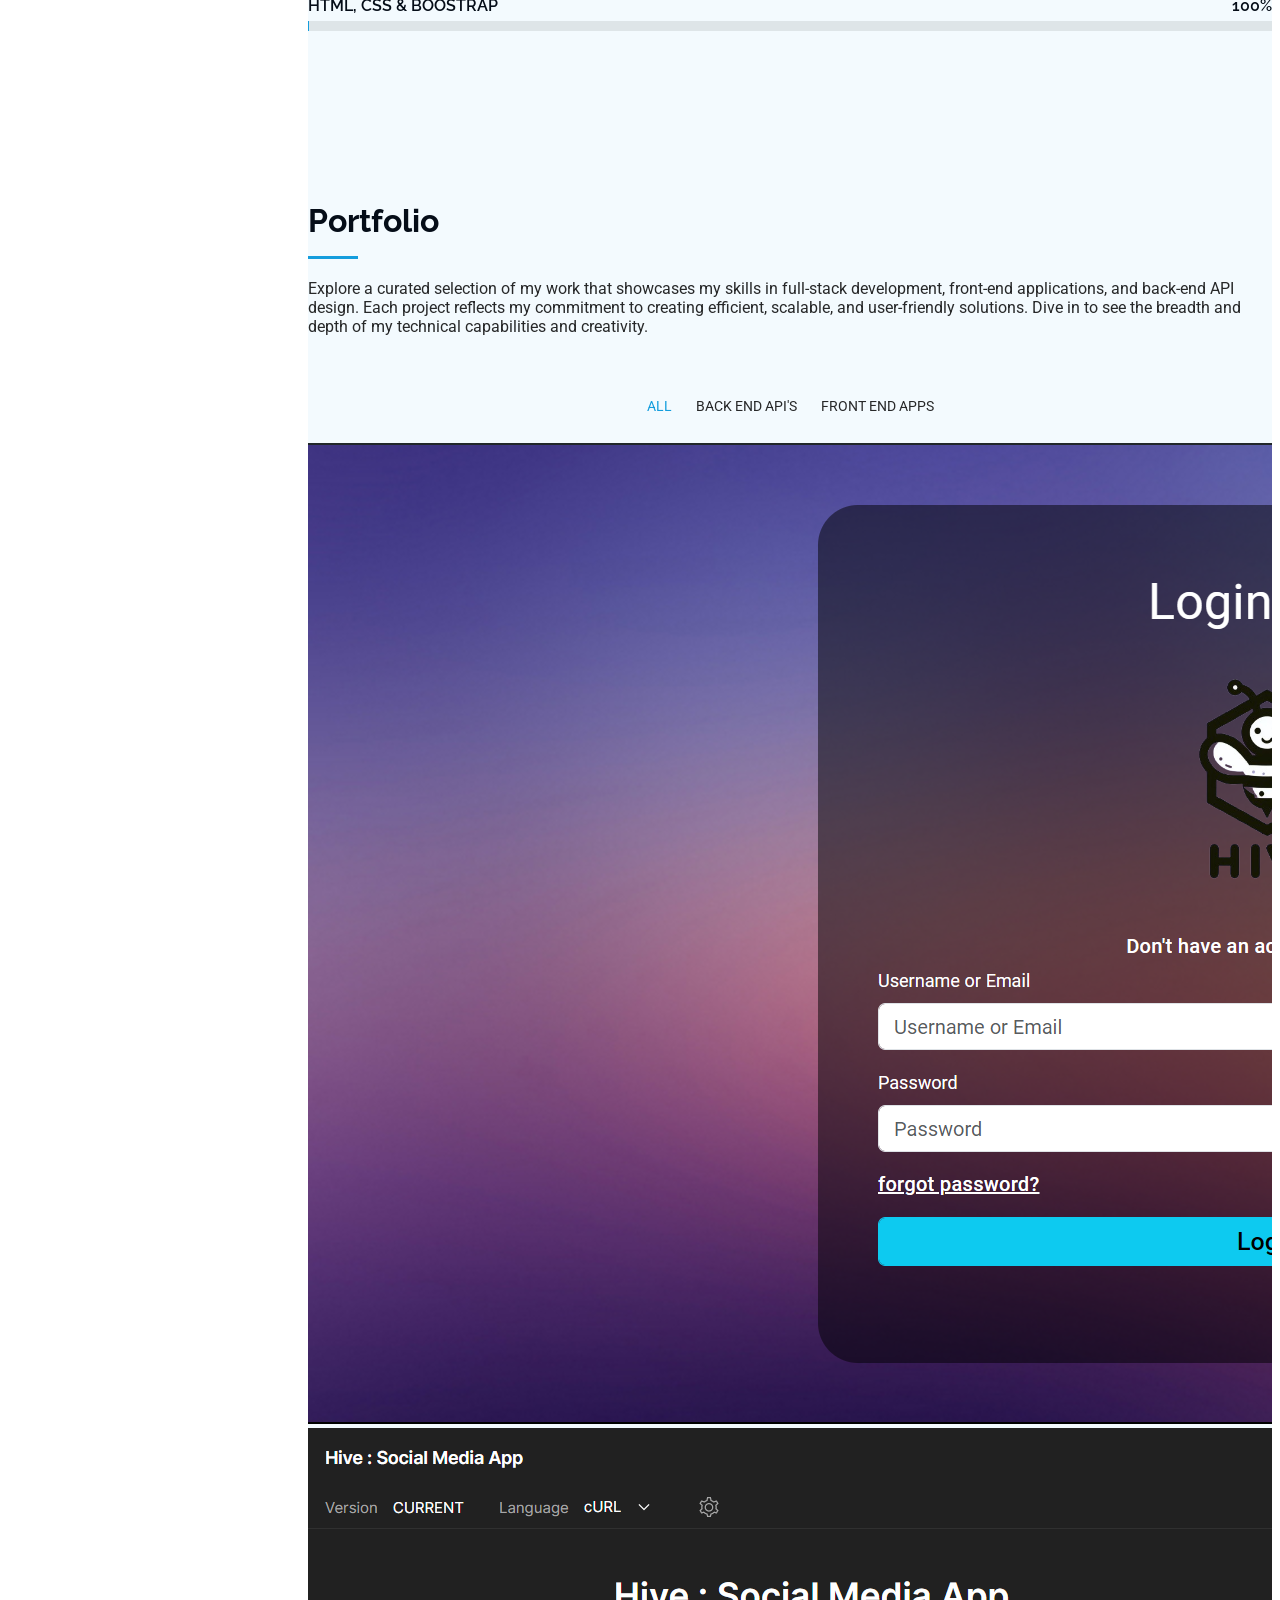
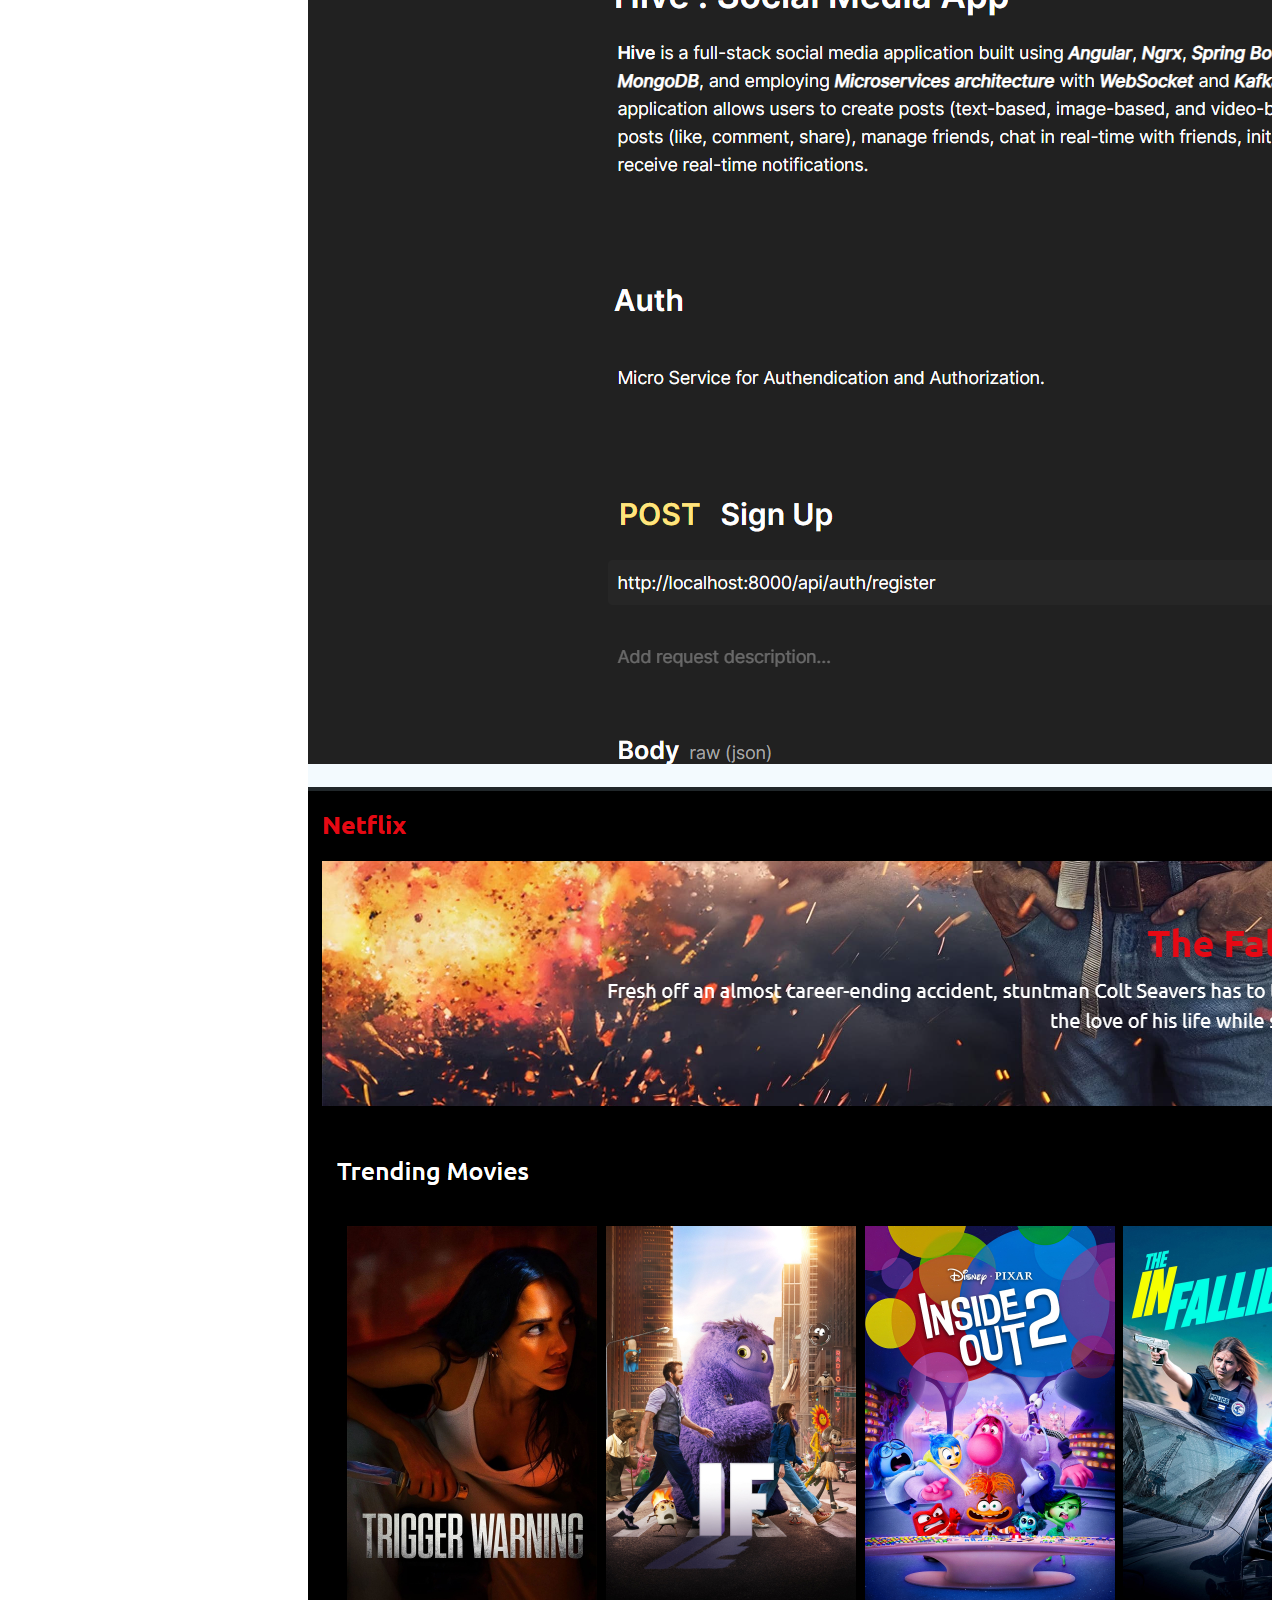
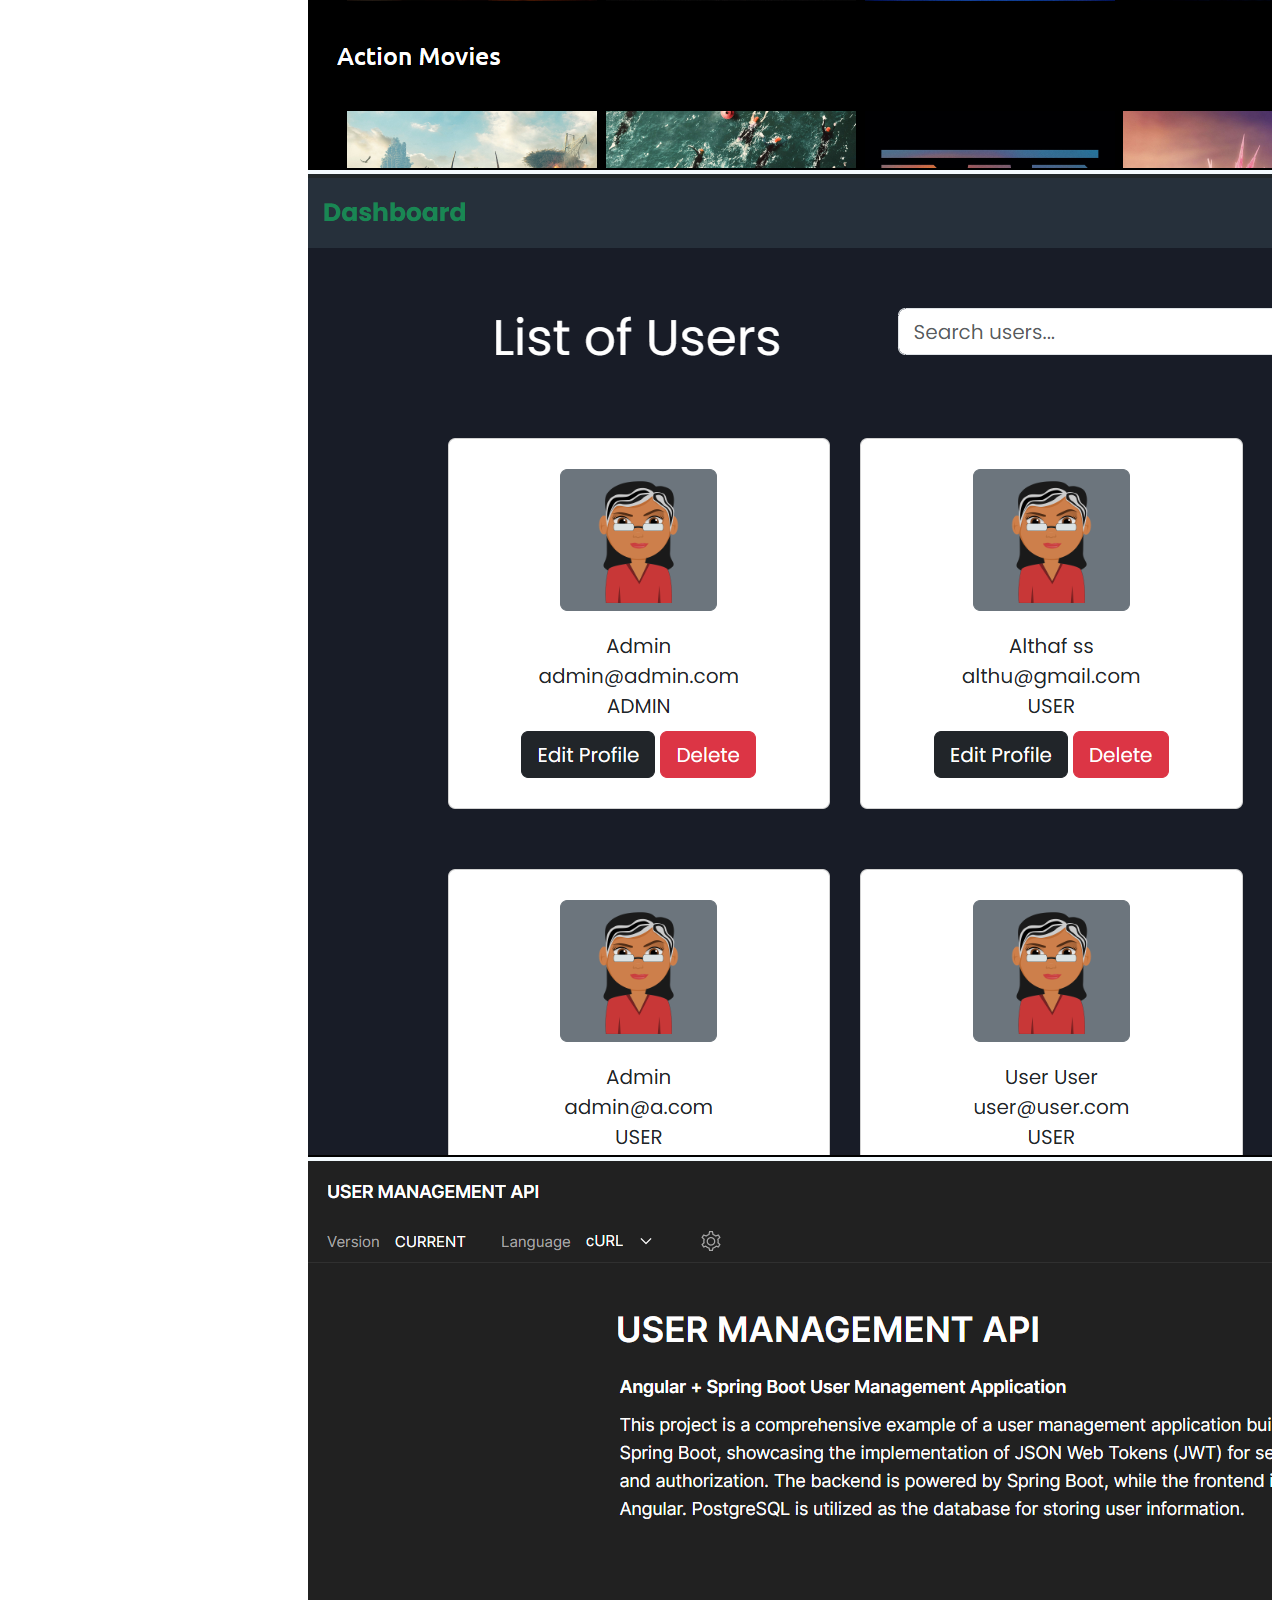
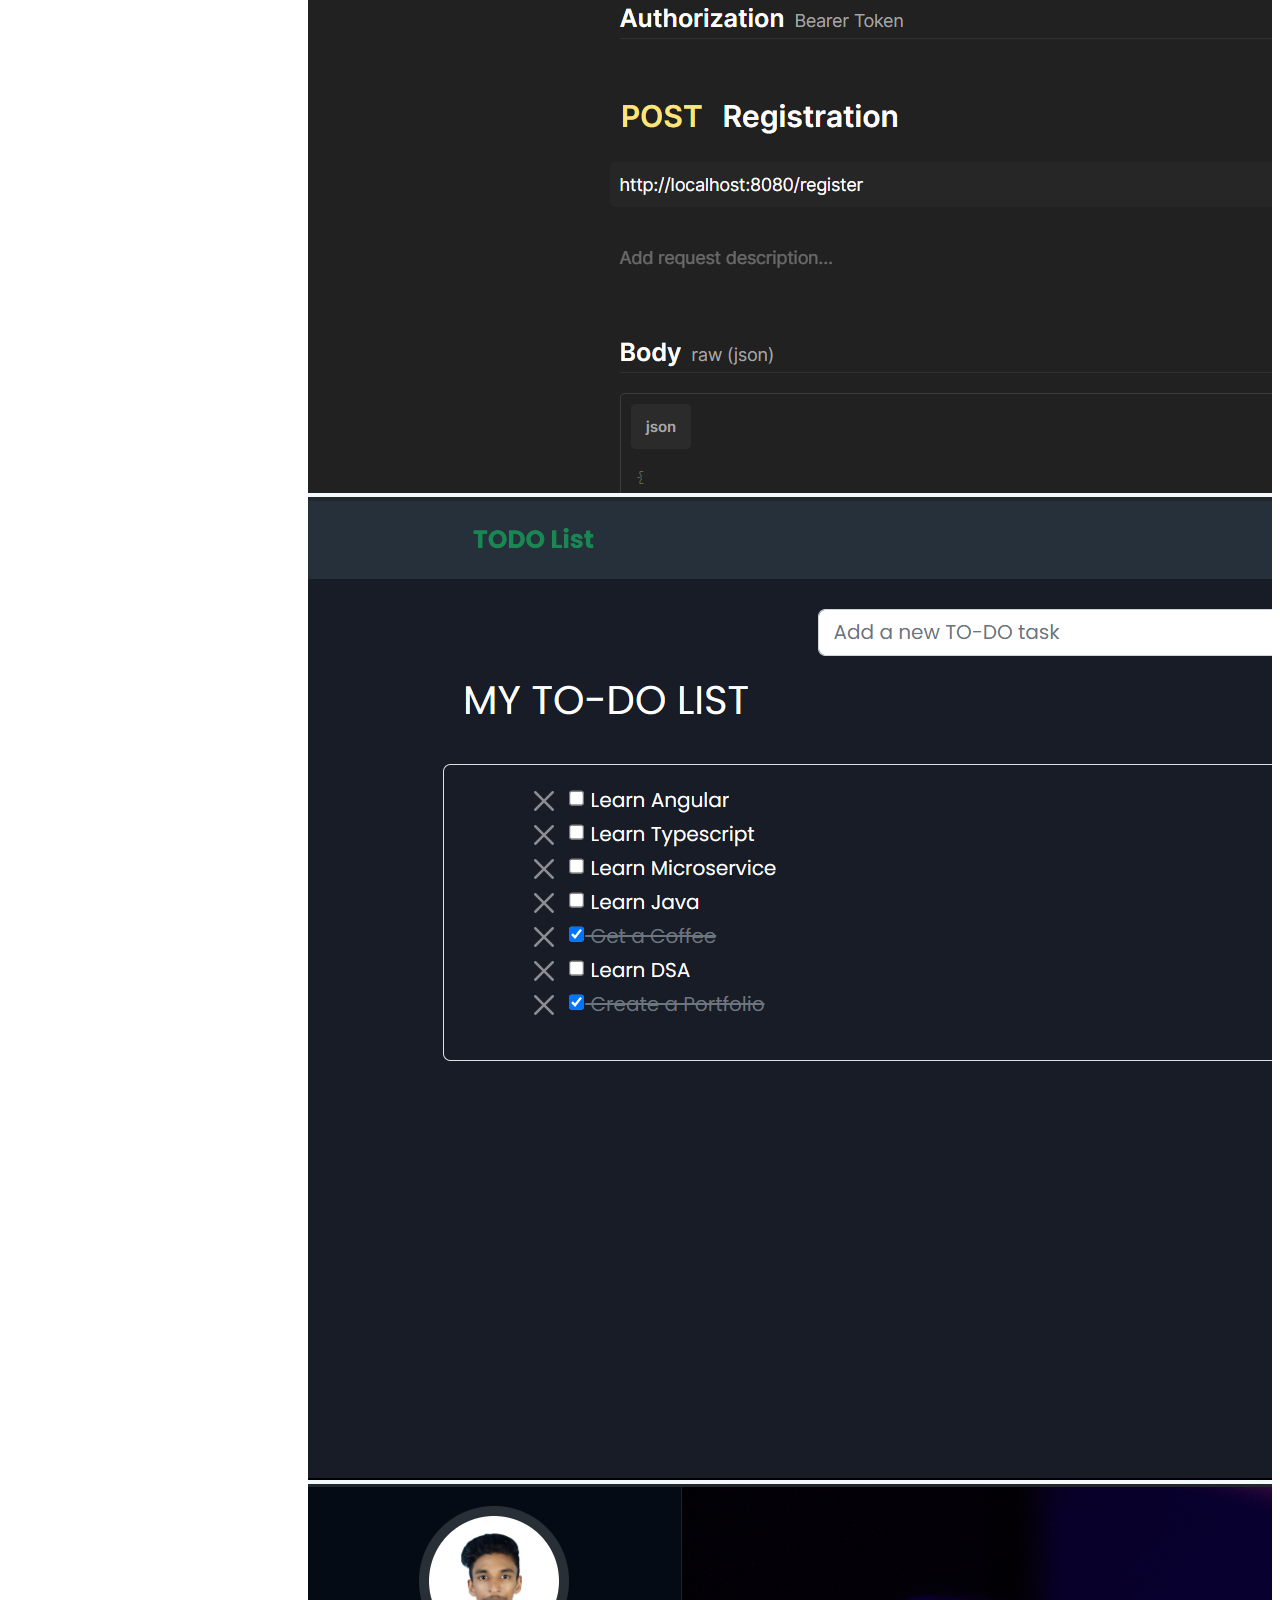
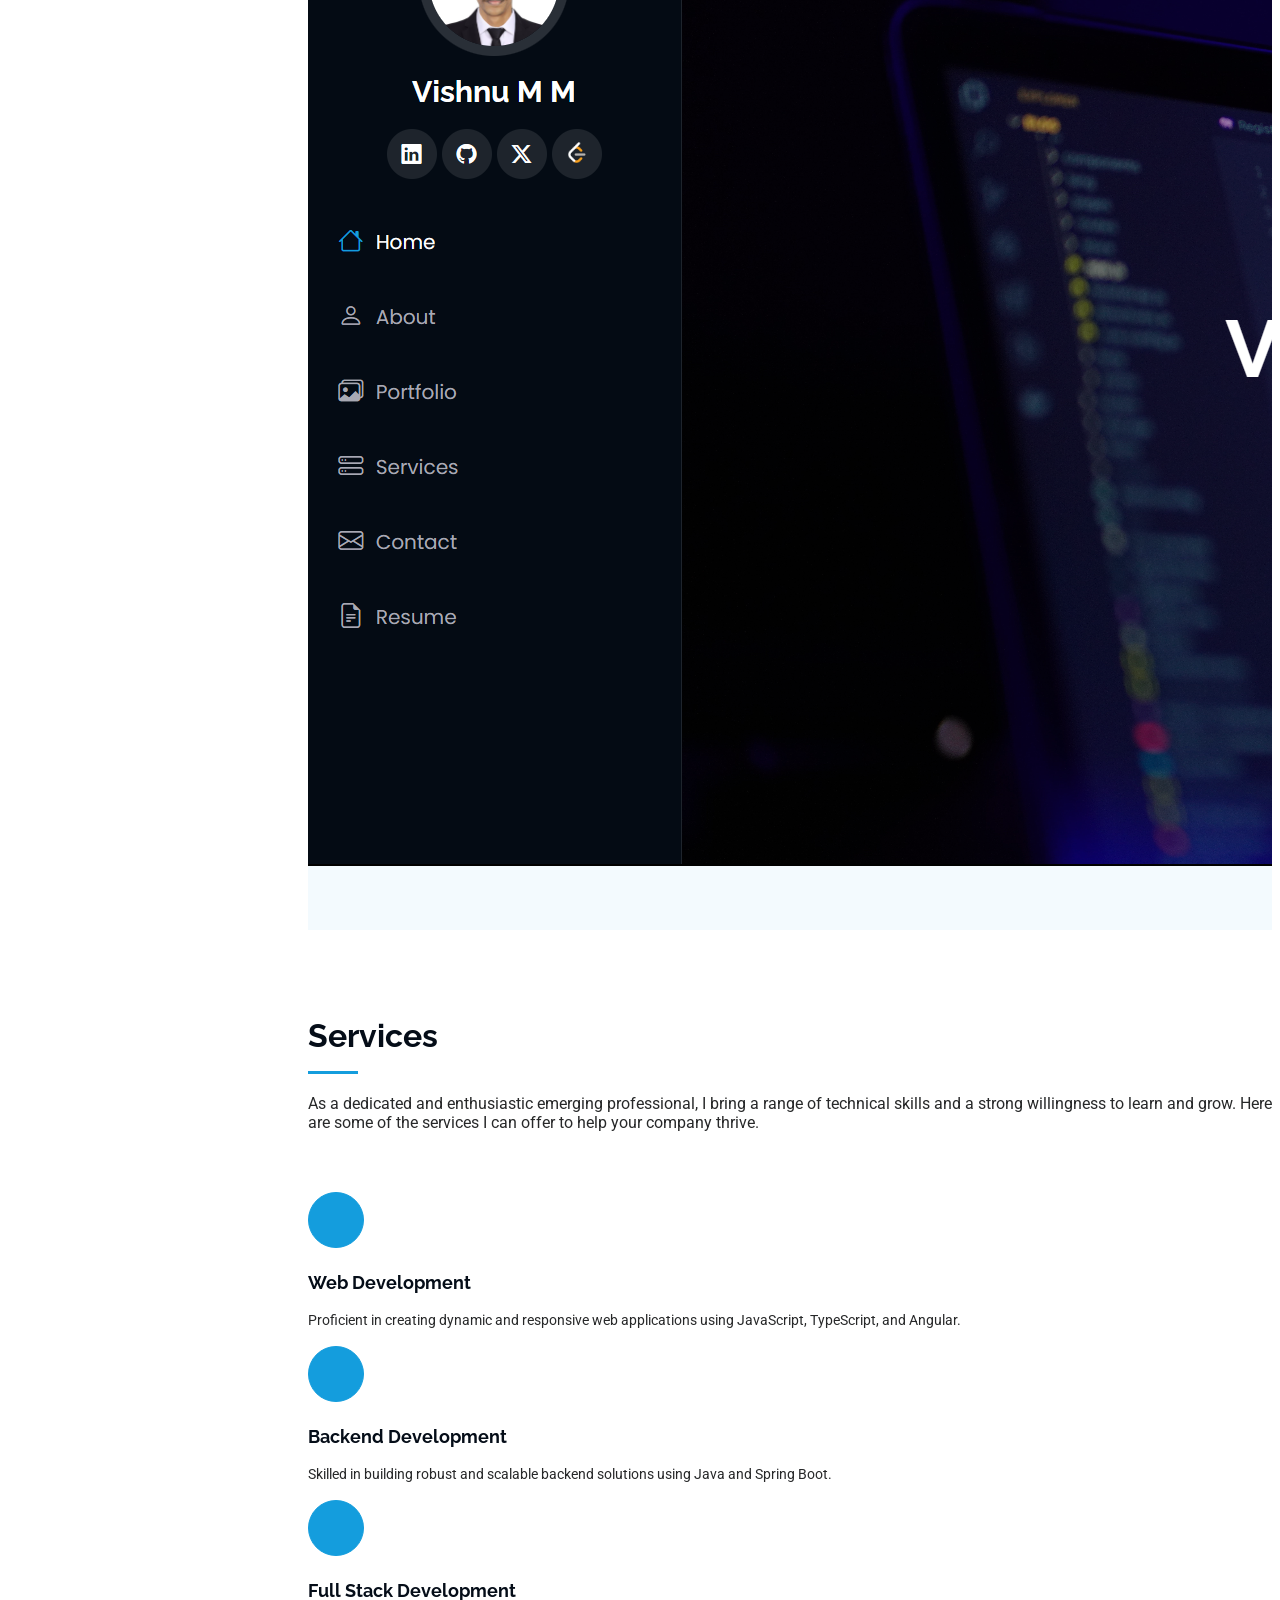
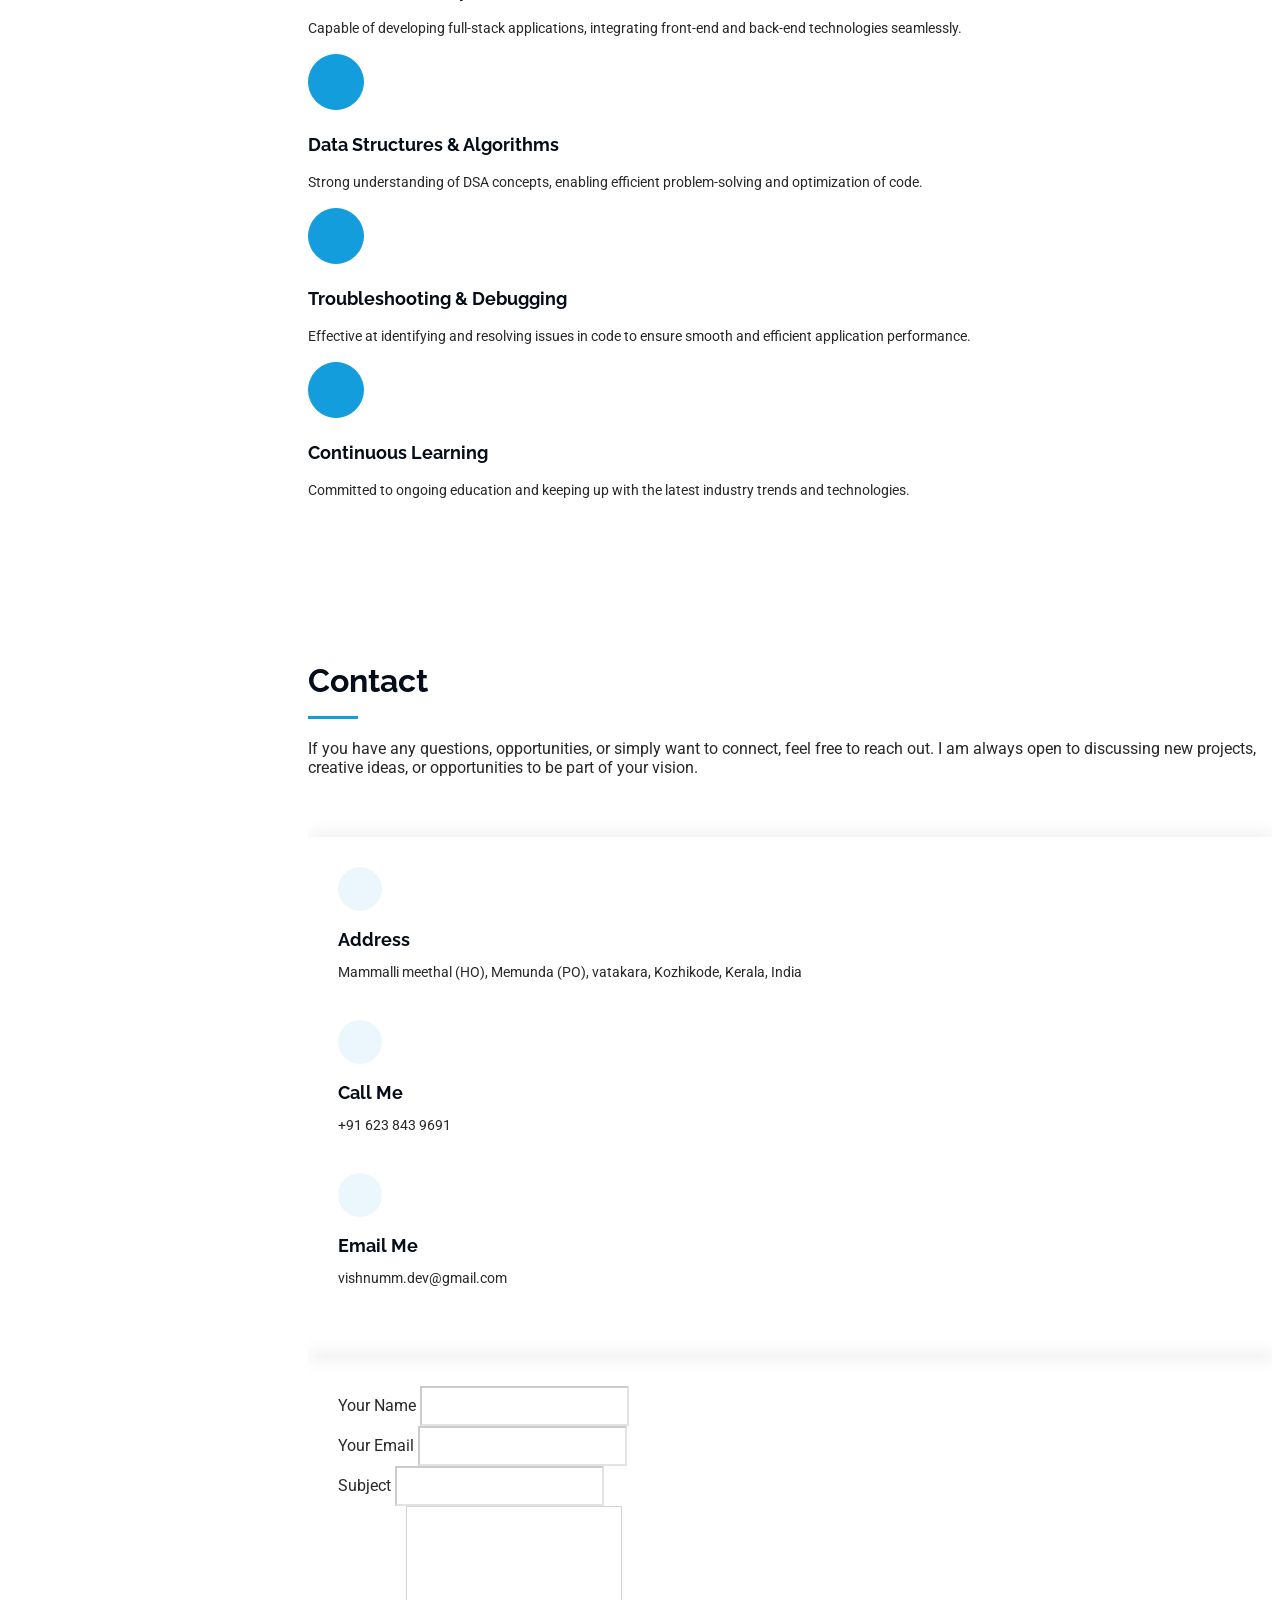
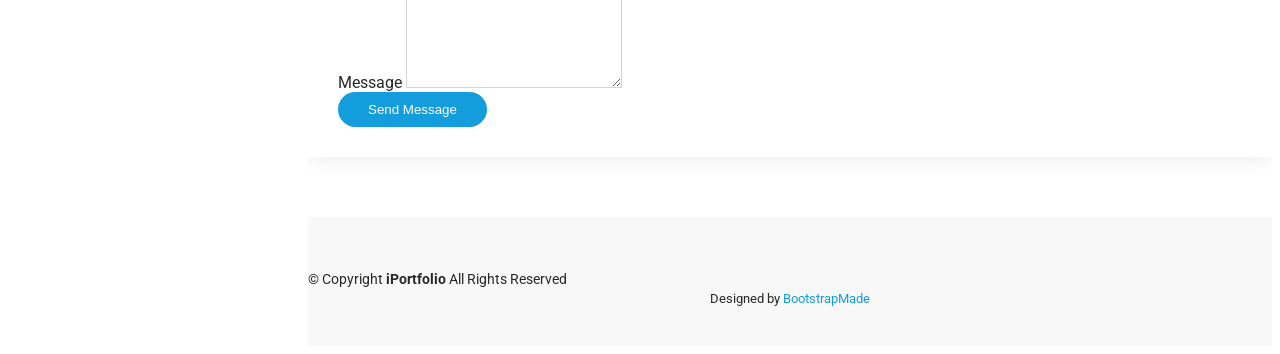
==== commit 2ada232f: "Update CopyRight in Footer" ====
--- a/index.html
+++ b/index.html
@@ -20,12 +20,18 @@
             rel="stylesheet">
 
         <!-- Vendor CSS Files -->
-        <link href="https://stackpath.bootstrapcdn.com/bootstrap/5.1.3/css/bootstrap.min.css" rel="stylesheet">
-        <link href="https://cdnjs.cloudflare.com/ajax/libs/bootstrap-icons/1.10.5/font/bootstrap-icons.min.css" rel="stylesheet">
-        <link href="https://cdnjs.cloudflare.com/ajax/libs/aos/2.3.4/aos.css" rel="stylesheet">
-        <link href="https://cdnjs.cloudflare.com/ajax/libs/glightbox/3.0.9/css/glightbox.min.css" rel="stylesheet">
-        <link href="https://cdnjs.cloudflare.com/ajax/libs/Swiper/9.3.2/swiper-bundle.min.css" rel="stylesheet">        
-
+        <link href="assets/vendor/bootstrap/css/bootstrap.min.css" rel="stylesheet">
+        <link href="assets/vendor/bootstrap-icons/bootstrap-icons.css" rel="stylesheet">
+        <link href="assets/vendor/aos/aos.css" rel="stylesheet">
+        <link href="assets/vendor/glightbox/css/glightbox.min.css" rel="stylesheet">
+        <link href="assets/vendor/swiper/swiper-bundle.min.css" rel="stylesheet">
+        <!-- =======================================================
+        * Template Name: iPortfolio
+        * Template URL: https://bootstrapmade.com/iportfolio-bootstrap-portfolio-websites-template/
+        * Updated: Jun 14 2024 with Bootstrap v5.3.3
+        * Author: BootstrapMade.com
+        * License: https://bootstrapmade.com/license/
+        ======================================================== -->
         <!-- Main CSS File -->
         <link href="assets/css/main.css" rel="stylesheet">
     </head>
@@ -615,7 +621,22 @@
                 </div>
             </section><!-- /Contact Section -->
         </main>
-
+        <footer id="footer" class="footer position-relative">
+
+            <div class="container">
+              <div class="copyright text-center ">
+                <p>© <span>Copyright</span> <strong class="px-1 sitename">iPortfolio</strong> <span>All Rights Reserved</span></p>
+              </div>
+              <div class="credits">
+                <!-- All the links in the footer should remain intact. -->
+                <!-- You can delete the links only if you've purchased the pro version. -->
+                <!-- Licensing information: https://bootstrapmade.com/license/ -->
+                <!-- Purchase the pro version with working PHP/AJAX contact form: [buy-url] -->
+                Designed by <a href="https://bootstrapmade.com/">BootstrapMade</a>
+              </div>
+            </div>
+        
+          </footer>
         <!-- Scroll Top -->
         <a href="#" id="scroll-top" class="scroll-top d-flex align-items-center justify-content-center"><i
                 class="bi bi-arrow-up-short"></i></a>
@@ -624,16 +645,16 @@
         <div id="preloader"></div>
 
         <!-- Vendor JS Files -->
-        <script src="https://stackpath.bootstrapcdn.com/bootstrap/5.1.3/js/bootstrap.bundle.min.js"></script>
-        <script src="https://cdnjs.cloudflare.com/ajax/libs/aos/2.3.4/aos.js"></script>
-        <script src="https://cdnjs.cloudflare.com/ajax/libs/typed.js/2.0.12/typed.umd.js"></script>
-        <script src="https://cdn.jsdelivr.net/npm/@srexi/purecounterjs@1.1.4/dist/purecounter_vanilla.js"></script>
-        <script src="https://cdnjs.cloudflare.com/ajax/libs/waypoints/4.0.1/noframework.waypoints.js"></script>
-        <script src="https://cdnjs.cloudflare.com/ajax/libs/glightbox/3.0.9/js/glightbox.min.js"></script>
-        <script src="https://cdnjs.cloudflare.com/ajax/libs/jquery.imagesloaded/4.1.4/imagesloaded.pkgd.min.js"></script>
-        <script src="https://cdnjs.cloudflare.com/ajax/libs/jquery.isotope/3.0.6/isotope.pkgd.min.js"></script>
-        <script src="https://cdnjs.cloudflare.com/ajax/libs/Swiper/9.3.2/swiper-bundle.min.js"></script>
-        
+        <script src="assets/vendor/bootstrap/js/bootstrap.bundle.min.js"></script>
+        <script src="assets/vendor/php-email-form/validate.js"></script>
+        <script src="assets/vendor/aos/aos.js"></script>
+        <script src="assets/vendor/typed.js/typed.umd.js"></script>
+        <script src="assets/vendor/purecounter/purecounter_vanilla.js"></script>
+        <script src="assets/vendor/waypoints/noframework.waypoints.js"></script>
+        <script src="assets/vendor/glightbox/js/glightbox.min.js"></script>
+        <script src="assets/vendor/imagesloaded/imagesloaded.pkgd.min.js"></script>
+        <script src="assets/vendor/isotope-layout/isotope.pkgd.min.js"></script>
+        <script src="assets/vendor/swiper/swiper-bundle.min.js"></script>
 
         <!-- Main JS File -->
         <script src="assets/js/main.js"></script>
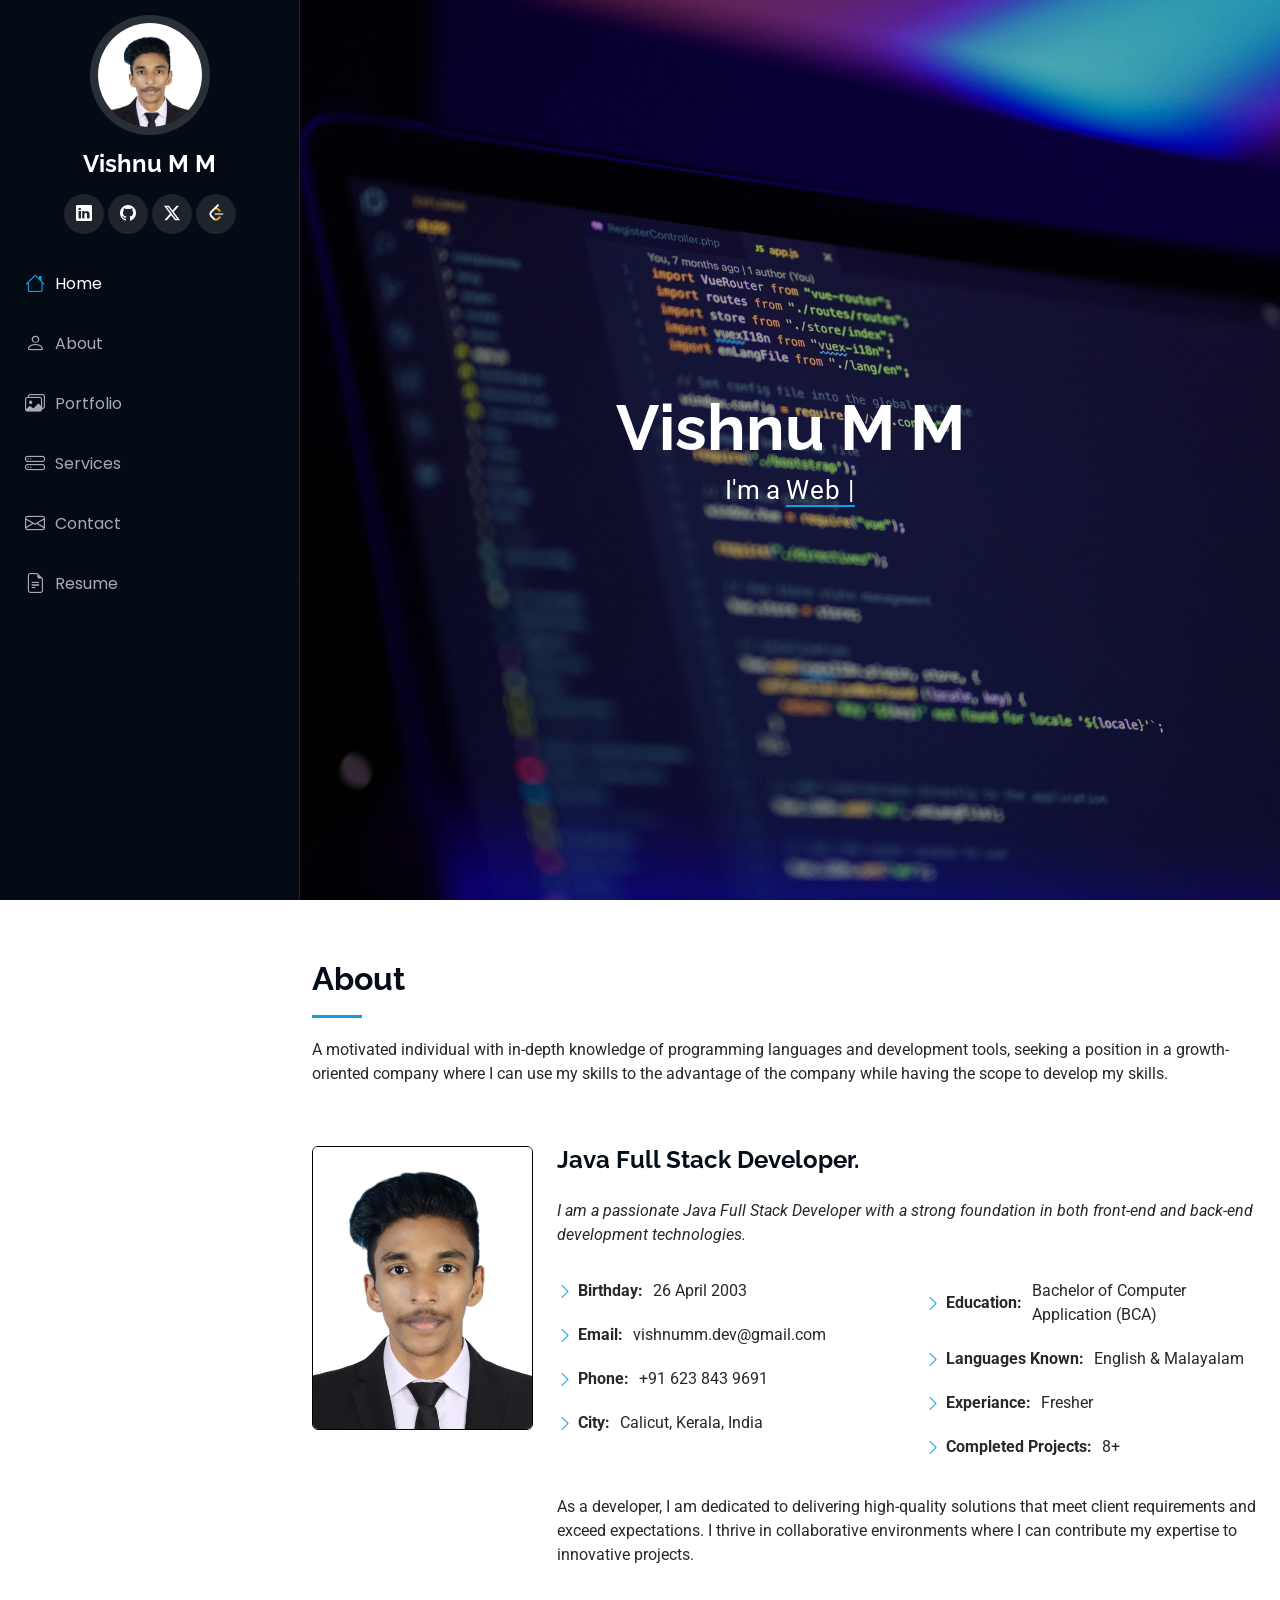
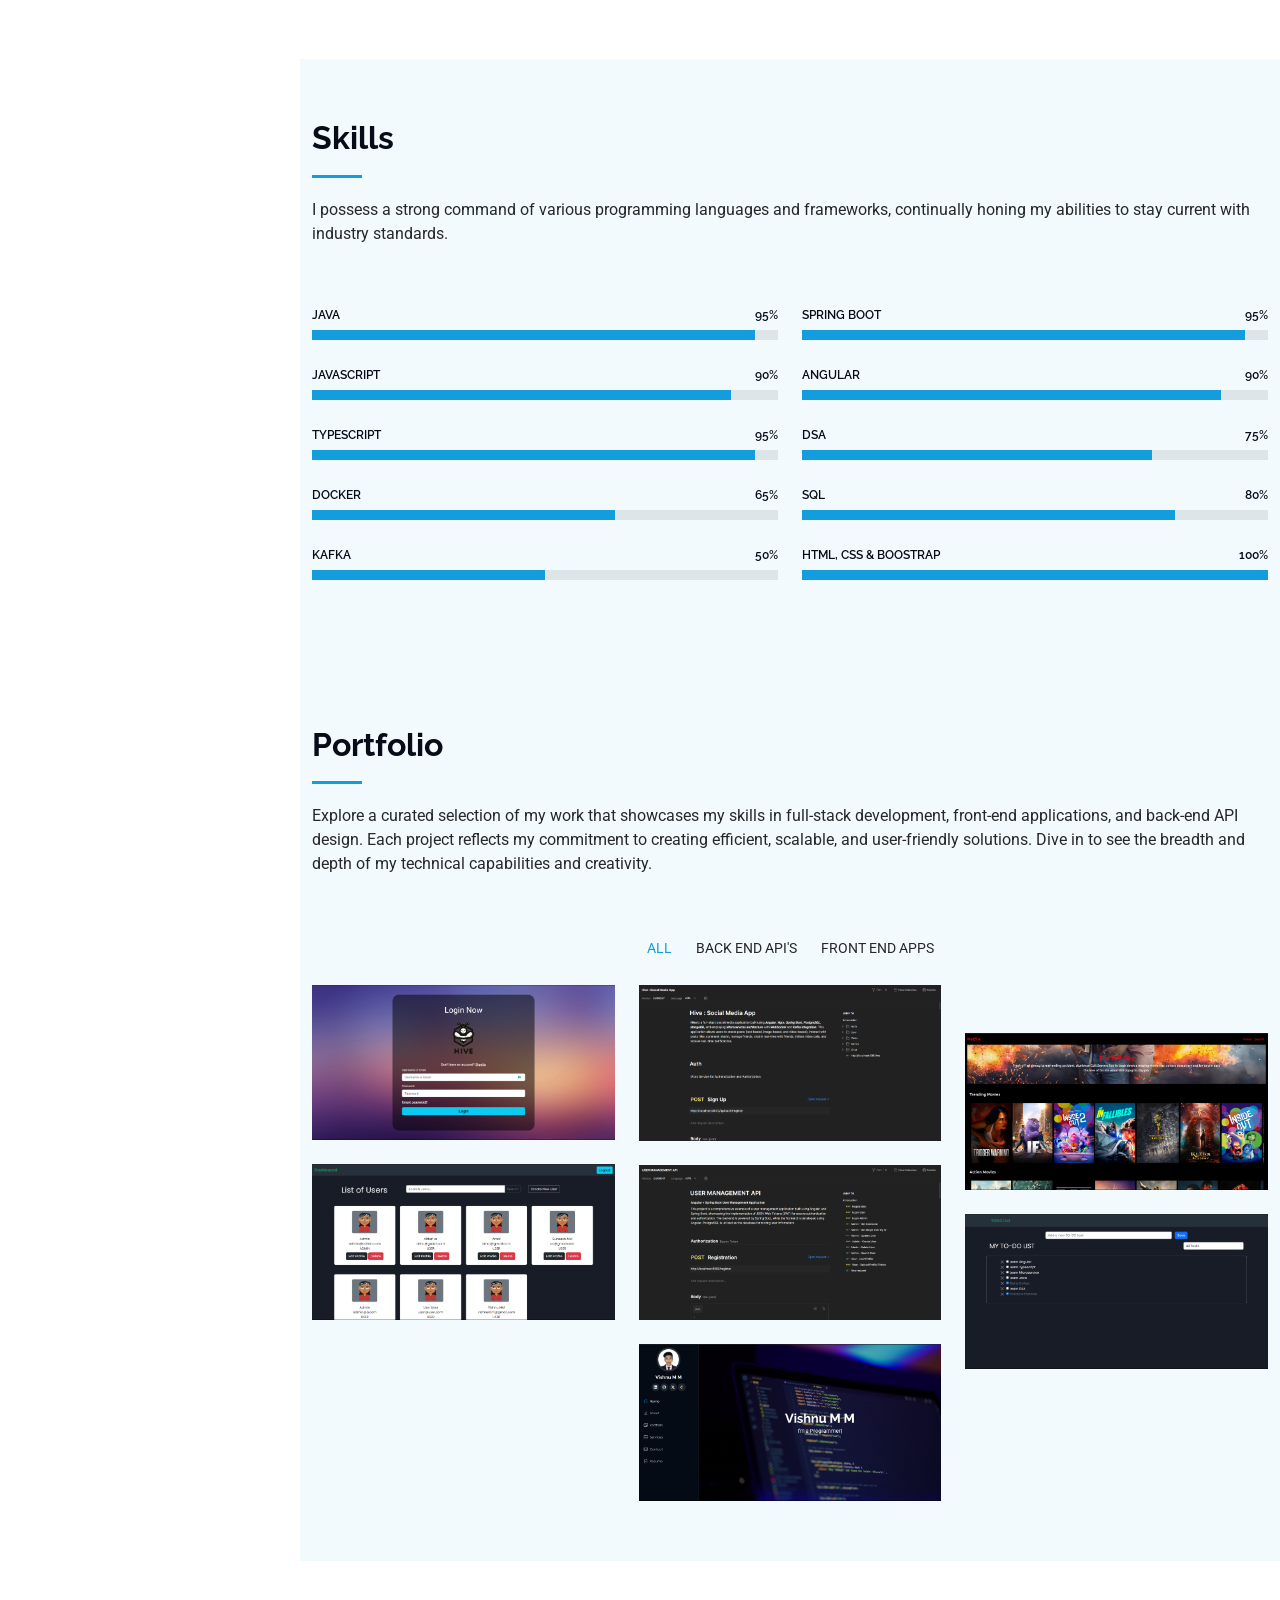
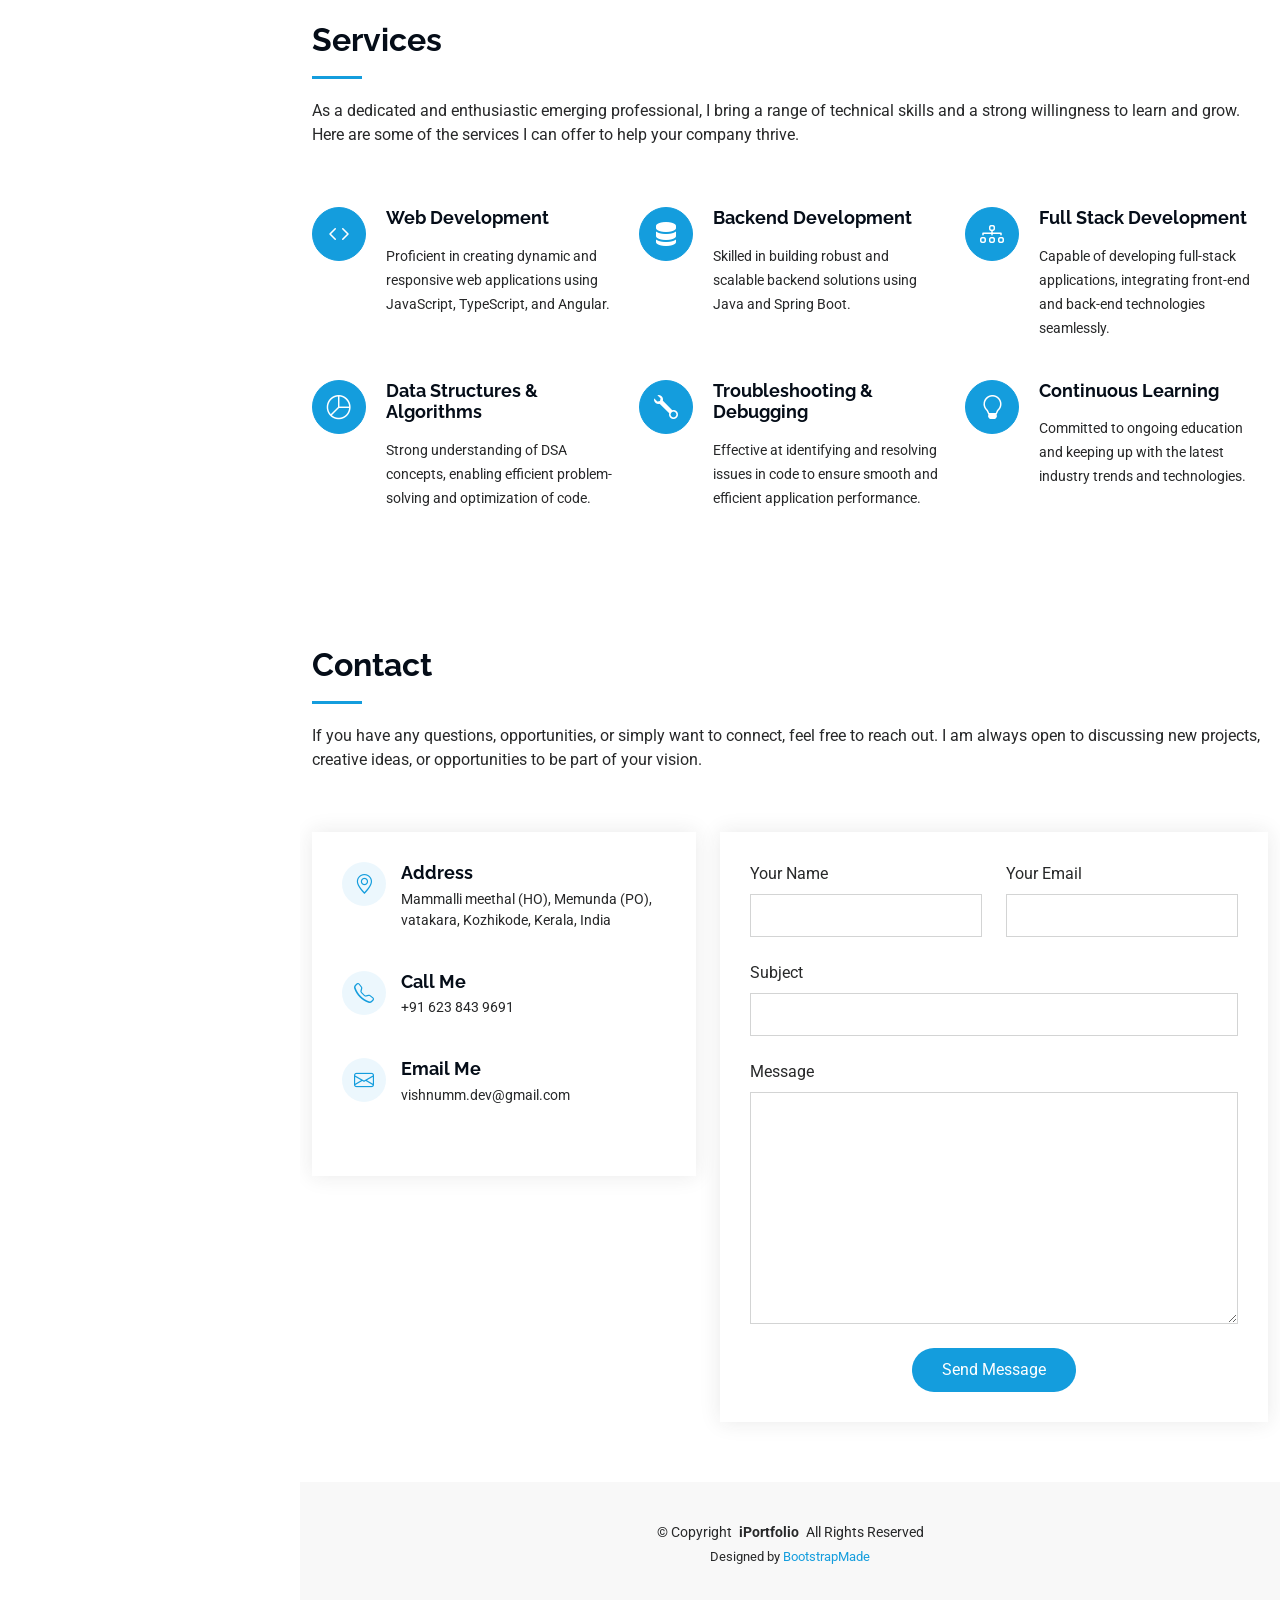
==== commit f23a8654: "Updated JS files and script tags" ====
--- a/index.html
+++ b/index.html
@@ -25,6 +25,10 @@
         <link href="assets/vendor/aos/aos.css" rel="stylesheet">
         <link href="assets/vendor/glightbox/css/glightbox.min.css" rel="stylesheet">
         <link href="assets/vendor/swiper/swiper-bundle.min.css" rel="stylesheet">
+
+        <!-- Main CSS File -->
+        <link href="assets/css/main.css" rel="stylesheet">
+
         <!-- =======================================================
         * Template Name: iPortfolio
         * Template URL: https://bootstrapmade.com/iportfolio-bootstrap-portfolio-websites-template/
@@ -32,8 +36,6 @@
         * Author: BootstrapMade.com
         * License: https://bootstrapmade.com/license/
         ======================================================== -->
-        <!-- Main CSS File -->
-        <link href="assets/css/main.css" rel="stylesheet">
     </head>
 
     <body class="index-page">
@@ -646,7 +648,6 @@
 
         <!-- Vendor JS Files -->
         <script src="assets/vendor/bootstrap/js/bootstrap.bundle.min.js"></script>
-        <script src="assets/vendor/php-email-form/validate.js"></script>
         <script src="assets/vendor/aos/aos.js"></script>
         <script src="assets/vendor/typed.js/typed.umd.js"></script>
         <script src="assets/vendor/purecounter/purecounter_vanilla.js"></script>
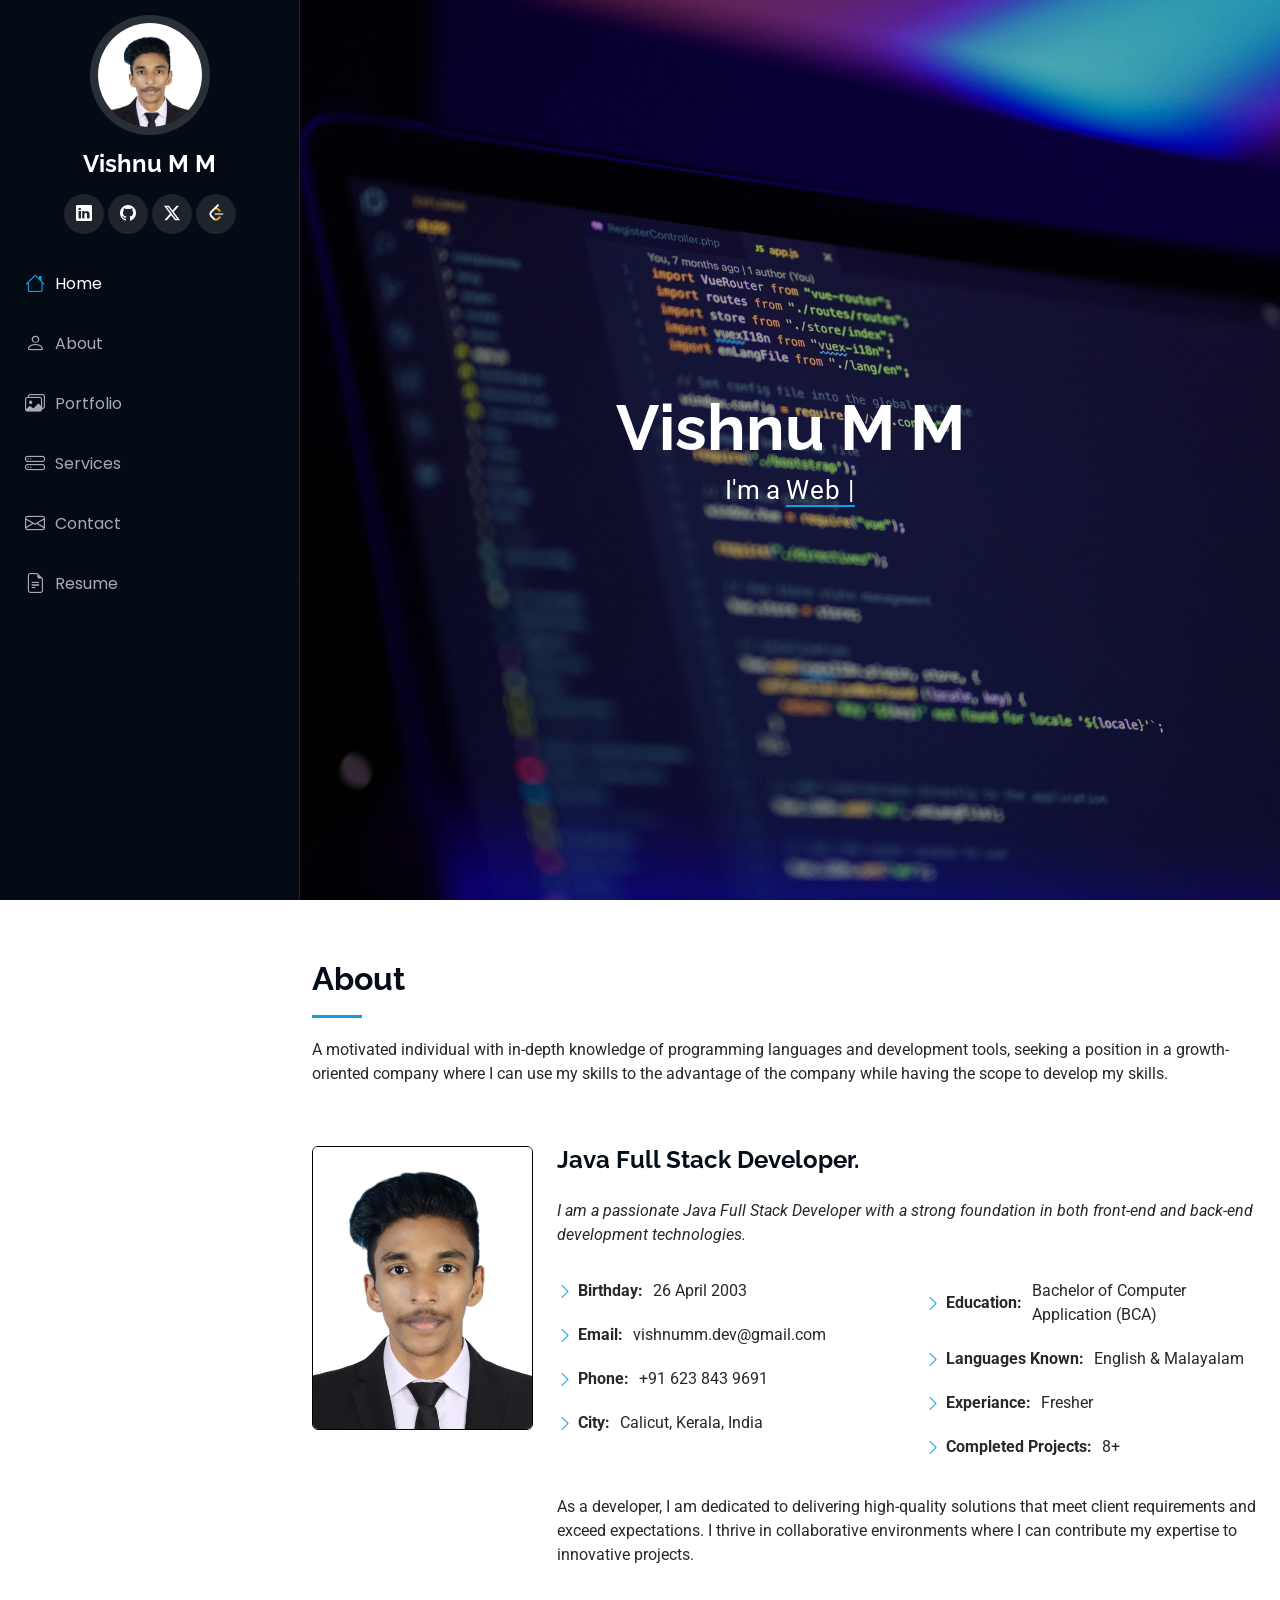
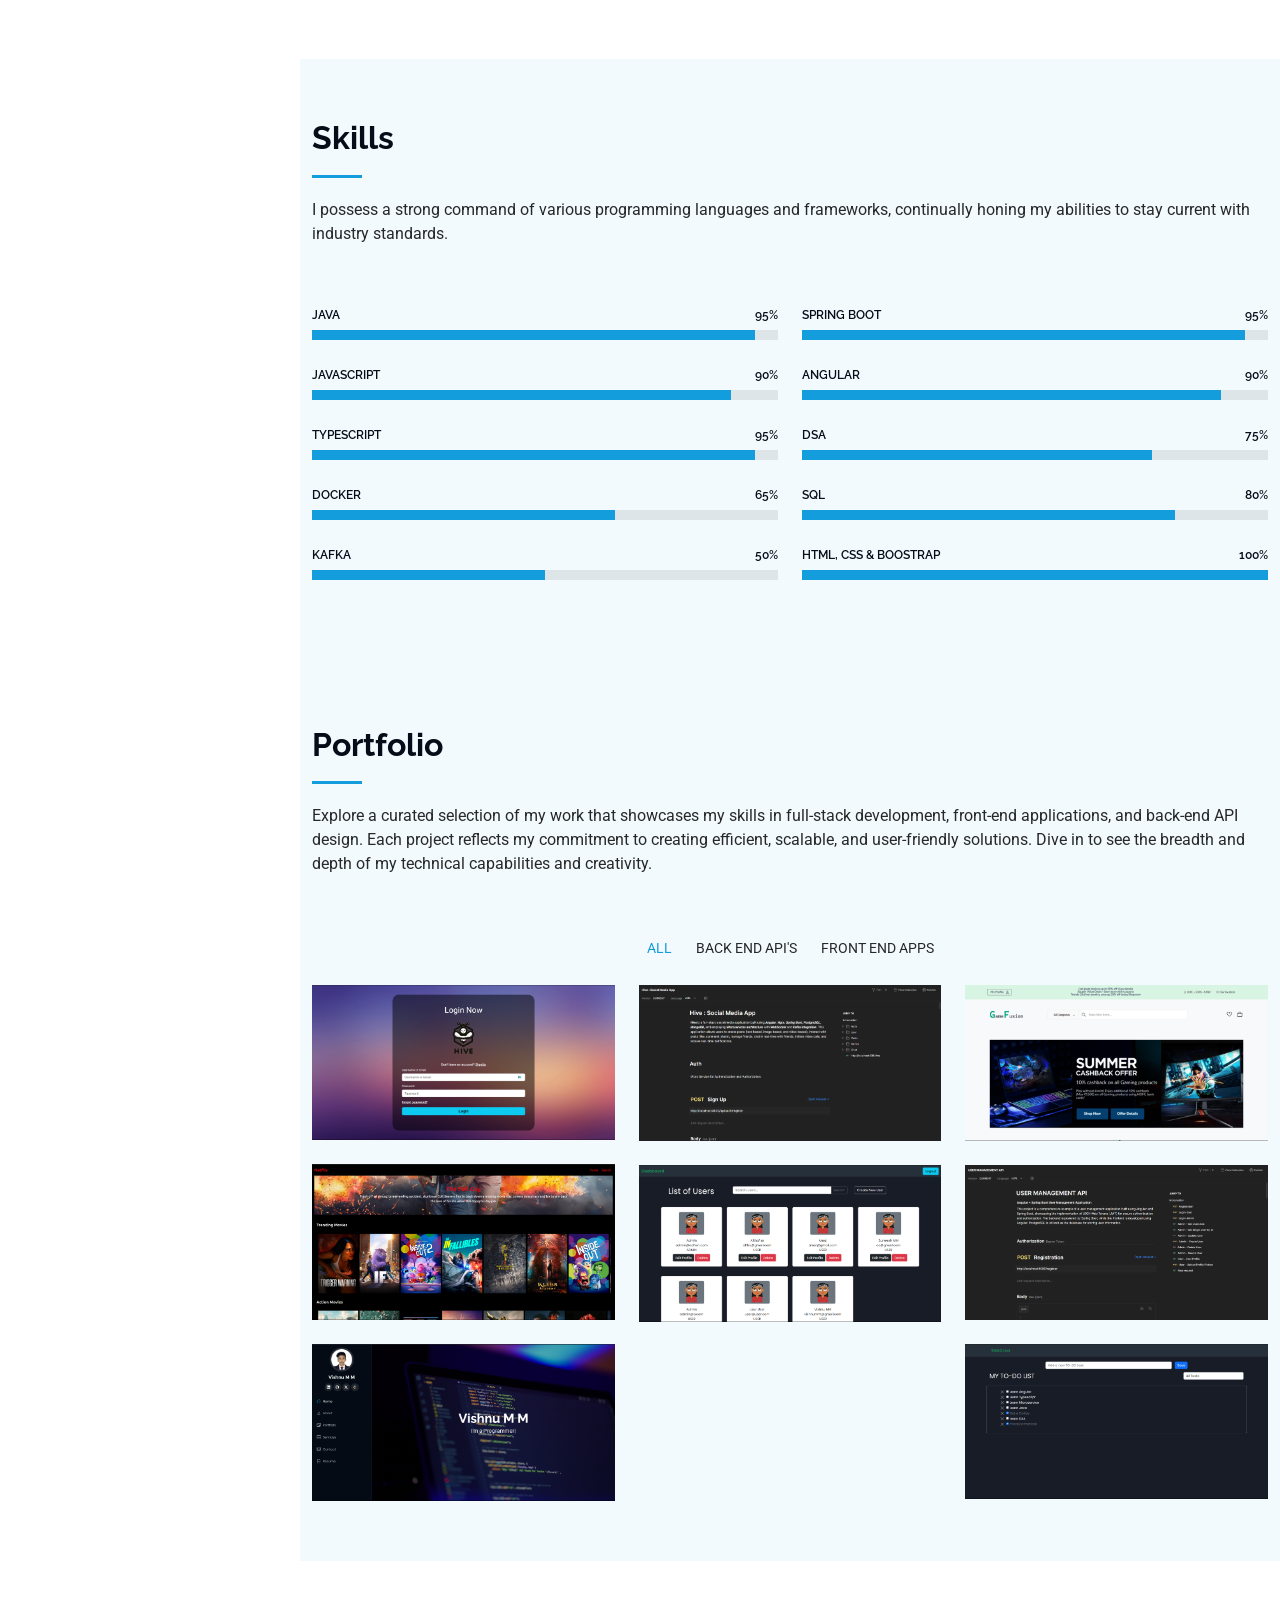
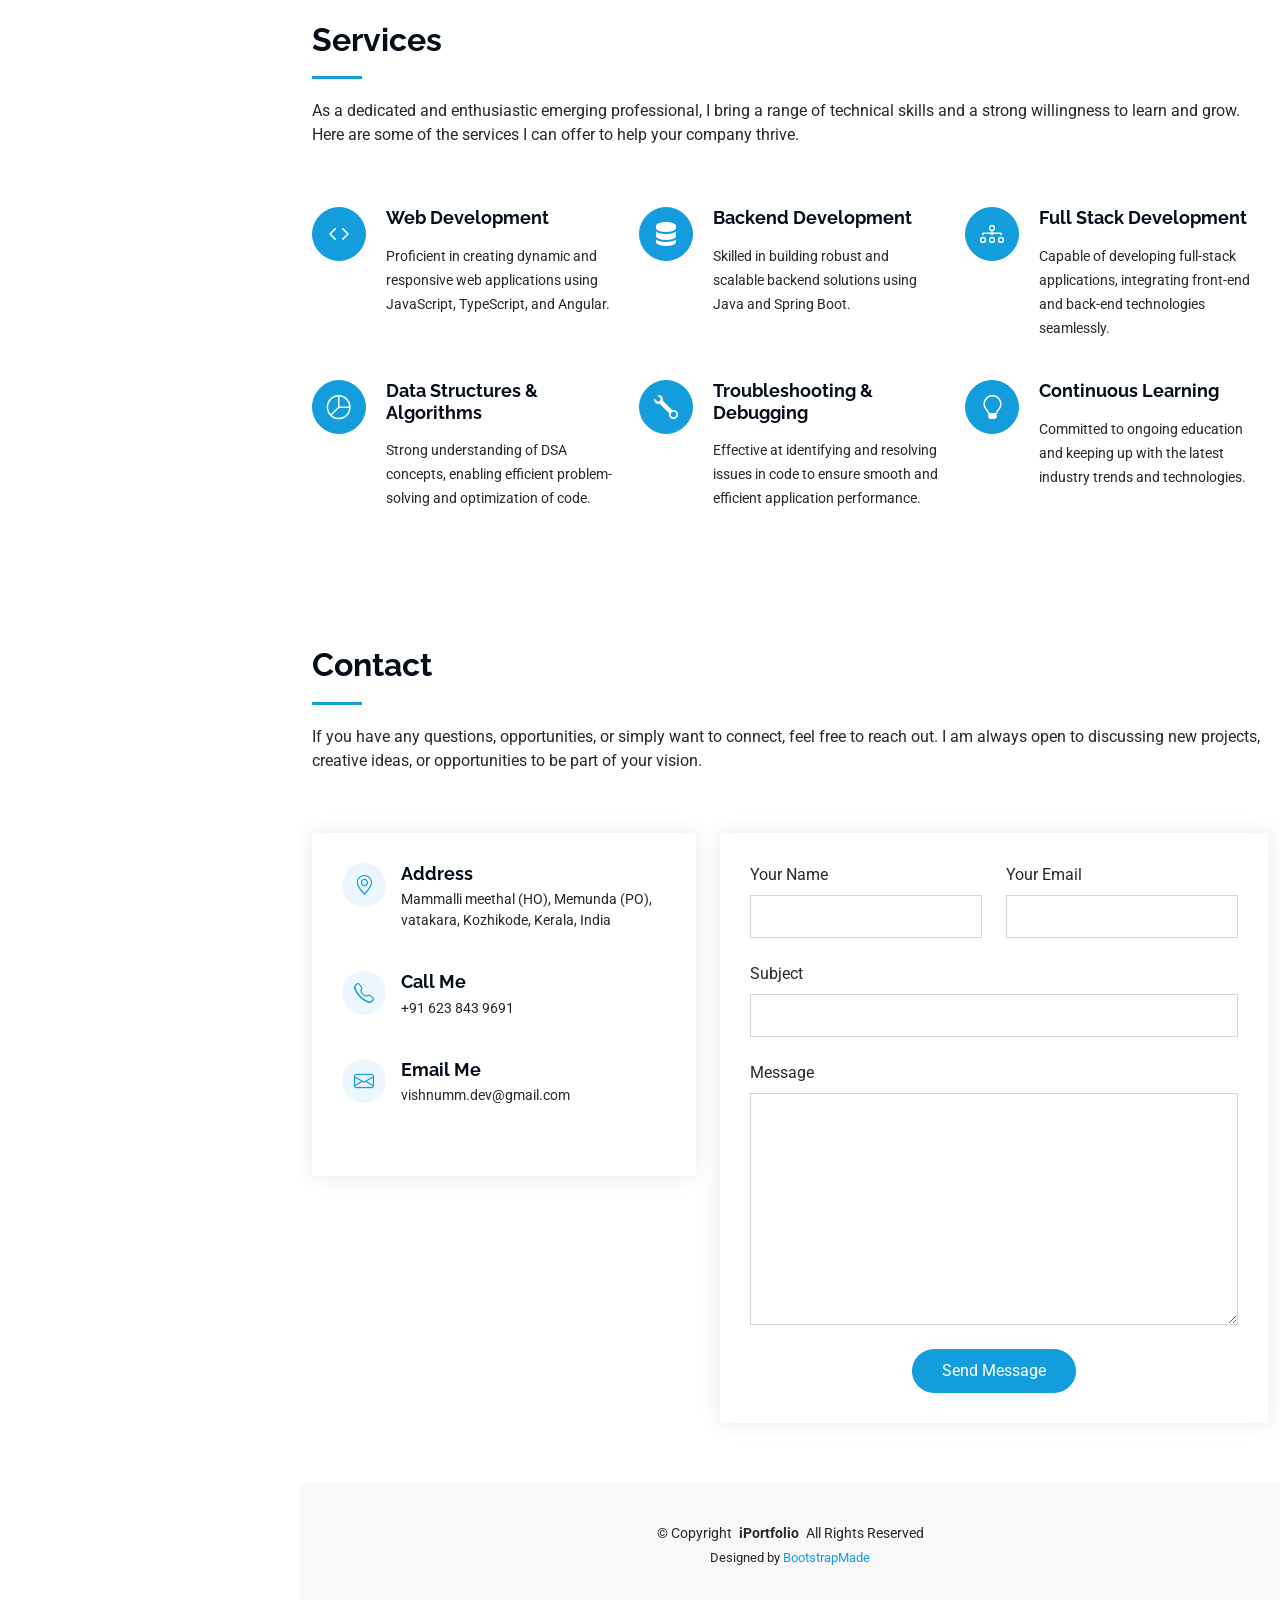
==== commit 390369eb: "Changed app-1 to App-1" ====
--- a/index.html
+++ b/index.html
@@ -349,12 +349,12 @@
                             <!-- Game Fusion : E-Commerce App -->
                             <div class="col-lg-4 col-md-6 portfolio-item isotope-item back-end-apis front-end-apps">
                                 <div class="portfolio-content h-100">
-                                    <img src="assets/img/portfolio/app-1.png" class="img-fluid" alt="">
+                                    <img src="assets/img/portfolio/App-1.png" class="img-fluid" alt="">
                                     <div class="portfolio-info">
                                         <h4>Game Fusion : E-Commerce App</h4>
                                         <p>An e-commerce platform for selling gaming gadgets. Built with Spring Boot,
                                             Thymeleaf, and PostgreSQL.</p>
-                                        <a href="assets/img/portfolio/app-1.png"
+                                        <a href="assets/img/portfolio/App-1.png"
                                             title="Game Fusion : An E-Commerce platform for selling gaming gadgets. Built with Spring Boot, Thymeleaf, and PostgreSQL."
                                             data-gallery="portfolio-gallery-app" class="glightbox preview-link">
                                             <i class="bi bi-zoom-in"></i></a>
